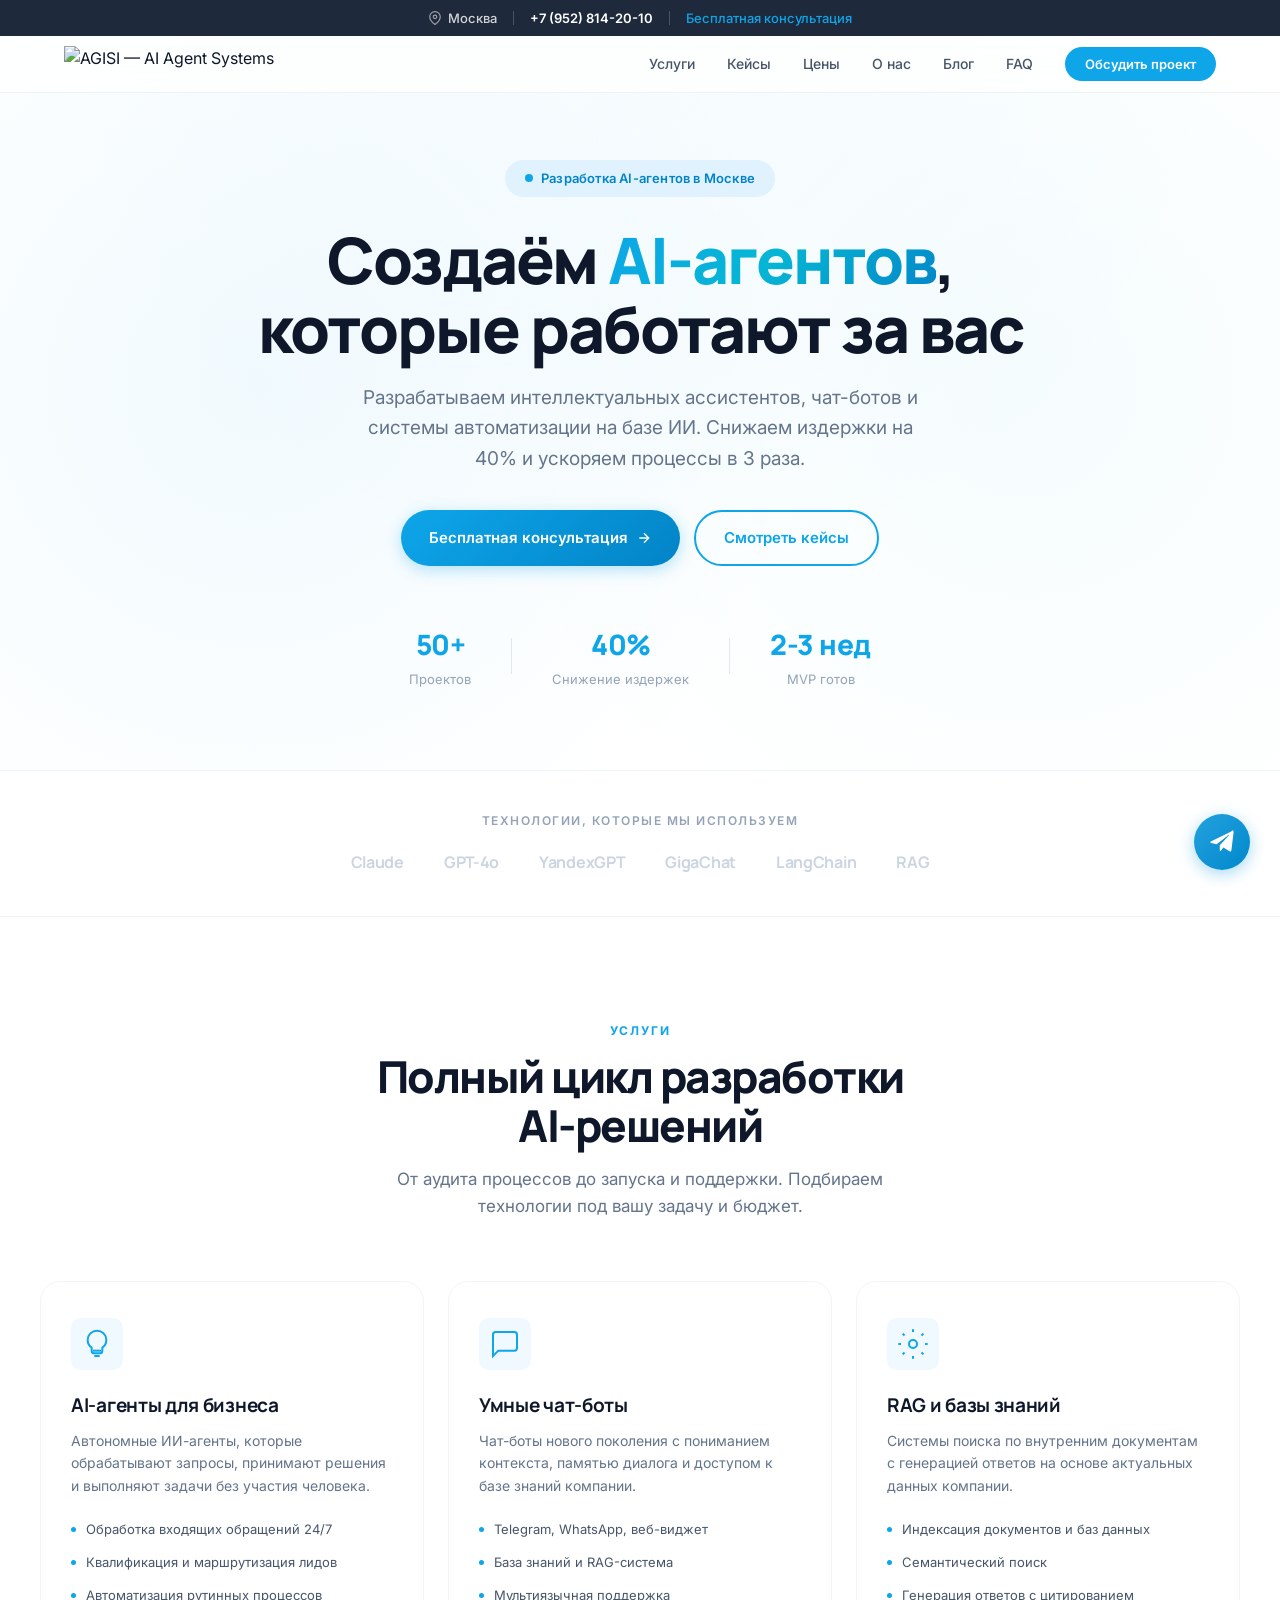
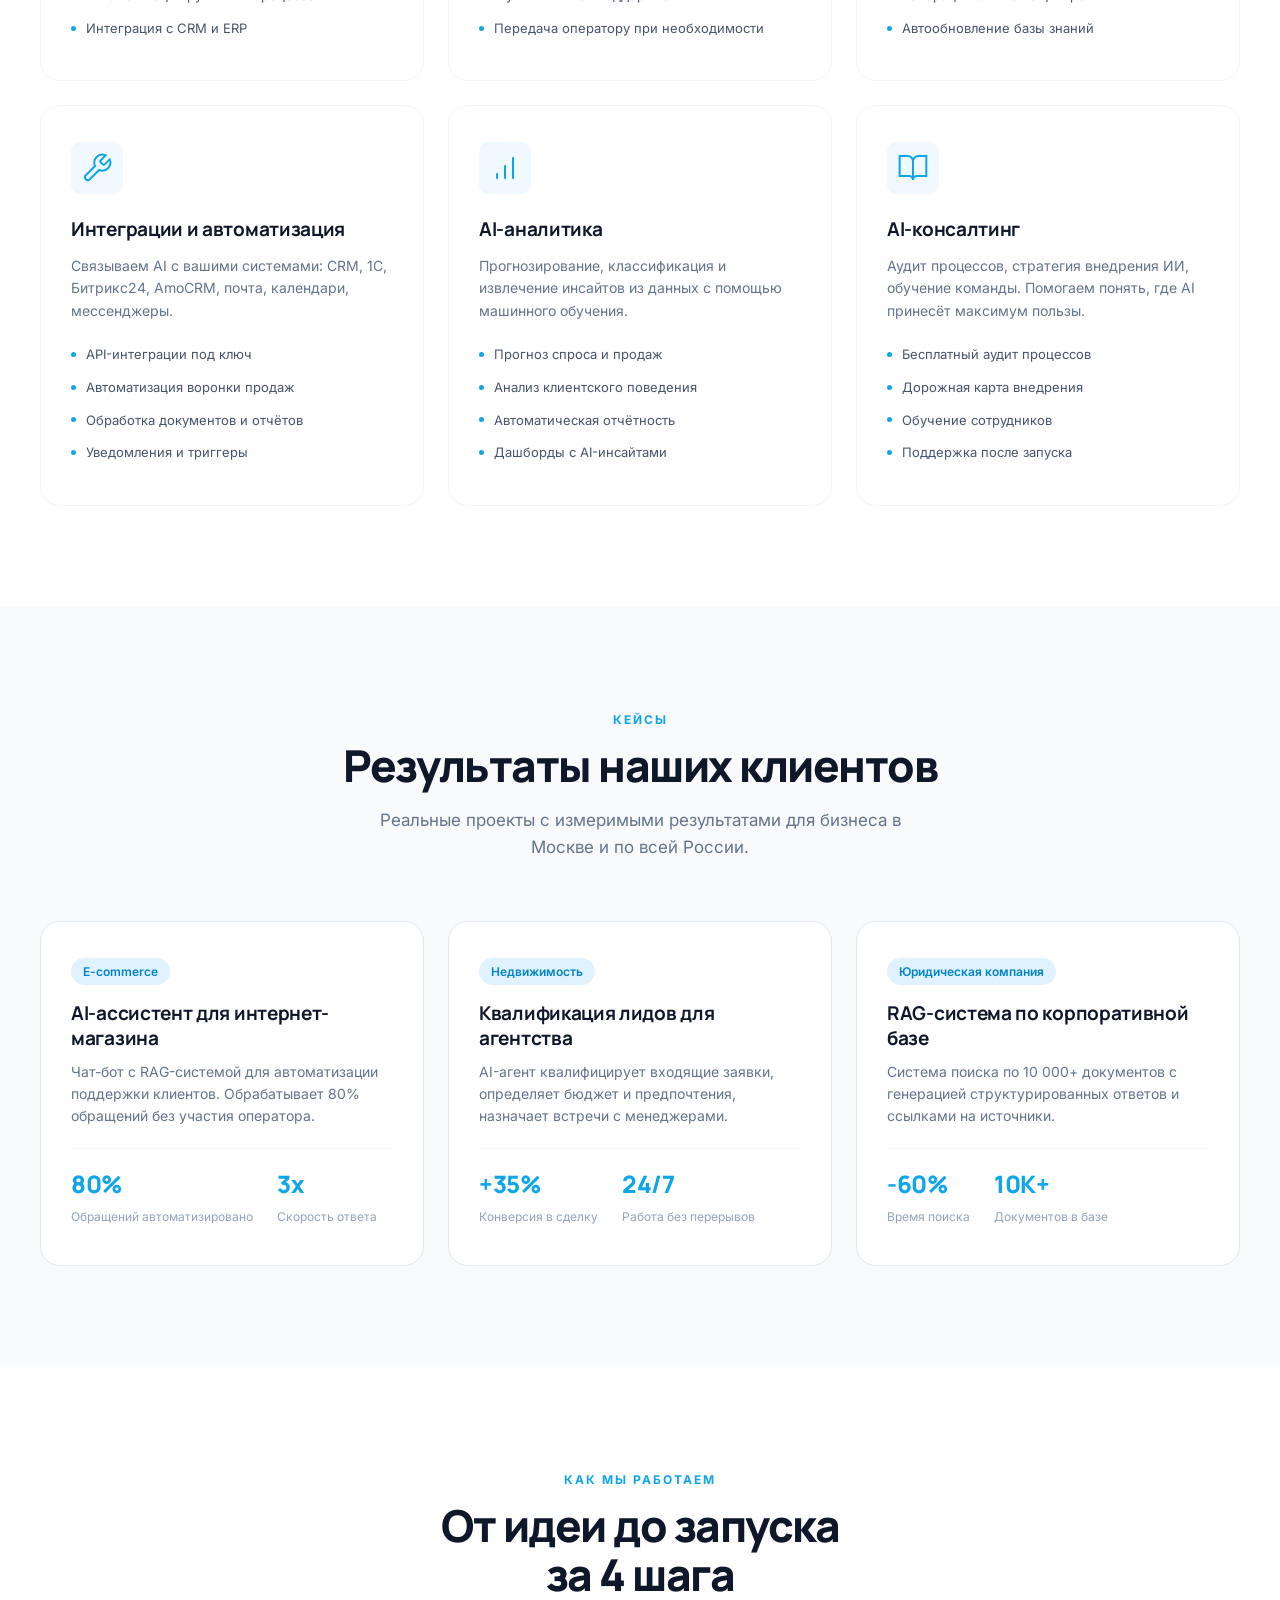
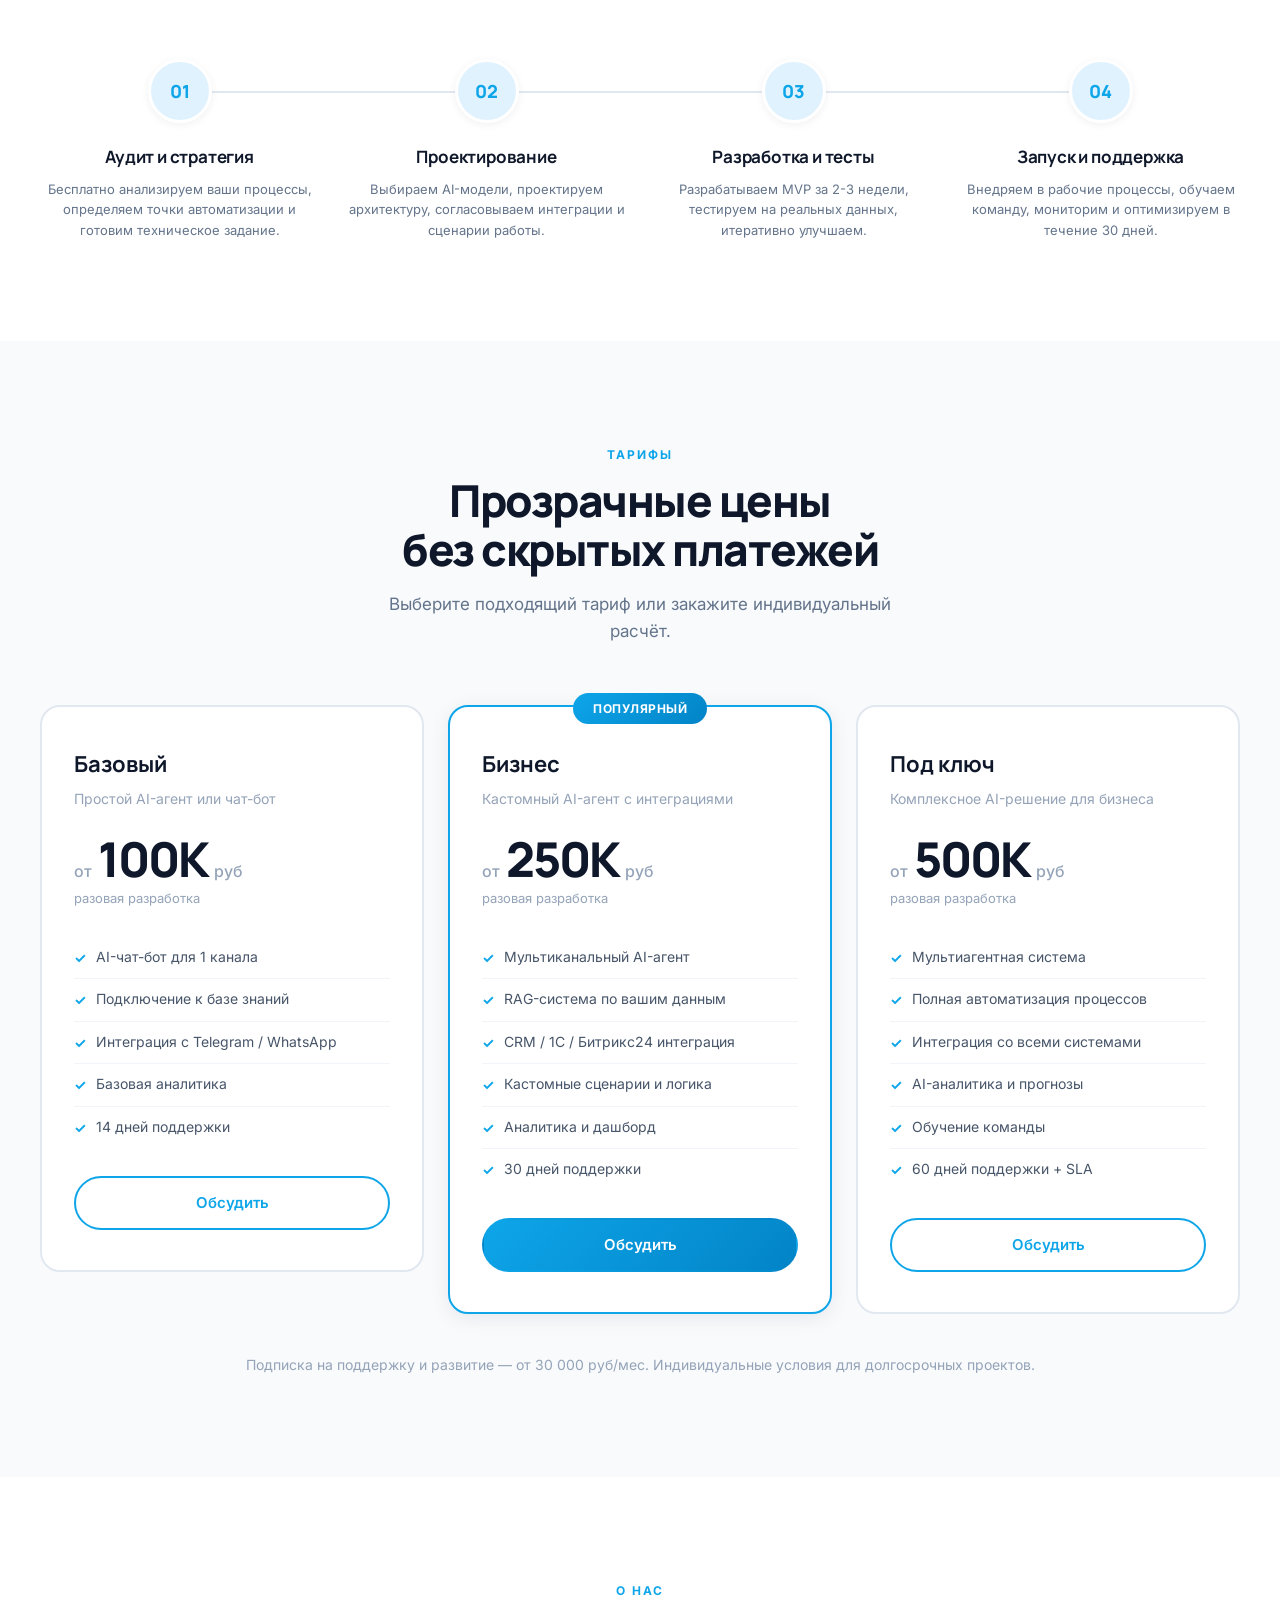
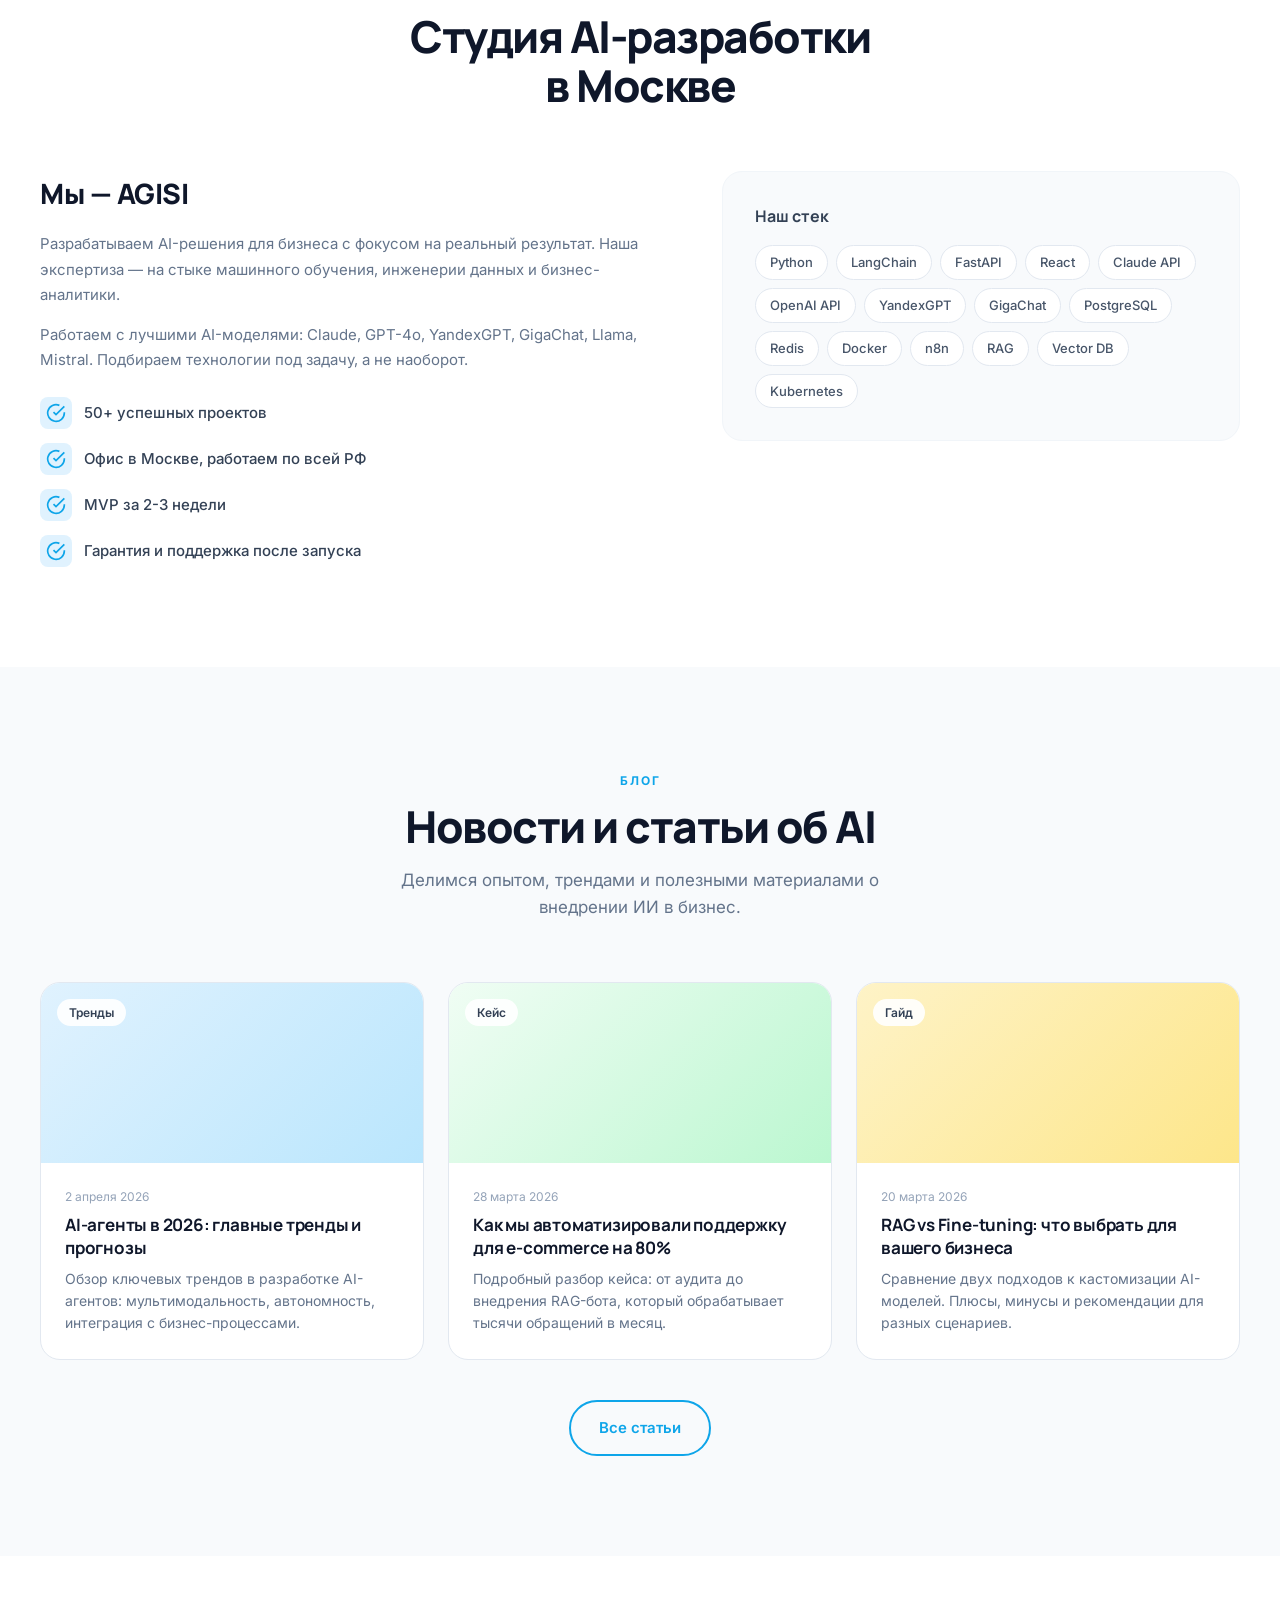
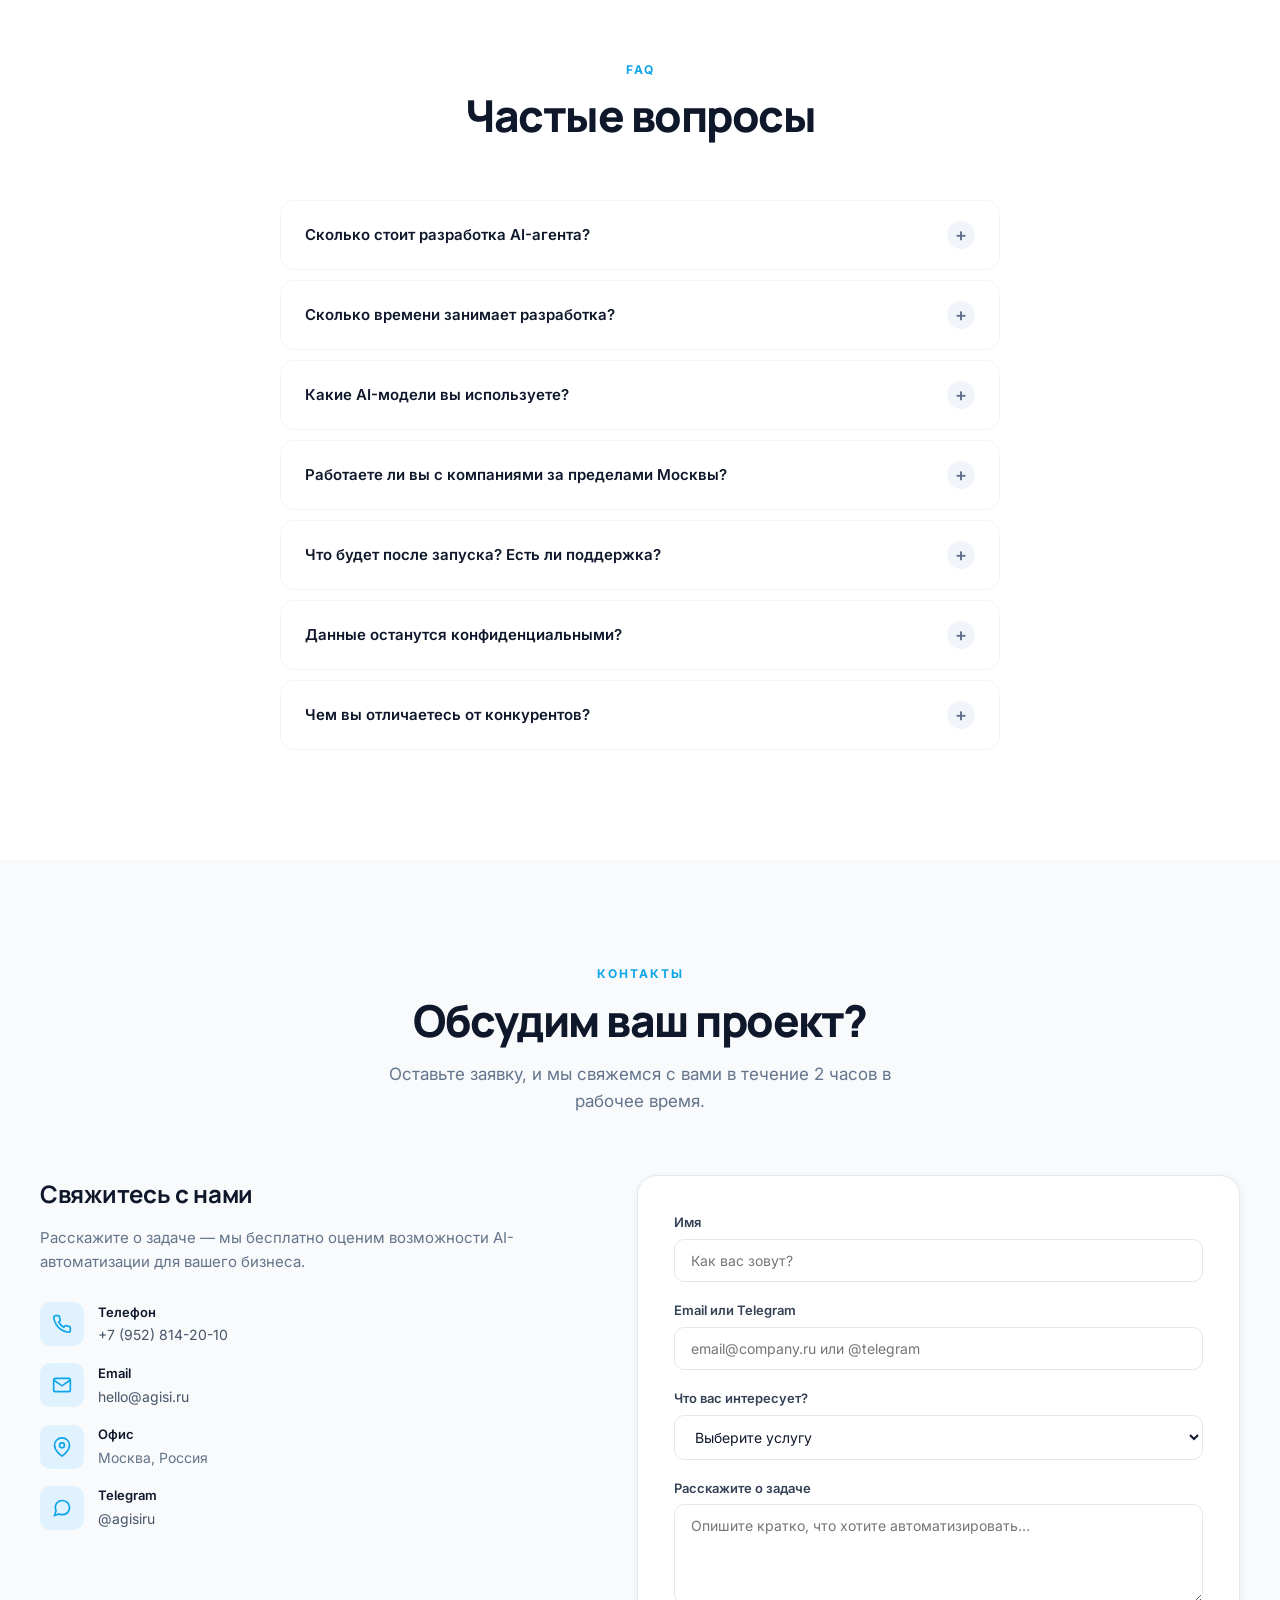
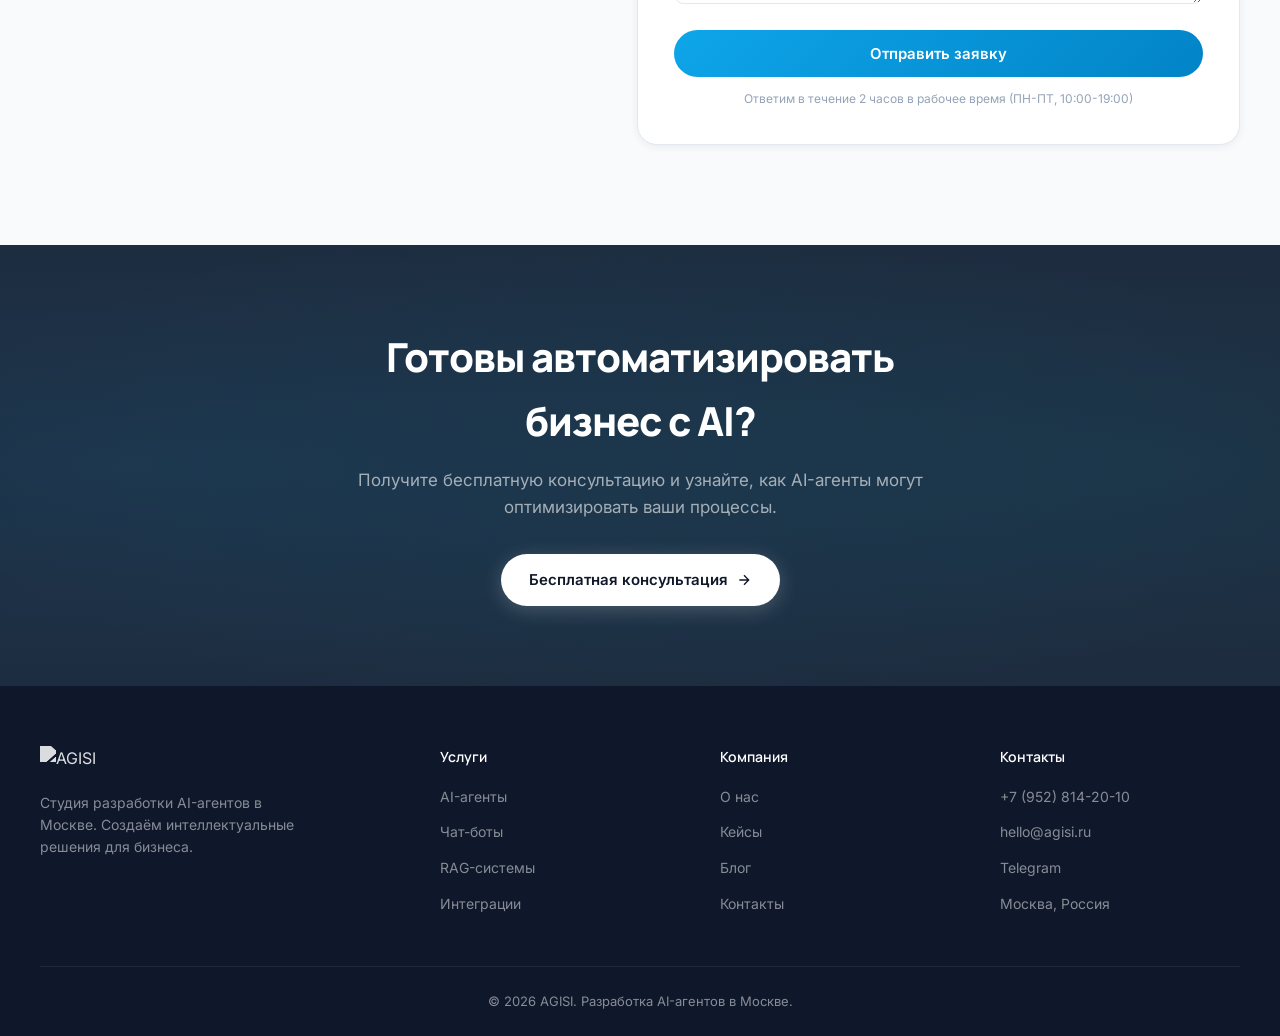
==== public_html/index.html @ f6fb3710 "feat: update telegram username to @agisiru and add floating telegram button" ====
<!DOCTYPE html>
<html lang="ru">
<head>
    <meta charset="UTF-8">
    <meta name="viewport" content="width=device-width, initial-scale=1.0">
    <title>AGISI — Разработка AI-агентов в Москве | Внедрение ИИ для бизнеса</title>
    <meta name="description" content="AGISI — студия разработки AI-агентов в Москве. Создаём интеллектуальных ассистентов, чат-ботов, RAG-системы и автоматизируем бизнес-процессы с помощью ИИ. Бесплатная консультация.">
    <meta name="keywords" content="разработка AI агентов Москва, создание AI ассистентов, ИИ автоматизация бизнеса, чат-бот с искусственным интеллектом, разработка чат-ботов Москва, внедрение ИИ, AI агент под ключ, RAG система, мультиагентные системы, нейросети для бизнеса, Claude, GPT, искусственный интеллект разработка, AI интеграция CRM, голосовой ИИ ассистент, автоматизация с нейросетями Москва">
    <meta name="author" content="AGISI">
    <link rel="canonical" href="https://agisi.ru/">
    <meta name="geo.region" content="RU-MOW">
    <meta name="geo.placename" content="Москва">
    <meta name="geo.position" content="55.7558;37.6173">
    <meta name="ICBM" content="55.7558, 37.6173">

    <!-- Open Graph -->
    <meta property="og:title" content="AGISI — Разработка AI-агентов в Москве">
    <meta property="og:description" content="Создаём AI-агентов, чат-ботов и RAG-системы для бизнеса. Внедрение ИИ под ключ в Москве.">
    <meta property="og:type" content="website">
    <meta property="og:url" content="https://agisi.ru/">
    <meta property="og:image" content="https://agisi.ru/site-preview.png">
    <meta property="og:locale" content="ru_RU">
    <meta property="og:site_name" content="AGISI">

    <!-- Twitter -->
    <meta name="twitter:card" content="summary_large_image">
    <meta name="twitter:title" content="AGISI — Разработка AI-агентов в Москве">
    <meta name="twitter:description" content="Создаём AI-агентов и автоматизируем бизнес с помощью ИИ.">
    <meta name="twitter:image" content="https://agisi.ru/site-preview.png">

    <!-- Favicon -->
    <link rel="icon" type="image/png" sizes="32x32" href="/favicon-32x32.png">
    <link rel="icon" type="image/png" sizes="16x16" href="/favicon-16x16.png">
    <link rel="apple-touch-icon" sizes="180x180" href="/apple-touch-icon.png">
    <link rel="manifest" href="/site.webmanifest">
    <meta name="theme-color" content="#0EA5E9">

    <!-- Fonts -->
    <link rel="preconnect" href="https://fonts.googleapis.com">
    <link rel="preconnect" href="https://fonts.gstatic.com" crossorigin>
    <link href="https://fonts.googleapis.com/css2?family=Manrope:wght@400;500;600;700;800&family=Inter:wght@400;500;600;700&display=swap" rel="stylesheet">

    <!-- Styles -->
    <link rel="stylesheet" href="styles.css">

    <!-- Structured Data: Organization -->
    <script type="application/ld+json">
    {
        "@context": "https://schema.org",
        "@type": "ProfessionalService",
        "name": "AGISI",
        "alternateName": "AGISI",
        "description": "Студия разработки AI-агентов в Москве. Создаём интеллектуальных ассистентов, чат-ботов, RAG-системы для бизнеса.",
        "url": "https://agisi.ru",
        "telephone": "+79528142010",
        "email": "hello@agisi.ru",
        "address": {
            "@type": "PostalAddress",
            "addressLocality": "Москва",
            "addressRegion": "Москва",
            "addressCountry": "RU"
        },
        "geo": {
            "@type": "GeoCoordinates",
            "latitude": 55.7558,
            "longitude": 37.6173
        },
        "areaServed": {
            "@type": "City",
            "name": "Москва"
        },
        "serviceType": [
            "Разработка AI-агентов",
            "Создание чат-ботов с ИИ",
            "Внедрение RAG-систем",
            "ИИ-автоматизация бизнес-процессов",
            "Интеграция искусственного интеллекта",
            "AI-консалтинг"
        ],
        "priceRange": "от 100 000 руб.",
        "openingHoursSpecification": {
            "@type": "OpeningHoursSpecification",
            "dayOfWeek": ["Monday","Tuesday","Wednesday","Thursday","Friday"],
            "opens": "10:00",
            "closes": "19:00"
        },
        "sameAs": ["https://t.me/agisiru"]
    }
    </script>

    <!-- Structured Data: FAQ -->
    <script type="application/ld+json">
    {
        "@context": "https://schema.org",
        "@type": "FAQPage",
        "mainEntity": [
            {
                "@type": "Question",
                "name": "Сколько стоит разработка AI-агента?",
                "acceptedAnswer": {
                    "@type": "Answer",
                    "text": "Стоимость зависит от сложности. Базовый AI-агент — от 100 000 руб., кастомная разработка с интеграциями — от 250 000 руб., комплексное решение под ключ — от 500 000 руб."
                }
            },
            {
                "@type": "Question",
                "name": "Сколько времени занимает разработка?",
                "acceptedAnswer": {
                    "@type": "Answer",
                    "text": "MVP AI-агента — 2-3 недели. Полноценное решение с интеграциями — 1-2 месяца. Сроки зависят от количества интеграций и сложности бизнес-логики."
                }
            },
            {
                "@type": "Question",
                "name": "Какие AI-модели вы используете?",
                "acceptedAnswer": {
                    "@type": "Answer",
                    "text": "Работаем с Claude (Anthropic), GPT-4o (OpenAI), GigaChat (Сбер), YandexGPT, Llama, Mistral и другими. Подбираем модель под задачу и бюджет."
                }
            },
            {
                "@type": "Question",
                "name": "Работаете ли вы с компаниями за пределами Москвы?",
                "acceptedAnswer": {
                    "@type": "Answer",
                    "text": "Да, работаем удалённо по всей России и СНГ. Основной офис в Москве, но большинство проектов ведём дистанционно."
                }
            }
        ]
    }
    </script>

    <!-- Structured Data: BreadcrumbList -->
    <script type="application/ld+json">
    {
        "@context": "https://schema.org",
        "@type": "BreadcrumbList",
        "itemListElement": [
            {
                "@type": "ListItem",
                "position": 1,
                "name": "Главная",
                "item": "https://agisi.ru/"
            }
        ]
    }
    </script>

    <!-- Yandex.Metrika counter -->
    <script type="text/javascript">
        (function(m,e,t,r,i,k,a){
            m[i]=m[i]||function(){(m[i].a=m[i].a||[]).push(arguments)};
            m[i].l=1*new Date();
            for (var j = 0; j < document.scripts.length; j++) {if (document.scripts[j].src === r) { return; }}
            k=e.createElement(t),a=e.getElementsByTagName(t)[0],k.async=1,k.src=r,a.parentNode.insertBefore(k,a)
        })(window, document,'script','https://mc.yandex.ru/metrika/tag.js?id=108400471', 'ym');

        ym(108400471, 'init', {ssr:true, webvisor:true, clickmap:true, ecommerce:"dataLayer", referrer: document.referrer, url: location.href, accurateTrackBounce:true, trackLinks:true});
    </script>
</head>
<body>
    <noscript><div><img src="https://mc.yandex.ru/watch/108400471" style="position:absolute; left:-9999px;" alt="" /></div></noscript>

    <!-- TOP BAR -->
    <div class="top-bar">
        <div class="top-bar-inner">
            <span class="top-bar-location">
                <svg width="14" height="14" viewBox="0 0 24 24" fill="none" stroke="currentColor" stroke-width="2"><path d="M21 10c0 7-9 13-9 13s-9-6-9-13a9 9 0 0118 0z"/><circle cx="12" cy="10" r="3"/></svg>
                Москва
            </span>
            <span class="top-bar-divider"></span>
            <a href="tel:+79528142010" class="top-bar-phone">+7 (952) 814-20-10</a>
            <span class="top-bar-divider"></span>
            <span class="top-bar-free">Бесплатная консультация</span>
        </div>
    </div>

    <!-- NAVIGATION -->
    <nav class="nav" id="nav">
        <div class="nav-inner">
            <a href="/" class="nav-logo">
                <img src="/images/logo-full.png" alt="AGISI — AI Agent Systems" class="nav-logo-full">
            </a>
            <ul class="nav-links">
                <li><a href="#services">Услуги</a></li>
                <li><a href="#cases">Кейсы</a></li>
                <li><a href="#pricing">Цены</a></li>
                <li><a href="#about">О нас</a></li>
                <li><a href="/blog.html">Блог</a></li>
                <li><a href="#faq">FAQ</a></li>
                <li><a href="#contact" class="nav-cta">Обсудить проект</a></li>
            </ul>
            <div class="nav-right-mobile">
                <a href="tel:+79528142010" class="nav-cta-mobile">Позвонить</a>
                <button class="nav-burger" id="navBurger" aria-label="Меню">
                    <span></span><span></span><span></span>
                </button>
            </div>
        </div>
    </nav>

    <!-- MOBILE MENU -->
    <div class="mobile-menu" id="mobileMenu">
        <a href="#services" onclick="closeMobile()">Услуги</a>
        <a href="#cases" onclick="closeMobile()">Кейсы</a>
        <a href="#pricing" onclick="closeMobile()">Цены</a>
        <a href="#about" onclick="closeMobile()">О нас</a>
        <a href="/blog.html" onclick="closeMobile()">Блог</a>
        <a href="#faq" onclick="closeMobile()">FAQ</a>
        <a href="#contact" onclick="closeMobile()">Обсудить проект</a>
    </div>

    <!-- HERO -->
    <section class="hero" id="hero">
        <div class="hero-bg-pattern"></div>
        <div class="hero-content">
            <div class="hero-badge fade-in">
                <span class="hero-badge-dot"></span>
                Разработка AI-агентов в Москве
            </div>
            <h1 class="fade-in">Создаём <span class="gradient-text">AI-агентов</span>, которые работают за вас</h1>
            <p class="hero-sub fade-in">Разрабатываем интеллектуальных ассистентов, чат-ботов и системы автоматизации на базе ИИ. Снижаем издержки на 40% и ускоряем процессы в 3 раза.</p>
            <div class="hero-buttons fade-in">
                <a href="#contact" class="btn btn-primary">
                    Бесплатная консультация
                    <svg width="16" height="16" viewBox="0 0 24 24" fill="none" stroke="currentColor" stroke-width="2"><path d="M5 12h14M12 5l7 7-7 7"/></svg>
                </a>
                <a href="#cases" class="btn btn-secondary">Смотреть кейсы</a>
            </div>
            <div class="hero-stats fade-in">
                <div class="hero-stat">
                    <div class="hero-stat-num">50+</div>
                    <div class="hero-stat-label">Проектов</div>
                </div>
                <div class="hero-stat-divider"></div>
                <div class="hero-stat">
                    <div class="hero-stat-num">40%</div>
                    <div class="hero-stat-label">Снижение издержек</div>
                </div>
                <div class="hero-stat-divider"></div>
                <div class="hero-stat">
                    <div class="hero-stat-num">2-3 нед</div>
                    <div class="hero-stat-label">MVP готов</div>
                </div>
            </div>
        </div>
    </section>

    <!-- TRUSTED BY -->
    <section class="trusted">
        <div class="section-container">
            <p class="trusted-label">Технологии, которые мы используем</p>
            <div class="trusted-logos">
                <span class="trusted-logo">Claude</span>
                <span class="trusted-logo">GPT-4o</span>
                <span class="trusted-logo">YandexGPT</span>
                <span class="trusted-logo">GigaChat</span>
                <span class="trusted-logo">LangChain</span>
                <span class="trusted-logo">RAG</span>
            </div>
        </div>
    </section>

    <!-- SERVICES -->
    <section id="services">
        <div class="section-container">
            <div class="section-header fade-in">
                <span class="section-label">Услуги</span>
                <h2 class="section-title">Полный цикл разработки<br>AI-решений</h2>
                <p class="section-desc">От аудита процессов до запуска и поддержки. Подбираем технологии под вашу задачу и бюджет.</p>
            </div>
            <div class="services-grid">
                <div class="service-card fade-in">
                    <div class="service-icon">
                        <svg width="32" height="32" viewBox="0 0 24 24" fill="none" stroke="#0EA5E9" stroke-width="1.5"><path d="M12 2a7 7 0 017 7c0 2.38-1.19 4.47-3 5.74V17a2 2 0 01-2 2h-4a2 2 0 01-2-2v-2.26C6.19 13.47 5 11.38 5 9a7 7 0 017-7z"/><path d="M10 21h4"/><path d="M9 17h6"/></svg>
                    </div>
                    <h3>AI-агенты для бизнеса</h3>
                    <p>Автономные ИИ-агенты, которые обрабатывают запросы, принимают решения и выполняют задачи без участия человека.</p>
                    <ul class="service-list">
                        <li>Обработка входящих обращений 24/7</li>
                        <li>Квалификация и маршрутизация лидов</li>
                        <li>Автоматизация рутинных процессов</li>
                        <li>Интеграция с CRM и ERP</li>
                    </ul>
                </div>
                <div class="service-card fade-in">
                    <div class="service-icon">
                        <svg width="32" height="32" viewBox="0 0 24 24" fill="none" stroke="#0EA5E9" stroke-width="1.5"><path d="M21 15a2 2 0 01-2 2H7l-4 4V5a2 2 0 012-2h14a2 2 0 012 2z"/></svg>
                    </div>
                    <h3>Умные чат-боты</h3>
                    <p>Чат-боты нового поколения с пониманием контекста, памятью диалога и доступом к базе знаний компании.</p>
                    <ul class="service-list">
                        <li>Telegram, WhatsApp, веб-виджет</li>
                        <li>База знаний и RAG-система</li>
                        <li>Мультиязычная поддержка</li>
                        <li>Передача оператору при необходимости</li>
                    </ul>
                </div>
                <div class="service-card fade-in">
                    <div class="service-icon">
                        <svg width="32" height="32" viewBox="0 0 24 24" fill="none" stroke="#0EA5E9" stroke-width="1.5"><circle cx="12" cy="12" r="3"/><path d="M12 1v2M12 21v2M4.22 4.22l1.42 1.42M18.36 18.36l1.42 1.42M1 12h2M21 12h2M4.22 19.78l1.42-1.42M18.36 5.64l1.42-1.42"/></svg>
                    </div>
                    <h3>RAG и базы знаний</h3>
                    <p>Системы поиска по внутренним документам с генерацией ответов на основе актуальных данных компании.</p>
                    <ul class="service-list">
                        <li>Индексация документов и баз данных</li>
                        <li>Семантический поиск</li>
                        <li>Генерация ответов с цитированием</li>
                        <li>Автообновление базы знаний</li>
                    </ul>
                </div>
                <div class="service-card fade-in">
                    <div class="service-icon">
                        <svg width="32" height="32" viewBox="0 0 24 24" fill="none" stroke="#0EA5E9" stroke-width="1.5"><path d="M14.7 6.3a1 1 0 000 1.4l1.6 1.6a1 1 0 001.4 0l3.77-3.77a6 6 0 01-7.94 7.94l-6.91 6.91a2.12 2.12 0 01-3-3l6.91-6.91a6 6 0 017.94-7.94l-3.76 3.76z"/></svg>
                    </div>
                    <h3>Интеграции и автоматизация</h3>
                    <p>Связываем AI с вашими системами: CRM, 1C, Битрикс24, AmoCRM, почта, календари, мессенджеры.</p>
                    <ul class="service-list">
                        <li>API-интеграции под ключ</li>
                        <li>Автоматизация воронки продаж</li>
                        <li>Обработка документов и отчётов</li>
                        <li>Уведомления и триггеры</li>
                    </ul>
                </div>
                <div class="service-card fade-in">
                    <div class="service-icon">
                        <svg width="32" height="32" viewBox="0 0 24 24" fill="none" stroke="#0EA5E9" stroke-width="1.5"><path d="M12 20V10M18 20V4M6 20v-4"/></svg>
                    </div>
                    <h3>AI-аналитика</h3>
                    <p>Прогнозирование, классификация и извлечение инсайтов из данных с помощью машинного обучения.</p>
                    <ul class="service-list">
                        <li>Прогноз спроса и продаж</li>
                        <li>Анализ клиентского поведения</li>
                        <li>Автоматическая отчётность</li>
                        <li>Дашборды с AI-инсайтами</li>
                    </ul>
                </div>
                <div class="service-card fade-in">
                    <div class="service-icon">
                        <svg width="32" height="32" viewBox="0 0 24 24" fill="none" stroke="#0EA5E9" stroke-width="1.5"><path d="M2 3h6a4 4 0 014 4v14a3 3 0 00-3-3H2z"/><path d="M22 3h-6a4 4 0 00-4 4v14a3 3 0 013-3h7z"/></svg>
                    </div>
                    <h3>AI-консалтинг</h3>
                    <p>Аудит процессов, стратегия внедрения ИИ, обучение команды. Помогаем понять, где AI принесёт максимум пользы.</p>
                    <ul class="service-list">
                        <li>Бесплатный аудит процессов</li>
                        <li>Дорожная карта внедрения</li>
                        <li>Обучение сотрудников</li>
                        <li>Поддержка после запуска</li>
                    </ul>
                </div>
            </div>
        </div>
    </section>

    <!-- CASES -->
    <section id="cases" class="section-alt">
        <div class="section-container">
            <div class="section-header fade-in">
                <span class="section-label">Кейсы</span>
                <h2 class="section-title">Результаты наших клиентов</h2>
                <p class="section-desc">Реальные проекты с измеримыми результатами для бизнеса в Москве и по всей России.</p>
            </div>
            <div class="cases-grid">
                <div class="case-card fade-in">
                    <div class="case-tag">E-commerce</div>
                    <h3>AI-ассистент для интернет-магазина</h3>
                    <p>Чат-бот с RAG-системой для автоматизации поддержки клиентов. Обрабатывает 80% обращений без участия оператора.</p>
                    <div class="case-metrics">
                        <div class="case-metric">
                            <span class="case-metric-num">80%</span>
                            <span class="case-metric-label">Обращений автоматизировано</span>
                        </div>
                        <div class="case-metric">
                            <span class="case-metric-num">3x</span>
                            <span class="case-metric-label">Скорость ответа</span>
                        </div>
                    </div>
                </div>
                <div class="case-card fade-in">
                    <div class="case-tag">Недвижимость</div>
                    <h3>Квалификация лидов для агентства</h3>
                    <p>AI-агент квалифицирует входящие заявки, определяет бюджет и предпочтения, назначает встречи с менеджерами.</p>
                    <div class="case-metrics">
                        <div class="case-metric">
                            <span class="case-metric-num">+35%</span>
                            <span class="case-metric-label">Конверсия в сделку</span>
                        </div>
                        <div class="case-metric">
                            <span class="case-metric-num">24/7</span>
                            <span class="case-metric-label">Работа без перерывов</span>
                        </div>
                    </div>
                </div>
                <div class="case-card fade-in">
                    <div class="case-tag">Юридическая компания</div>
                    <h3>RAG-система по корпоративной базе</h3>
                    <p>Система поиска по 10 000+ документов с генерацией структурированных ответов и ссылками на источники.</p>
                    <div class="case-metrics">
                        <div class="case-metric">
                            <span class="case-metric-num">-60%</span>
                            <span class="case-metric-label">Время поиска</span>
                        </div>
                        <div class="case-metric">
                            <span class="case-metric-num">10K+</span>
                            <span class="case-metric-label">Документов в базе</span>
                        </div>
                    </div>
                </div>
            </div>
        </div>
    </section>

    <!-- PROCESS -->
    <section id="process">
        <div class="section-container">
            <div class="section-header fade-in">
                <span class="section-label">Как мы работаем</span>
                <h2 class="section-title">От идеи до запуска<br>за 4 шага</h2>
            </div>
            <div class="process-steps">
                <div class="process-step fade-in">
                    <div class="process-step-num">01</div>
                    <h3>Аудит и стратегия</h3>
                    <p>Бесплатно анализируем ваши процессы, определяем точки автоматизации и готовим техническое задание.</p>
                </div>
                <div class="process-step fade-in">
                    <div class="process-step-num">02</div>
                    <h3>Проектирование</h3>
                    <p>Выбираем AI-модели, проектируем архитектуру, согласовываем интеграции и сценарии работы.</p>
                </div>
                <div class="process-step fade-in">
                    <div class="process-step-num">03</div>
                    <h3>Разработка и тесты</h3>
                    <p>Разрабатываем MVP за 2-3 недели, тестируем на реальных данных, итеративно улучшаем.</p>
                </div>
                <div class="process-step fade-in">
                    <div class="process-step-num">04</div>
                    <h3>Запуск и поддержка</h3>
                    <p>Внедряем в рабочие процессы, обучаем команду, мониторим и оптимизируем в течение 30 дней.</p>
                </div>
            </div>
        </div>
    </section>

    <!-- PRICING -->
    <section id="pricing" class="section-alt">
        <div class="section-container">
            <div class="section-header fade-in">
                <span class="section-label">Тарифы</span>
                <h2 class="section-title">Прозрачные цены<br>без скрытых платежей</h2>
                <p class="section-desc">Выберите подходящий тариф или закажите индивидуальный расчёт.</p>
            </div>
            <div class="pricing-grid">
                <div class="pricing-card fade-in">
                    <div class="pricing-name">Базовый</div>
                    <div class="pricing-desc">Простой AI-агент или чат-бот</div>
                    <div class="pricing-price">
                        <span class="pricing-currency">от</span>
                        <span class="pricing-amount">100K</span>
                        <span class="pricing-currency">руб</span>
                    </div>
                    <div class="pricing-period">разовая разработка</div>
                    <ul class="pricing-features">
                        <li>AI-чат-бот для 1 канала</li>
                        <li>Подключение к базе знаний</li>
                        <li>Интеграция с Telegram / WhatsApp</li>
                        <li>Базовая аналитика</li>
                        <li>14 дней поддержки</li>
                    </ul>
                    <a href="#contact" class="pricing-btn pricing-btn-outline">Обсудить</a>
                </div>
                <div class="pricing-card featured fade-in">
                    <div class="pricing-badge">Популярный</div>
                    <div class="pricing-name">Бизнес</div>
                    <div class="pricing-desc">Кастомный AI-агент с интеграциями</div>
                    <div class="pricing-price">
                        <span class="pricing-currency">от</span>
                        <span class="pricing-amount">250K</span>
                        <span class="pricing-currency">руб</span>
                    </div>
                    <div class="pricing-period">разовая разработка</div>
                    <ul class="pricing-features">
                        <li>Мультиканальный AI-агент</li>
                        <li>RAG-система по вашим данным</li>
                        <li>CRM / 1C / Битрикс24 интеграция</li>
                        <li>Кастомные сценарии и логика</li>
                        <li>Аналитика и дашборд</li>
                        <li>30 дней поддержки</li>
                    </ul>
                    <a href="#contact" class="pricing-btn pricing-btn-fill">Обсудить</a>
                </div>
                <div class="pricing-card fade-in">
                    <div class="pricing-name">Под ключ</div>
                    <div class="pricing-desc">Комплексное AI-решение для бизнеса</div>
                    <div class="pricing-price">
                        <span class="pricing-currency">от</span>
                        <span class="pricing-amount">500K</span>
                        <span class="pricing-currency">руб</span>
                    </div>
                    <div class="pricing-period">разовая разработка</div>
                    <ul class="pricing-features">
                        <li>Мультиагентная система</li>
                        <li>Полная автоматизация процессов</li>
                        <li>Интеграция со всеми системами</li>
                        <li>AI-аналитика и прогнозы</li>
                        <li>Обучение команды</li>
                        <li>60 дней поддержки + SLA</li>
                    </ul>
                    <a href="#contact" class="pricing-btn pricing-btn-outline">Обсудить</a>
                </div>
            </div>
            <p class="pricing-note">Подписка на поддержку и развитие — от 30 000 руб/мес. Индивидуальные условия для долгосрочных проектов.</p>
        </div>
    </section>

    <!-- ABOUT -->
    <section id="about">
        <div class="section-container">
            <div class="section-header fade-in">
                <span class="section-label">О нас</span>
                <h2 class="section-title">Студия AI-разработки<br>в Москве</h2>
            </div>
            <div class="about-grid fade-in">
                <div class="about-text">
                    <h3>Мы — AGISI</h3>
                    <p>Разрабатываем AI-решения для бизнеса с фокусом на реальный результат. Наша экспертиза — на стыке машинного обучения, инженерии данных и бизнес-аналитики.</p>
                    <p>Работаем с лучшими AI-моделями: Claude, GPT-4o, YandexGPT, GigaChat, Llama, Mistral. Подбираем технологии под задачу, а не наоборот.</p>
                    <div class="about-features">
                        <div class="about-feature">
                            <div class="about-feature-icon">
                                <svg width="20" height="20" viewBox="0 0 24 24" fill="none" stroke="#0EA5E9" stroke-width="2"><path d="M22 11.08V12a10 10 0 11-5.93-9.14"/><path d="M22 4L12 14.01l-3-3"/></svg>
                            </div>
                            <span>50+ успешных проектов</span>
                        </div>
                        <div class="about-feature">
                            <div class="about-feature-icon">
                                <svg width="20" height="20" viewBox="0 0 24 24" fill="none" stroke="#0EA5E9" stroke-width="2"><path d="M22 11.08V12a10 10 0 11-5.93-9.14"/><path d="M22 4L12 14.01l-3-3"/></svg>
                            </div>
                            <span>Офис в Москве, работаем по всей РФ</span>
                        </div>
                        <div class="about-feature">
                            <div class="about-feature-icon">
                                <svg width="20" height="20" viewBox="0 0 24 24" fill="none" stroke="#0EA5E9" stroke-width="2"><path d="M22 11.08V12a10 10 0 11-5.93-9.14"/><path d="M22 4L12 14.01l-3-3"/></svg>
                            </div>
                            <span>MVP за 2-3 недели</span>
                        </div>
                        <div class="about-feature">
                            <div class="about-feature-icon">
                                <svg width="20" height="20" viewBox="0 0 24 24" fill="none" stroke="#0EA5E9" stroke-width="2"><path d="M22 11.08V12a10 10 0 11-5.93-9.14"/><path d="M22 4L12 14.01l-3-3"/></svg>
                            </div>
                            <span>Гарантия и поддержка после запуска</span>
                        </div>
                    </div>
                </div>
                <div class="about-tech">
                    <h4>Наш стек</h4>
                    <div class="tech-tags">
                        <span class="tech-tag">Python</span>
                        <span class="tech-tag">LangChain</span>
                        <span class="tech-tag">FastAPI</span>
                        <span class="tech-tag">React</span>
                        <span class="tech-tag">Claude API</span>
                        <span class="tech-tag">OpenAI API</span>
                        <span class="tech-tag">YandexGPT</span>
                        <span class="tech-tag">GigaChat</span>
                        <span class="tech-tag">PostgreSQL</span>
                        <span class="tech-tag">Redis</span>
                        <span class="tech-tag">Docker</span>
                        <span class="tech-tag">n8n</span>
                        <span class="tech-tag">RAG</span>
                        <span class="tech-tag">Vector DB</span>
                        <span class="tech-tag">Kubernetes</span>
                    </div>
                </div>
            </div>
        </div>
    </section>

    <!-- BLOG PREVIEW -->
    <section id="blog" class="section-alt">
        <div class="section-container">
            <div class="section-header fade-in">
                <span class="section-label">Блог</span>
                <h2 class="section-title">Новости и статьи об AI</h2>
                <p class="section-desc">Делимся опытом, трендами и полезными материалами о внедрении ИИ в бизнес.</p>
            </div>
            <div class="blog-grid">
                <article class="blog-card fade-in">
                    <div class="blog-card-img" style="background: linear-gradient(135deg, #E0F2FE, #BAE6FD);">
                        <span class="blog-card-category">Тренды</span>
                    </div>
                    <div class="blog-card-body">
                        <time class="blog-card-date">2 апреля 2026</time>
                        <h3><a href="/blog.html">AI-агенты в 2026: главные тренды и прогнозы</a></h3>
                        <p>Обзор ключевых трендов в разработке AI-агентов: мультимодальность, автономность, интеграция с бизнес-процессами.</p>
                    </div>
                </article>
                <article class="blog-card fade-in">
                    <div class="blog-card-img" style="background: linear-gradient(135deg, #F0FDF4, #BBF7D0);">
                        <span class="blog-card-category">Кейс</span>
                    </div>
                    <div class="blog-card-body">
                        <time class="blog-card-date">28 марта 2026</time>
                        <h3><a href="/blog.html">Как мы автоматизировали поддержку для e-commerce на 80%</a></h3>
                        <p>Подробный разбор кейса: от аудита до внедрения RAG-бота, который обрабатывает тысячи обращений в месяц.</p>
                    </div>
                </article>
                <article class="blog-card fade-in">
                    <div class="blog-card-img" style="background: linear-gradient(135deg, #FEF3C7, #FDE68A);">
                        <span class="blog-card-category">Гайд</span>
                    </div>
                    <div class="blog-card-body">
                        <time class="blog-card-date">20 марта 2026</time>
                        <h3><a href="/blog.html">RAG vs Fine-tuning: что выбрать для вашего бизнеса</a></h3>
                        <p>Сравнение двух подходов к кастомизации AI-моделей. Плюсы, минусы и рекомендации для разных сценариев.</p>
                    </div>
                </article>
            </div>
            <div class="blog-more fade-in">
                <a href="/blog.html" class="btn btn-secondary">Все статьи</a>
            </div>
        </div>
    </section>

    <!-- FAQ -->
    <section id="faq">
        <div class="section-container">
            <div class="section-header fade-in">
                <span class="section-label">FAQ</span>
                <h2 class="section-title">Частые вопросы</h2>
            </div>
            <div class="faq-list">
                <div class="faq-item fade-in">
                    <div class="faq-question" onclick="toggleFaq(this)">
                        <span>Сколько стоит разработка AI-агента?</span>
                        <div class="faq-toggle">+</div>
                    </div>
                    <div class="faq-answer">
                        <div class="faq-answer-inner">Стоимость зависит от сложности задачи. Базовый чат-бот с подключением к базе знаний — от 100 000 руб. Кастомный AI-агент с интеграциями — от 250 000 руб. Комплексная мультиагентная система — от 500 000 руб. Первая консультация бесплатна.</div>
                    </div>
                </div>
                <div class="faq-item fade-in">
                    <div class="faq-question" onclick="toggleFaq(this)">
                        <span>Сколько времени занимает разработка?</span>
                        <div class="faq-toggle">+</div>
                    </div>
                    <div class="faq-answer">
                        <div class="faq-answer-inner">MVP AI-агента готов за 2-3 недели. Полноценное решение с глубокими интеграциями — 1-2 месяца. Мы работаем итеративно: запускаем базовую версию быстро и дорабатываем на основе обратной связи.</div>
                    </div>
                </div>
                <div class="faq-item fade-in">
                    <div class="faq-question" onclick="toggleFaq(this)">
                        <span>Какие AI-модели вы используете?</span>
                        <div class="faq-toggle">+</div>
                    </div>
                    <div class="faq-answer">
                        <div class="faq-answer-inner">Работаем со всеми ведущими моделями: Claude (Anthropic), GPT-4o (OpenAI), YandexGPT, GigaChat (Сбер), Llama, Mistral, DeepSeek. Подбираем оптимальную модель под задачу с учётом качества, стоимости и требований к локализации данных.</div>
                    </div>
                </div>
                <div class="faq-item fade-in">
                    <div class="faq-question" onclick="toggleFaq(this)">
                        <span>Работаете ли вы с компаниями за пределами Москвы?</span>
                        <div class="faq-toggle">+</div>
                    </div>
                    <div class="faq-answer">
                        <div class="faq-answer-inner">Да, работаем удалённо по всей России и СНГ. Наш офис в Москве, но 90% коммуникации ведём онлайн. Для ключевых встреч используем видеозвонки или приезжаем лично.</div>
                    </div>
                </div>
                <div class="faq-item fade-in">
                    <div class="faq-question" onclick="toggleFaq(this)">
                        <span>Что будет после запуска? Есть ли поддержка?</span>
                        <div class="faq-toggle">+</div>
                    </div>
                    <div class="faq-answer">
                        <div class="faq-answer-inner">Все тарифы включают период бесплатной поддержки (14-60 дней). После этого предлагаем подписку на поддержку и развитие от 30 000 руб/мес. В неё входят: мониторинг, обновления, доработки и приоритетная связь.</div>
                    </div>
                </div>
                <div class="faq-item fade-in">
                    <div class="faq-question" onclick="toggleFaq(this)">
                        <span>Данные останутся конфиденциальными?</span>
                        <div class="faq-toggle">+</div>
                    </div>
                    <div class="faq-answer">
                        <div class="faq-answer-inner">Абсолютно. Подписываем NDA перед началом работы. Можем развернуть решение полностью на вашей инфраструктуре. Используем российские модели (YandexGPT, GigaChat) если требуется хранение данных в РФ.</div>
                    </div>
                </div>
                <div class="faq-item fade-in">
                    <div class="faq-question" onclick="toggleFaq(this)">
                        <span>Чем вы отличаетесь от конкурентов?</span>
                        <div class="faq-toggle">+</div>
                    </div>
                    <div class="faq-answer">
                        <div class="faq-answer-inner">Мы не внедряем AI ради AI. Сначала анализируем, где автоматизация реально окупится. Используем лучшие модели под каждую задачу (не привязаны к одному вендору). Быстрый MVP за 2-3 недели. Прозрачные цены и честные сроки.</div>
                    </div>
                </div>
            </div>
        </div>
    </section>

    <!-- CONTACT -->
    <section id="contact" class="section-alt">
        <div class="section-container">
            <div class="section-header fade-in">
                <span class="section-label">Контакты</span>
                <h2 class="section-title">Обсудим ваш проект?</h2>
                <p class="section-desc">Оставьте заявку, и мы свяжемся с вами в течение 2 часов в рабочее время.</p>
            </div>
            <div class="contact-grid fade-in">
                <div class="contact-info">
                    <h3>Свяжитесь с нами</h3>
                    <p>Расскажите о задаче — мы бесплатно оценим возможности AI-автоматизации для вашего бизнеса.</p>
                    <div class="contact-details">
                        <div class="contact-detail">
                            <div class="contact-detail-icon">
                                <svg width="20" height="20" viewBox="0 0 24 24" fill="none" stroke="#0EA5E9" stroke-width="2"><path d="M22 16.92v3a2 2 0 01-2.18 2 19.79 19.79 0 01-8.63-3.07 19.5 19.5 0 01-6-6 19.79 19.79 0 01-3.07-8.67A2 2 0 014.11 2h3a2 2 0 012 1.72c.127.96.361 1.903.7 2.81a2 2 0 01-.45 2.11L8.09 9.91a16 16 0 006 6l1.27-1.27a2 2 0 012.11-.45c.907.339 1.85.573 2.81.7A2 2 0 0122 16.92z"/></svg>
                            </div>
                            <div class="contact-detail-text">
                                <strong>Телефон</strong>
                                <a href="tel:+79528142010">+7 (952) 814-20-10</a>
                            </div>
                        </div>
                        <div class="contact-detail">
                            <div class="contact-detail-icon">
                                <svg width="20" height="20" viewBox="0 0 24 24" fill="none" stroke="#0EA5E9" stroke-width="2"><path d="M4 4h16c1.1 0 2 .9 2 2v12c0 1.1-.9 2-2 2H4c-1.1 0-2-.9-2-2V6c0-1.1.9-2 2-2z"/><path d="M22 6l-10 7L2 6"/></svg>
                            </div>
                            <div class="contact-detail-text">
                                <strong>Email</strong>
                                <a href="mailto:hello@agisi.ru">hello@agisi.ru</a>
                            </div>
                        </div>
                        <div class="contact-detail">
                            <div class="contact-detail-icon">
                                <svg width="20" height="20" viewBox="0 0 24 24" fill="none" stroke="#0EA5E9" stroke-width="2"><path d="M21 10c0 7-9 13-9 13s-9-6-9-13a9 9 0 0118 0z"/><circle cx="12" cy="10" r="3"/></svg>
                            </div>
                            <div class="contact-detail-text">
                                <strong>Офис</strong>
                                <span>Москва, Россия</span>
                            </div>
                        </div>
                        <div class="contact-detail">
                            <div class="contact-detail-icon">
                                <svg width="20" height="20" viewBox="0 0 24 24" fill="none" stroke="#0EA5E9" stroke-width="2"><path d="M21 11.5a8.38 8.38 0 01-.9 3.8 8.5 8.5 0 01-7.6 4.7 8.38 8.38 0 01-3.8-.9L3 21l1.9-5.7a8.38 8.38 0 01-.9-3.8 8.5 8.5 0 014.7-7.6 8.38 8.38 0 013.8-.9h.5a8.48 8.48 0 018 8v.5z"/></svg>
                            </div>
                            <div class="contact-detail-text">
                                <strong>Telegram</strong>
                                <a href="https://t.me/agisiru" target="_blank" rel="noopener">@agisiru</a>
                            </div>
                        </div>
                    </div>
                </div>
                <form class="contact-form" action="https://formsubmit.co/hello@agisi.ru" method="POST">
                    <input type="hidden" name="_subject" value="Новая заявка с сайта AGISI">
                    <input type="hidden" name="_captcha" value="false">
                    <input type="hidden" name="_next" value="https://agisi.ru/?sent=1">
                    <div class="form-group">
                        <label for="name">Имя</label>
                        <input type="text" id="name" name="name" placeholder="Как вас зовут?" required>
                    </div>
                    <div class="form-group">
                        <label for="contact-field">Email или Telegram</label>
                        <input type="text" id="contact-field" name="contact" placeholder="email@company.ru или @telegram" required>
                    </div>
                    <div class="form-group">
                        <label for="service">Что вас интересует?</label>
                        <select id="service" name="service">
                            <option value="">Выберите услугу</option>
                            <option value="ai-agent">AI-агент для бизнеса</option>
                            <option value="chatbot">Умный чат-бот</option>
                            <option value="rag">RAG / база знаний</option>
                            <option value="integration">Интеграция и автоматизация</option>
                            <option value="analytics">AI-аналитика</option>
                            <option value="consulting">Консалтинг</option>
                            <option value="other">Другое</option>
                        </select>
                    </div>
                    <div class="form-group">
                        <label for="message">Расскажите о задаче</label>
                        <textarea id="message" name="message" placeholder="Опишите кратко, что хотите автоматизировать..." rows="4"></textarea>
                    </div>
                    <button type="submit" class="form-submit">Отправить заявку</button>
                    <p class="form-note">Ответим в течение 2 часов в рабочее время (ПН-ПТ, 10:00-19:00)</p>
                </form>
            </div>
        </div>
    </section>

    <!-- CTA -->
    <section class="cta">
        <div class="cta-content fade-in">
            <h2>Готовы автоматизировать бизнес с AI?</h2>
            <p>Получите бесплатную консультацию и узнайте, как AI-агенты могут оптимизировать ваши процессы.</p>
            <a href="#contact" class="btn btn-primary btn-white">
                Бесплатная консультация
                <svg width="16" height="16" viewBox="0 0 24 24" fill="none" stroke="currentColor" stroke-width="2"><path d="M5 12h14M12 5l7 7-7 7"/></svg>
            </a>
        </div>
    </section>

    <!-- FOOTER -->
    <footer class="footer">
        <div class="footer-inner">
            <div class="footer-col">
                <a href="/" class="footer-logo">
                    <img src="/images/logo-full.png" alt="AGISI" class="footer-logo-img">
                </a>
                <p class="footer-desc">Студия разработки AI-агентов в Москве. Создаём интеллектуальные решения для бизнеса.</p>
            </div>
            <div class="footer-col">
                <h4>Услуги</h4>
                <ul>
                    <li><a href="#services">AI-агенты</a></li>
                    <li><a href="#services">Чат-боты</a></li>
                    <li><a href="#services">RAG-системы</a></li>
                    <li><a href="#services">Интеграции</a></li>
                </ul>
            </div>
            <div class="footer-col">
                <h4>Компания</h4>
                <ul>
                    <li><a href="#about">О нас</a></li>
                    <li><a href="#cases">Кейсы</a></li>
                    <li><a href="/blog.html">Блог</a></li>
                    <li><a href="#contact">Контакты</a></li>
                </ul>
            </div>
            <div class="footer-col">
                <h4>Контакты</h4>
                <ul>
                    <li><a href="tel:+79528142010">+7 (952) 814-20-10</a></li>
                    <li><a href="mailto:hello@agisi.ru">hello@agisi.ru</a></li>
                    <li><a href="https://t.me/agisiru" target="_blank" rel="noopener">Telegram</a></li>
                    <li><span>Москва, Россия</span></li>
                </ul>
            </div>
        </div>
        <div class="footer-bottom">
            <p>&copy; 2026 AGISI. Разработка AI-агентов в Москве.</p>
        </div>
    </footer>

    <!-- Floating Telegram Button -->
    <a href="https://t.me/agisiru" target="_blank" rel="noopener" class="telegram-float-btn" aria-label="Написать нам в Telegram">
        <svg viewBox="0 0 24 24" width="28" height="28" fill="currentColor">
            <path d="M20.665 3.717l-17.73 6.837c-1.21.486-1.203 1.161-.222 1.462l4.552 1.42 10.532-6.645c.498-.303.953-.14.578.192l-8.533 7.701-.33 4.955c.485 0 .699-.223.97-.483l2.33-2.267 4.848 3.58c.893.493 1.536.24 1.76-.826l3.18-14.992c.325-1.302-.5-1.892-1.355-1.503z"/>
        </svg>
    </a>

    <script src="script.js"></script>
</body>
</html>
---- public_html/styles.css ----
/* ===== RESET & BASE ===== */
*, *::before, *::after {
    margin: 0;
    padding: 0;
    box-sizing: border-box;
}

:root {
    --white: #ffffff;
    --bg: #FAFBFC;
    --bg-alt: #F1F5F9;
    --black: #0F172A;
    --gray-50: #F8FAFC;
    --gray-100: #F1F5F9;
    --gray-200: #E2E8F0;
    --gray-300: #CBD5E1;
    --gray-400: #94A3B8;
    --gray-500: #64748B;
    --gray-600: #475569;
    --gray-700: #334155;
    --gray-800: #1E293B;
    --primary: #0EA5E9;
    --primary-dark: #0284C7;
    --primary-light: #E0F2FE;
    --primary-50: #F0F9FF;
    --gradient: linear-gradient(135deg, #0EA5E9 0%, #0284C7 100%);
    --gradient-text: linear-gradient(135deg, #0EA5E9 0%, #06B6D4 50%, #0284C7 100%);
    --shadow-xs: 0 1px 2px rgba(15, 23, 42, 0.04);
    --shadow-sm: 0 2px 8px rgba(15, 23, 42, 0.06);
    --shadow-md: 0 4px 20px rgba(15, 23, 42, 0.08);
    --shadow-lg: 0 8px 40px rgba(15, 23, 42, 0.1);
    --shadow-xl: 0 20px 60px rgba(15, 23, 42, 0.12);
    --radius-sm: 10px;
    --radius-md: 14px;
    --radius-lg: 20px;
    --radius-xl: 28px;
    --radius-full: 50px;
}

html {
    scroll-behavior: smooth;
    -webkit-font-smoothing: antialiased;
    -moz-osx-font-smoothing: grayscale;
}

body {
    font-family: 'Inter', -apple-system, BlinkMacSystemFont, 'Segoe UI', Roboto, sans-serif;
    color: var(--black);
    background: var(--white);
    line-height: 1.6;
    overflow-x: hidden;
}

h1, h2, h3, h4, h5, h6 {
    font-family: 'Manrope', 'Inter', sans-serif;
}

a {
    color: inherit;
    text-decoration: none;
}

img {
    max-width: 100%;
    height: auto;
}

/* ===== TOP BAR ===== */
.top-bar {
    position: fixed;
    top: 0;
    left: 0;
    right: 0;
    z-index: 1001;
    background: var(--gray-800);
    color: rgba(255, 255, 255, 0.8);
    height: 36px;
    display: flex;
    align-items: center;
    justify-content: center;
    font-size: 13px;
}

.top-bar-inner {
    display: flex;
    align-items: center;
    gap: 16px;
}

.top-bar-location {
    display: flex;
    align-items: center;
    gap: 6px;
    font-weight: 500;
}

.top-bar-location svg {
    opacity: 0.7;
}

.top-bar-divider {
    width: 1px;
    height: 14px;
    background: rgba(255, 255, 255, 0.2);
}

.top-bar-phone {
    color: var(--white);
    font-weight: 600;
    transition: opacity 0.2s;
}

.top-bar-phone:hover {
    opacity: 0.8;
}

.top-bar-free {
    color: var(--primary);
    font-weight: 500;
}

/* ===== NAVIGATION ===== */
.nav {
    position: fixed;
    top: 36px;
    left: 0;
    right: 0;
    z-index: 1000;
    background: rgba(255, 255, 255, 0.8);
    backdrop-filter: saturate(180%) blur(20px);
    -webkit-backdrop-filter: saturate(180%) blur(20px);
    border-bottom: 1px solid rgba(15, 23, 42, 0.06);
    transition: all 0.3s ease;
}

.nav.scrolled {
    background: rgba(255, 255, 255, 0.95);
    box-shadow: 0 1px 12px rgba(15, 23, 42, 0.06);
}

.nav-inner {
    max-width: 1200px;
    margin: 0 auto;
    padding: 0 24px;
    height: 56px;
    display: flex;
    align-items: center;
    justify-content: space-between;
}

.nav-logo {
    display: flex;
    align-items: center;
    gap: 10px;
    text-decoration: none;
    color: var(--black);
}

.nav-logo-full {
    height: 36px;
    width: auto;
    object-fit: contain;
}

.nav-logo-text {
    font-family: 'Manrope', sans-serif;
    font-size: 22px;
    font-weight: 800;
    letter-spacing: -0.5px;
}

.nav-links {
    display: flex;
    align-items: center;
    gap: 32px;
    list-style: none;
}

.nav-links a {
    font-size: 14px;
    font-weight: 500;
    color: var(--gray-600);
    text-decoration: none;
    transition: color 0.2s;
}

.nav-links a:hover {
    color: var(--black);
}

.nav-cta {
    background: var(--primary) !important;
    color: var(--white) !important;
    padding: 9px 20px !important;
    border-radius: var(--radius-full) !important;
    font-size: 13px !important;
    font-weight: 600 !important;
    transition: all 0.2s !important;
}

.nav-cta:hover {
    background: var(--primary-dark) !important;
    transform: translateY(-1px);
}

.nav-right-mobile {
    display: none;
    align-items: center;
    gap: 12px;
}

.nav-cta-mobile {
    display: none;
    padding: 8px 16px;
    border-radius: var(--radius-full);
    background: var(--primary);
    color: var(--white);
    font-size: 13px;
    font-weight: 600;
    white-space: nowrap;
    transition: background 0.2s;
}

.nav-cta-mobile:hover {
    background: var(--primary-dark);
}

.nav-burger {
    display: none;
    flex-direction: column;
    gap: 5px;
    cursor: pointer;
    background: none;
    border: none;
    padding: 4px;
}

.nav-burger span {
    width: 22px;
    height: 2px;
    background: var(--black);
    border-radius: 2px;
    transition: all 0.3s;
}

/* ===== HERO ===== */
.hero {
    padding: 160px 24px 80px;
    text-align: center;
    background: var(--white);
    position: relative;
    overflow: hidden;
}

.hero-bg-pattern {
    position: absolute;
    top: 0;
    left: 0;
    right: 0;
    bottom: 0;
    background:
        radial-gradient(circle at 20% 50%, rgba(14, 165, 233, 0.06) 0%, transparent 50%),
        radial-gradient(circle at 80% 50%, rgba(6, 182, 212, 0.04) 0%, transparent 50%),
        radial-gradient(circle at 50% 0%, rgba(14, 165, 233, 0.03) 0%, transparent 60%);
    pointer-events: none;
}

.hero-content {
    position: relative;
    max-width: 800px;
    margin: 0 auto;
}

.hero-badge {
    display: inline-flex;
    align-items: center;
    gap: 8px;
    background: var(--primary-light);
    color: var(--primary-dark);
    padding: 8px 20px;
    border-radius: var(--radius-full);
    font-size: 13px;
    font-weight: 600;
    margin-bottom: 28px;
    letter-spacing: 0.2px;
}

.hero-badge-dot {
    width: 8px;
    height: 8px;
    background: var(--primary);
    border-radius: 50%;
    animation: pulse 2s ease-in-out infinite;
}

@keyframes pulse {
    0%, 100% { opacity: 1; transform: scale(1); }
    50% { opacity: 0.5; transform: scale(0.7); }
}

.hero h1 {
    font-size: clamp(36px, 6vw, 64px);
    font-weight: 800;
    letter-spacing: -2px;
    line-height: 1.08;
    margin-bottom: 20px;
    color: var(--black);
}

.gradient-text {
    background: var(--gradient-text);
    -webkit-background-clip: text;
    -webkit-text-fill-color: transparent;
    background-clip: text;
}

.hero-sub {
    font-size: clamp(16px, 2vw, 19px);
    color: var(--gray-500);
    max-width: 580px;
    margin: 0 auto 36px;
    line-height: 1.6;
}

.hero-buttons {
    display: flex;
    gap: 14px;
    justify-content: center;
    flex-wrap: wrap;
    margin-bottom: 56px;
}

.btn {
    display: inline-flex;
    align-items: center;
    gap: 8px;
    padding: 14px 28px;
    border-radius: var(--radius-full);
    font-size: 15px;
    font-weight: 600;
    text-decoration: none;
    transition: all 0.25s ease;
    cursor: pointer;
    border: none;
    font-family: inherit;
}

.btn-primary {
    background: var(--gradient);
    color: var(--white);
    box-shadow: 0 4px 16px rgba(14, 165, 233, 0.3);
}

.btn-primary:hover {
    transform: translateY(-2px);
    box-shadow: 0 6px 24px rgba(14, 165, 233, 0.4);
}

.btn-secondary {
    background: transparent;
    color: var(--primary);
    border: 2px solid var(--primary);
}

.btn-secondary:hover {
    background: var(--primary);
    color: var(--white);
    transform: translateY(-2px);
}

.btn-white {
    background: var(--white) !important;
    color: var(--black) !important;
    box-shadow: 0 4px 20px rgba(255, 255, 255, 0.2) !important;
}

.btn-white:hover {
    background: var(--gray-100) !important;
    box-shadow: 0 6px 30px rgba(255, 255, 255, 0.3) !important;
}

.hero-stats {
    display: flex;
    align-items: center;
    justify-content: center;
    gap: 40px;
}

.hero-stat {
    text-align: center;
}

.hero-stat-num {
    font-family: 'Manrope', sans-serif;
    font-size: 28px;
    font-weight: 800;
    color: var(--primary);
    letter-spacing: -0.5px;
}

.hero-stat-label {
    font-size: 13px;
    color: var(--gray-400);
    margin-top: 2px;
}

.hero-stat-divider {
    width: 1px;
    height: 36px;
    background: var(--gray-200);
}

/* ===== TRUSTED ===== */
.trusted {
    padding: 40px 24px;
    border-top: 1px solid var(--gray-100);
    border-bottom: 1px solid var(--gray-100);
}

.trusted-label {
    text-align: center;
    font-size: 12px;
    font-weight: 600;
    text-transform: uppercase;
    letter-spacing: 1.5px;
    color: var(--gray-400);
    margin-bottom: 20px;
}

.trusted-logos {
    display: flex;
    align-items: center;
    justify-content: center;
    gap: 40px;
    flex-wrap: wrap;
}

.trusted-logo {
    font-family: 'Manrope', sans-serif;
    font-size: 16px;
    font-weight: 700;
    color: var(--gray-300);
    letter-spacing: -0.3px;
    transition: color 0.3s;
}

.trusted-logo:hover {
    color: var(--gray-500);
}

/* ===== SECTIONS COMMON ===== */
section {
    padding: 100px 24px;
}

.section-alt {
    background: var(--gray-50);
}

.section-container {
    max-width: 1200px;
    margin: 0 auto;
}

.section-header {
    text-align: center;
    margin-bottom: 60px;
}

.section-label {
    display: inline-block;
    font-size: 12px;
    font-weight: 700;
    text-transform: uppercase;
    letter-spacing: 2px;
    color: var(--primary);
    margin-bottom: 12px;
}

.section-title {
    font-size: clamp(28px, 4.5vw, 44px);
    font-weight: 800;
    letter-spacing: -1.5px;
    line-height: 1.12;
    margin-bottom: 16px;
    color: var(--black);
}

.section-desc {
    font-size: 17px;
    color: var(--gray-500);
    max-width: 560px;
    margin: 0 auto;
    line-height: 1.6;
}

/* ===== SERVICES ===== */
.services-grid {
    display: grid;
    grid-template-columns: repeat(3, 1fr);
    gap: 24px;
}

.service-card {
    background: var(--white);
    border-radius: var(--radius-lg);
    padding: 36px 30px;
    transition: all 0.35s ease;
    border: 1px solid var(--gray-100);
    position: relative;
}

.service-card:hover {
    transform: translateY(-4px);
    box-shadow: var(--shadow-lg);
    border-color: transparent;
}

.service-icon {
    width: 52px;
    height: 52px;
    border-radius: var(--radius-sm);
    background: var(--primary-50);
    display: flex;
    align-items: center;
    justify-content: center;
    margin-bottom: 20px;
}

.service-card h3 {
    font-size: 19px;
    font-weight: 700;
    margin-bottom: 10px;
    letter-spacing: -0.3px;
    color: var(--black);
}

.service-card > p {
    font-size: 14px;
    color: var(--gray-500);
    line-height: 1.6;
    margin-bottom: 16px;
}

.service-list {
    list-style: none;
}

.service-list li {
    padding: 6px 0;
    font-size: 13px;
    color: var(--gray-600);
    display: flex;
    align-items: center;
    gap: 10px;
}

.service-list li::before {
    content: '';
    width: 5px;
    height: 5px;
    background: var(--primary);
    border-radius: 50%;
    flex-shrink: 0;
}

/* ===== CASES ===== */
.cases-grid {
    display: grid;
    grid-template-columns: repeat(3, 1fr);
    gap: 24px;
}

.case-card {
    background: var(--white);
    border-radius: var(--radius-lg);
    padding: 36px 30px;
    border: 1px solid var(--gray-200);
    transition: all 0.35s ease;
}

.case-card:hover {
    transform: translateY(-4px);
    box-shadow: var(--shadow-lg);
    border-color: transparent;
}

.case-tag {
    display: inline-block;
    padding: 4px 12px;
    border-radius: var(--radius-full);
    background: var(--primary-light);
    color: var(--primary-dark);
    font-size: 12px;
    font-weight: 600;
    margin-bottom: 16px;
}

.case-card h3 {
    font-size: 19px;
    font-weight: 700;
    margin-bottom: 10px;
    letter-spacing: -0.3px;
    line-height: 1.3;
}

.case-card > p {
    font-size: 14px;
    color: var(--gray-500);
    line-height: 1.6;
    margin-bottom: 20px;
}

.case-metrics {
    display: flex;
    gap: 24px;
    padding-top: 16px;
    border-top: 1px solid var(--gray-100);
}

.case-metric-num {
    display: block;
    font-family: 'Manrope', sans-serif;
    font-size: 24px;
    font-weight: 800;
    color: var(--primary);
    letter-spacing: -0.5px;
}

.case-metric-label {
    font-size: 12px;
    color: var(--gray-400);
    margin-top: 2px;
}

/* ===== PROCESS ===== */
.process-steps {
    display: grid;
    grid-template-columns: repeat(4, 1fr);
    gap: 28px;
    position: relative;
}

.process-steps::before {
    content: '';
    position: absolute;
    top: 32px;
    left: 12.5%;
    right: 12.5%;
    height: 2px;
    background: var(--gray-200);
}

.process-step {
    text-align: center;
    position: relative;
}

.process-step-num {
    width: 64px;
    height: 64px;
    border-radius: 50%;
    background: var(--primary-light);
    display: flex;
    align-items: center;
    justify-content: center;
    font-family: 'Manrope', sans-serif;
    font-size: 18px;
    font-weight: 800;
    color: var(--primary);
    margin: 0 auto 20px;
    position: relative;
    border: 3px solid var(--white);
    box-shadow: var(--shadow-sm);
    transition: all 0.3s;
}

.process-step:hover .process-step-num {
    background: var(--primary);
    color: var(--white);
    transform: scale(1.1);
}

.process-step h3 {
    font-size: 17px;
    font-weight: 700;
    margin-bottom: 8px;
    letter-spacing: -0.2px;
}

.process-step p {
    font-size: 13px;
    color: var(--gray-500);
    line-height: 1.6;
}

/* ===== PRICING ===== */
.pricing-grid {
    display: grid;
    grid-template-columns: repeat(3, 1fr);
    gap: 24px;
    align-items: start;
}

.pricing-card {
    background: var(--white);
    border-radius: var(--radius-lg);
    padding: 40px 32px;
    transition: all 0.35s ease;
    border: 2px solid var(--gray-200);
    position: relative;
}

.pricing-card.featured {
    border-color: var(--primary);
    transform: scale(1.03);
    box-shadow: var(--shadow-md);
}

.pricing-card.featured .pricing-badge {
    display: block;
}

.pricing-badge {
    display: none;
    position: absolute;
    top: -14px;
    left: 50%;
    transform: translateX(-50%);
    background: var(--gradient);
    color: var(--white);
    padding: 6px 20px;
    border-radius: var(--radius-full);
    font-size: 12px;
    font-weight: 700;
    text-transform: uppercase;
    letter-spacing: 0.5px;
    white-space: nowrap;
}

.pricing-card:hover {
    box-shadow: var(--shadow-lg);
}

.pricing-name {
    font-family: 'Manrope', sans-serif;
    font-size: 22px;
    font-weight: 700;
    margin-bottom: 6px;
}

.pricing-desc {
    font-size: 14px;
    color: var(--gray-400);
    margin-bottom: 24px;
}

.pricing-price {
    display: flex;
    align-items: baseline;
    gap: 6px;
    margin-bottom: 4px;
}

.pricing-amount {
    font-family: 'Manrope', sans-serif;
    font-size: 48px;
    font-weight: 800;
    letter-spacing: -2px;
    line-height: 1;
    color: var(--black);
}

.pricing-currency {
    font-size: 16px;
    color: var(--gray-400);
    font-weight: 500;
}

.pricing-period {
    font-size: 13px;
    color: var(--gray-400);
    margin-bottom: 28px;
}

.pricing-features {
    list-style: none;
    margin-bottom: 28px;
}

.pricing-features li {
    padding: 9px 0;
    font-size: 14px;
    color: var(--gray-600);
    display: flex;
    align-items: flex-start;
    gap: 10px;
    border-bottom: 1px solid var(--gray-100);
}

.pricing-features li:last-child {
    border-bottom: none;
}

.pricing-features li::before {
    content: '\2713';
    color: var(--primary);
    font-weight: 700;
    flex-shrink: 0;
    margin-top: 1px;
}

.pricing-btn {
    display: block;
    width: 100%;
    text-align: center;
    padding: 13px;
    border-radius: var(--radius-full);
    font-size: 15px;
    font-weight: 600;
    text-decoration: none;
    transition: all 0.3s;
    font-family: inherit;
}

.pricing-btn-outline {
    border: 2px solid var(--primary);
    color: var(--primary);
    background: transparent;
}

.pricing-btn-outline:hover {
    background: var(--primary);
    color: var(--white);
}

.pricing-btn-fill {
    background: var(--gradient);
    color: var(--white);
    border: 2px solid transparent;
}

.pricing-btn-fill:hover {
    box-shadow: 0 4px 16px rgba(14, 165, 233, 0.3);
    transform: translateY(-1px);
}

.pricing-note {
    text-align: center;
    margin-top: 40px;
    color: var(--gray-400);
    font-size: 14px;
}

/* ===== ABOUT ===== */
.about-grid {
    display: grid;
    grid-template-columns: 1.2fr 1fr;
    gap: 60px;
    align-items: start;
}

.about-text h3 {
    font-size: 28px;
    font-weight: 800;
    margin-bottom: 16px;
    letter-spacing: -0.5px;
}

.about-text p {
    font-size: 15px;
    color: var(--gray-500);
    line-height: 1.7;
    margin-bottom: 14px;
}

.about-features {
    margin-top: 24px;
    display: flex;
    flex-direction: column;
    gap: 14px;
}

.about-feature {
    display: flex;
    align-items: center;
    gap: 12px;
    font-size: 15px;
    font-weight: 500;
    color: var(--gray-700);
}

.about-feature-icon {
    width: 32px;
    height: 32px;
    border-radius: 8px;
    background: var(--primary-light);
    display: flex;
    align-items: center;
    justify-content: center;
    flex-shrink: 0;
}

.about-tech {
    background: var(--gray-50);
    border-radius: var(--radius-lg);
    padding: 32px;
    border: 1px solid var(--gray-100);
}

.about-tech h4 {
    font-size: 16px;
    font-weight: 700;
    margin-bottom: 16px;
    color: var(--gray-700);
}

.tech-tags {
    display: flex;
    flex-wrap: wrap;
    gap: 8px;
}

.tech-tag {
    background: var(--white);
    color: var(--gray-600);
    padding: 6px 14px;
    border-radius: var(--radius-full);
    font-size: 13px;
    font-weight: 500;
    border: 1px solid var(--gray-200);
    transition: all 0.2s;
}

.tech-tag:hover {
    border-color: var(--primary);
    color: var(--primary);
}

/* ===== BLOG ===== */
.blog-grid {
    display: grid;
    grid-template-columns: repeat(3, 1fr);
    gap: 24px;
}

.blog-card {
    background: var(--white);
    border-radius: var(--radius-lg);
    overflow: hidden;
    border: 1px solid var(--gray-200);
    transition: all 0.35s ease;
}

.blog-card:hover {
    transform: translateY(-4px);
    box-shadow: var(--shadow-lg);
    border-color: transparent;
}

.blog-card-img {
    height: 180px;
    display: flex;
    align-items: flex-start;
    padding: 16px;
}

.blog-card-category {
    display: inline-block;
    padding: 4px 12px;
    border-radius: var(--radius-full);
    background: rgba(255, 255, 255, 0.9);
    font-size: 12px;
    font-weight: 600;
    color: var(--gray-700);
    backdrop-filter: blur(8px);
}

.blog-card-body {
    padding: 24px;
}

.blog-card-date {
    font-size: 12px;
    color: var(--gray-400);
    display: block;
    margin-bottom: 8px;
}

.blog-card-body h3 {
    font-size: 17px;
    font-weight: 700;
    line-height: 1.35;
    margin-bottom: 8px;
    letter-spacing: -0.2px;
}

.blog-card-body h3 a {
    color: var(--black);
    transition: color 0.2s;
}

.blog-card-body h3 a:hover {
    color: var(--primary);
}

.blog-card-body > p {
    font-size: 14px;
    color: var(--gray-500);
    line-height: 1.6;
}

.blog-more {
    text-align: center;
    margin-top: 40px;
}

/* ===== FAQ ===== */
.faq-list {
    max-width: 720px;
    margin: 0 auto;
}

.faq-item {
    background: var(--white);
    border-radius: var(--radius-md);
    margin-bottom: 10px;
    overflow: hidden;
    border: 1px solid var(--gray-100);
    transition: all 0.3s;
}

.faq-item:hover {
    border-color: var(--gray-200);
}

.faq-item.active {
    border-color: var(--primary);
    box-shadow: 0 2px 12px rgba(14, 165, 233, 0.08);
}

.faq-question {
    padding: 20px 24px;
    display: flex;
    align-items: center;
    justify-content: space-between;
    cursor: pointer;
    font-size: 15px;
    font-weight: 600;
    gap: 16px;
    user-select: none;
    color: var(--black);
}

.faq-toggle {
    width: 28px;
    height: 28px;
    border-radius: 50%;
    background: var(--gray-100);
    display: flex;
    align-items: center;
    justify-content: center;
    font-size: 18px;
    color: var(--gray-500);
    flex-shrink: 0;
    transition: all 0.3s;
}

.faq-item.active .faq-toggle {
    background: var(--primary);
    color: var(--white);
    transform: rotate(45deg);
}

.faq-answer {
    max-height: 0;
    overflow: hidden;
    transition: max-height 0.4s ease;
}

.faq-item.active .faq-answer {
    max-height: 300px;
}

.faq-answer-inner {
    padding: 0 24px 20px;
    font-size: 14px;
    color: var(--gray-500);
    line-height: 1.7;
}

/* ===== CONTACT ===== */
.contact-grid {
    display: grid;
    grid-template-columns: 1fr 1.1fr;
    gap: 48px;
    align-items: start;
}

.contact-info h3 {
    font-size: 24px;
    font-weight: 700;
    margin-bottom: 12px;
    letter-spacing: -0.3px;
}

.contact-info > p {
    color: var(--gray-500);
    font-size: 15px;
    line-height: 1.6;
    margin-bottom: 28px;
}

.contact-details {
    display: flex;
    flex-direction: column;
    gap: 16px;
}

.contact-detail {
    display: flex;
    align-items: center;
    gap: 14px;
}

.contact-detail-icon {
    width: 44px;
    height: 44px;
    border-radius: var(--radius-sm);
    background: var(--primary-light);
    display: flex;
    align-items: center;
    justify-content: center;
    flex-shrink: 0;
}

.contact-detail-text {
    font-size: 14px;
    color: var(--gray-500);
}

.contact-detail-text strong {
    display: block;
    color: var(--black);
    font-size: 13px;
    font-weight: 600;
    margin-bottom: 2px;
}

.contact-detail-text a {
    color: var(--gray-600);
    transition: color 0.2s;
}

.contact-detail-text a:hover {
    color: var(--primary);
}

.contact-form {
    background: var(--white);
    padding: 36px;
    border-radius: var(--radius-lg);
    border: 1px solid var(--gray-200);
    box-shadow: var(--shadow-sm);
}

.form-group {
    margin-bottom: 18px;
}

.form-group label {
    display: block;
    font-size: 13px;
    font-weight: 600;
    margin-bottom: 6px;
    color: var(--gray-700);
}

.form-group input,
.form-group textarea,
.form-group select {
    width: 100%;
    padding: 12px 16px;
    border: 1.5px solid var(--gray-200);
    border-radius: var(--radius-sm);
    font-size: 14px;
    font-family: inherit;
    transition: border-color 0.2s, box-shadow 0.2s;
    background: var(--white);
    color: var(--black);
}

.form-group input:focus,
.form-group textarea:focus,
.form-group select:focus {
    outline: none;
    border-color: var(--primary);
    box-shadow: 0 0 0 3px rgba(14, 165, 233, 0.1);
}

.form-group textarea {
    resize: vertical;
    min-height: 100px;
}

.form-submit {
    width: 100%;
    padding: 14px;
    border: none;
    border-radius: var(--radius-full);
    background: var(--gradient);
    color: var(--white);
    font-size: 15px;
    font-weight: 600;
    cursor: pointer;
    transition: all 0.3s;
    font-family: inherit;
}

.form-submit:hover {
    transform: translateY(-2px);
    box-shadow: 0 4px 16px rgba(14, 165, 233, 0.3);
}

.form-note {
    text-align: center;
    font-size: 12px;
    color: var(--gray-400);
    margin-top: 12px;
}

/* ===== CTA ===== */
.cta {
    background: var(--gray-800);
    color: var(--white);
    text-align: center;
    padding: 80px 24px;
    position: relative;
    overflow: hidden;
}

.cta::before {
    content: '';
    position: absolute;
    top: -50%;
    left: -50%;
    width: 200%;
    height: 200%;
    background:
        radial-gradient(ellipse at 30% 50%, rgba(14, 165, 233, 0.1) 0%, transparent 50%),
        radial-gradient(ellipse at 70% 50%, rgba(6, 182, 212, 0.08) 0%, transparent 50%);
    pointer-events: none;
}

.cta-content {
    position: relative;
    max-width: 600px;
    margin: 0 auto;
}

.cta h2 {
    font-size: clamp(28px, 4vw, 40px);
    font-weight: 800;
    letter-spacing: -1px;
    margin-bottom: 14px;
}

.cta p {
    font-size: 17px;
    color: rgba(255, 255, 255, 0.6);
    margin-bottom: 32px;
    line-height: 1.6;
}

/* ===== FOOTER ===== */
.footer {
    background: var(--black);
    color: rgba(255, 255, 255, 0.5);
    padding: 60px 24px 0;
}

.footer-inner {
    max-width: 1200px;
    margin: 0 auto;
    display: grid;
    grid-template-columns: 1.5fr 1fr 1fr 1fr;
    gap: 40px;
    padding-bottom: 40px;
}

.footer-logo {
    display: flex;
    align-items: center;
    gap: 10px;
    color: var(--white);
    margin-bottom: 14px;
}

.footer-logo span {
    font-family: 'Manrope', sans-serif;
    font-size: 20px;
    font-weight: 800;
}

.footer-logo-img {
    height: 32px;
    width: auto;
    object-fit: contain;
    filter: brightness(0) invert(1);
    opacity: 0.85;
}

.footer-desc {
    font-size: 14px;
    line-height: 1.6;
    max-width: 260px;
}

.footer-col h4 {
    color: var(--white);
    font-size: 14px;
    font-weight: 600;
    margin-bottom: 16px;
}

.footer-col ul {
    list-style: none;
}

.footer-col ul li {
    margin-bottom: 10px;
}

.footer-col ul a,
.footer-col ul span {
    font-size: 14px;
    color: rgba(255, 255, 255, 0.5);
    transition: color 0.2s;
}

.footer-col ul a:hover {
    color: rgba(255, 255, 255, 0.9);
}

.footer-bottom {
    max-width: 1200px;
    margin: 0 auto;
    padding: 24px 0;
    border-top: 1px solid rgba(255, 255, 255, 0.08);
    font-size: 13px;
    text-align: center;
}

/* ===== SCROLL ANIMATIONS ===== */
.fade-in {
    opacity: 0;
    transform: translateY(24px);
    transition: opacity 0.7s ease, transform 0.7s ease;
}

.fade-in.visible {
    opacity: 1;
    transform: translateY(0);
}

/* ===== MOBILE MENU ===== */
.mobile-menu {
    display: none;
    position: fixed;
    top: 92px;
    left: 0;
    right: 0;
    bottom: 0;
    background: rgba(255, 255, 255, 0.98);
    backdrop-filter: blur(20px);
    -webkit-backdrop-filter: blur(20px);
    z-index: 999;
    padding: 32px 24px;
}

.mobile-menu.active {
    display: block;
}

.mobile-menu a {
    display: block;
    padding: 14px 0;
    font-size: 18px;
    font-weight: 600;
    color: var(--black);
    border-bottom: 1px solid var(--gray-100);
}

/* ===== BLOG PAGE ===== */
.blog-page-header {
    padding: 140px 24px 60px;
    text-align: center;
    background: var(--white);
}

.blog-page-grid {
    display: grid;
    grid-template-columns: repeat(3, 1fr);
    gap: 24px;
    max-width: 1200px;
    margin: 0 auto;
    padding: 0 24px 80px;
}

.blog-page-categories {
    display: flex;
    justify-content: center;
    gap: 8px;
    flex-wrap: wrap;
    margin-bottom: 40px;
}

.blog-category-btn {
    padding: 8px 18px;
    border-radius: var(--radius-full);
    border: 1.5px solid var(--gray-200);
    background: var(--white);
    color: var(--gray-600);
    font-size: 13px;
    font-weight: 500;
    cursor: pointer;
    transition: all 0.2s;
    font-family: inherit;
}

.blog-category-btn:hover,
.blog-category-btn.active {
    border-color: var(--primary);
    color: var(--primary);
    background: var(--primary-light);
}

/* ===== RESPONSIVE ===== */
@media (max-width: 1024px) {
    .services-grid,
    .cases-grid,
    .pricing-grid,
    .blog-grid,
    .blog-page-grid {
        grid-template-columns: repeat(2, 1fr);
    }

    .pricing-card.featured {
        transform: none;
    }

    .process-steps {
        grid-template-columns: repeat(2, 1fr);
    }

    .process-steps::before {
        display: none;
    }

    .about-grid,
    .contact-grid {
        grid-template-columns: 1fr;
    }

    .footer-inner {
        grid-template-columns: 1fr 1fr;
    }
}

@media (max-width: 768px) {
    .nav-links {
        display: none;
    }

    .nav-right-mobile {
        display: flex;
    }

    .nav-cta-mobile {
        display: inline-flex;
    }

    .nav-burger {
        display: flex;
    }

    .hero {
        padding: 140px 24px 60px;
    }

    section {
        padding: 64px 24px;
    }

    .services-grid,
    .cases-grid,
    .pricing-grid,
    .process-steps,
    .blog-grid,
    .blog-page-grid {
        grid-template-columns: 1fr;
    }

    .hero h1 {
        font-size: 32px;
        letter-spacing: -1px;
    }

    .hero-stats {
        gap: 24px;
    }

    .hero-stat-num {
        font-size: 22px;
    }

    .section-title {
        font-size: 28px;
    }

    .contact-form {
        padding: 24px;
    }

    .footer-inner {
        grid-template-columns: 1fr;
        gap: 28px;
    }

    .top-bar-free {
        display: none;
    }
}

@media (max-width: 480px) {
    .hero-buttons {
        flex-direction: column;
        align-items: center;
    }

    .btn {
        width: 100%;
        justify-content: center;
    }

    .hero-stats {
        flex-direction: column;
        gap: 16px;
    }

    .hero-stat-divider {
        width: 40px;
        height: 1px;
    }

    .pricing-amount {
        font-size: 36px;
    }

    .trusted-logos {
        gap: 24px;
    }
}

/* ===== FLOATING TELEGRAM BUTTON ===== */
.telegram-float-btn {
    position: fixed;
    bottom: 30px;
    right: 30px;
    width: 56px;
    height: 56px;
    background: linear-gradient(135deg, #24A1DE 0%, #0088CC 100%);
    color: #ffffff;
    border-radius: 50%;
    display: flex;
    align-items: center;
    justify-content: center;
    box-shadow: 0 4px 16px rgba(36, 161, 222, 0.4);
    z-index: 998;
    transition: all 0.3s cubic-bezier(0.175, 0.885, 0.32, 1.275);
    cursor: pointer;
    text-decoration: none;
}

.telegram-float-btn:hover {
    transform: translateY(-4px) scale(1.08);
    box-shadow: 0 8px 24px rgba(36, 161, 222, 0.5), 0 0 0 4px rgba(36, 161, 222, 0.15);
    color: #ffffff;
}

.telegram-float-btn:active {
    transform: translateY(-1px) scale(0.96);
    box-shadow: 0 2px 8px rgba(36, 161, 222, 0.4);
}

.telegram-float-btn svg {
    transition: transform 0.3s ease;
    transform: rotate(-5deg);
}

.telegram-float-btn:hover svg {
    transform: translate(2px, -2px) rotate(5deg) scale(1.05);
}

/* Подсказка (Tooltip) */
.telegram-float-btn::before {
    content: "Связаться в Telegram";
    position: absolute;
    right: 70px;
    top: 50%;
    transform: translateY(-50%) translateX(10px);
    background: var(--gray-800);
    color: var(--white);
    padding: 8px 16px;
    border-radius: 8px;
    font-size: 14px;
    font-weight: 500;
    white-space: nowrap;
    opacity: 0;
    pointer-events: none;
    transition: all 0.3s ease;
    box-shadow: var(--shadow-md);
}

.telegram-float-btn:hover::before {
    opacity: 1;
    transform: translateY(-50%) translateX(0);
}

/* Адаптивность для мобильных экранов */
@media (max-width: 768px) {
    .telegram-float-btn {
        bottom: 20px;
        right: 20px;
        width: 50px;
        height: 50px;
    }
    
    .telegram-float-btn::before {
        display: none;
    }
}
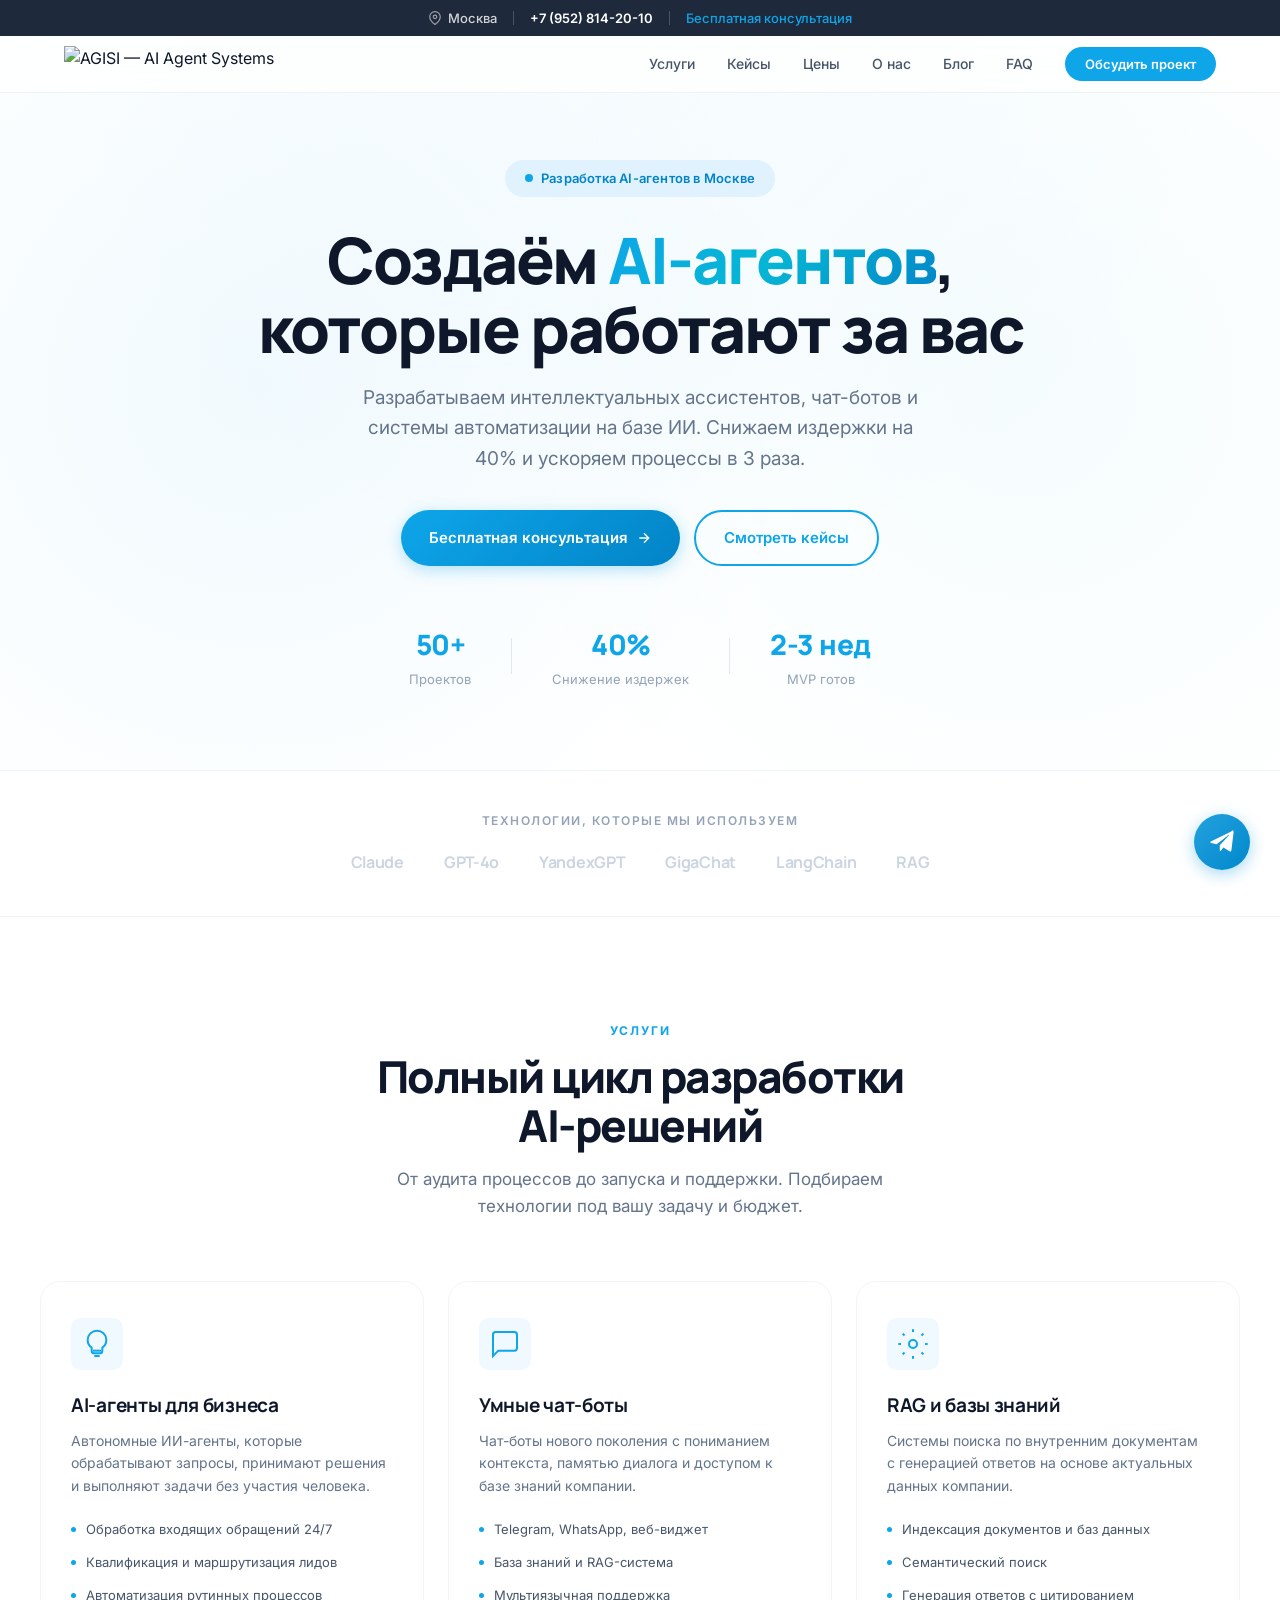
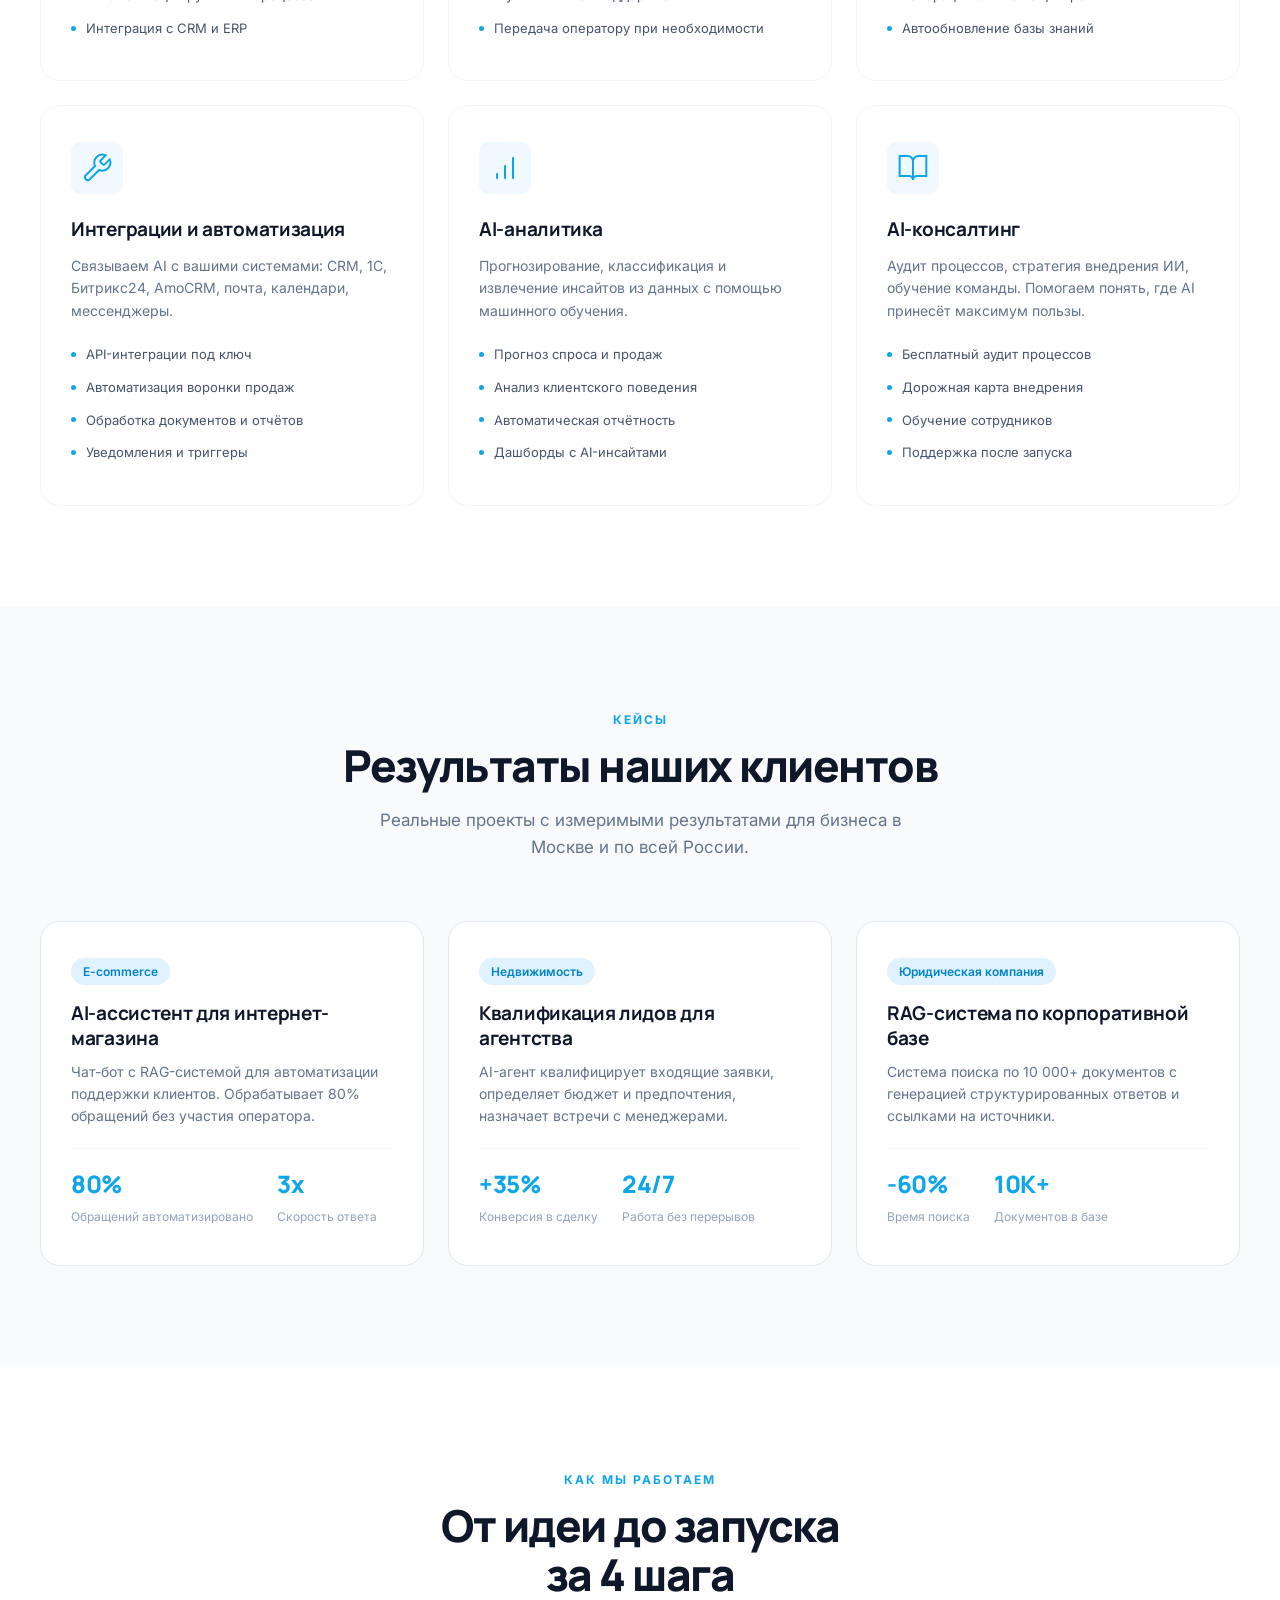
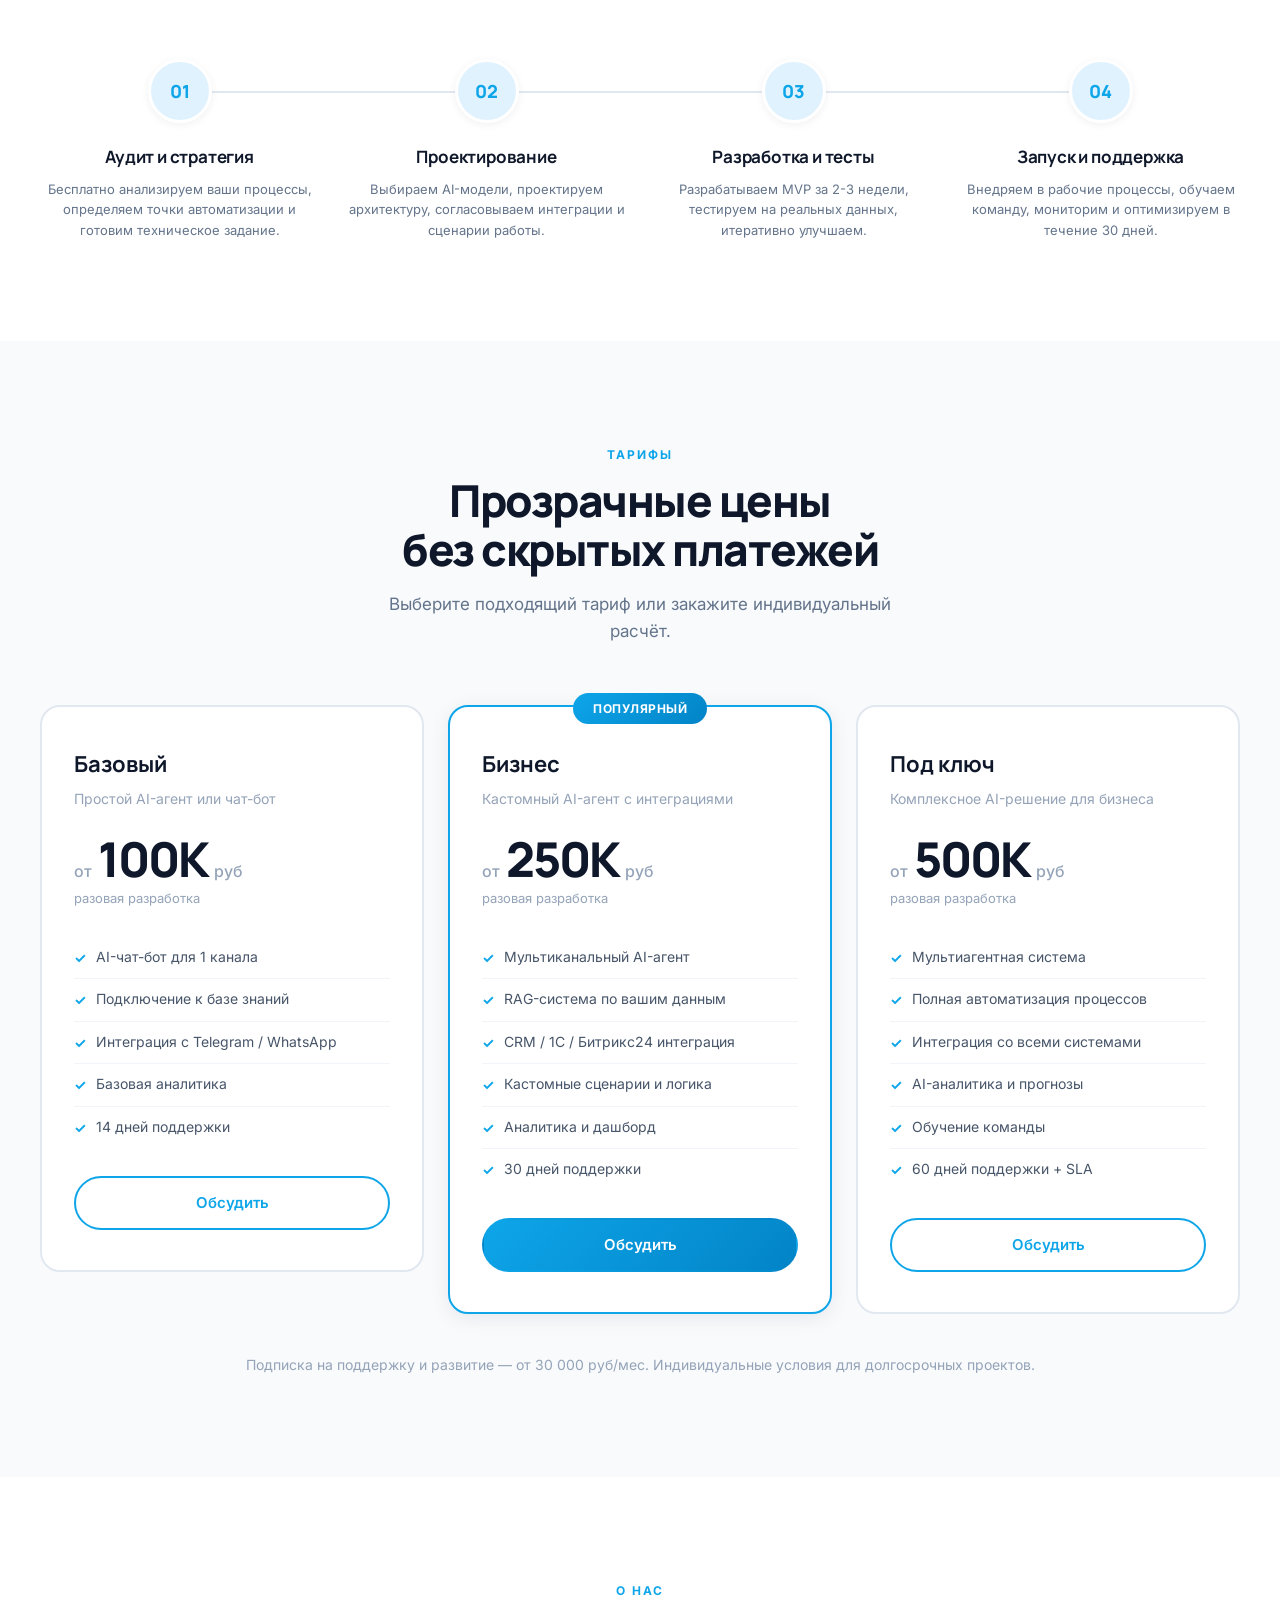
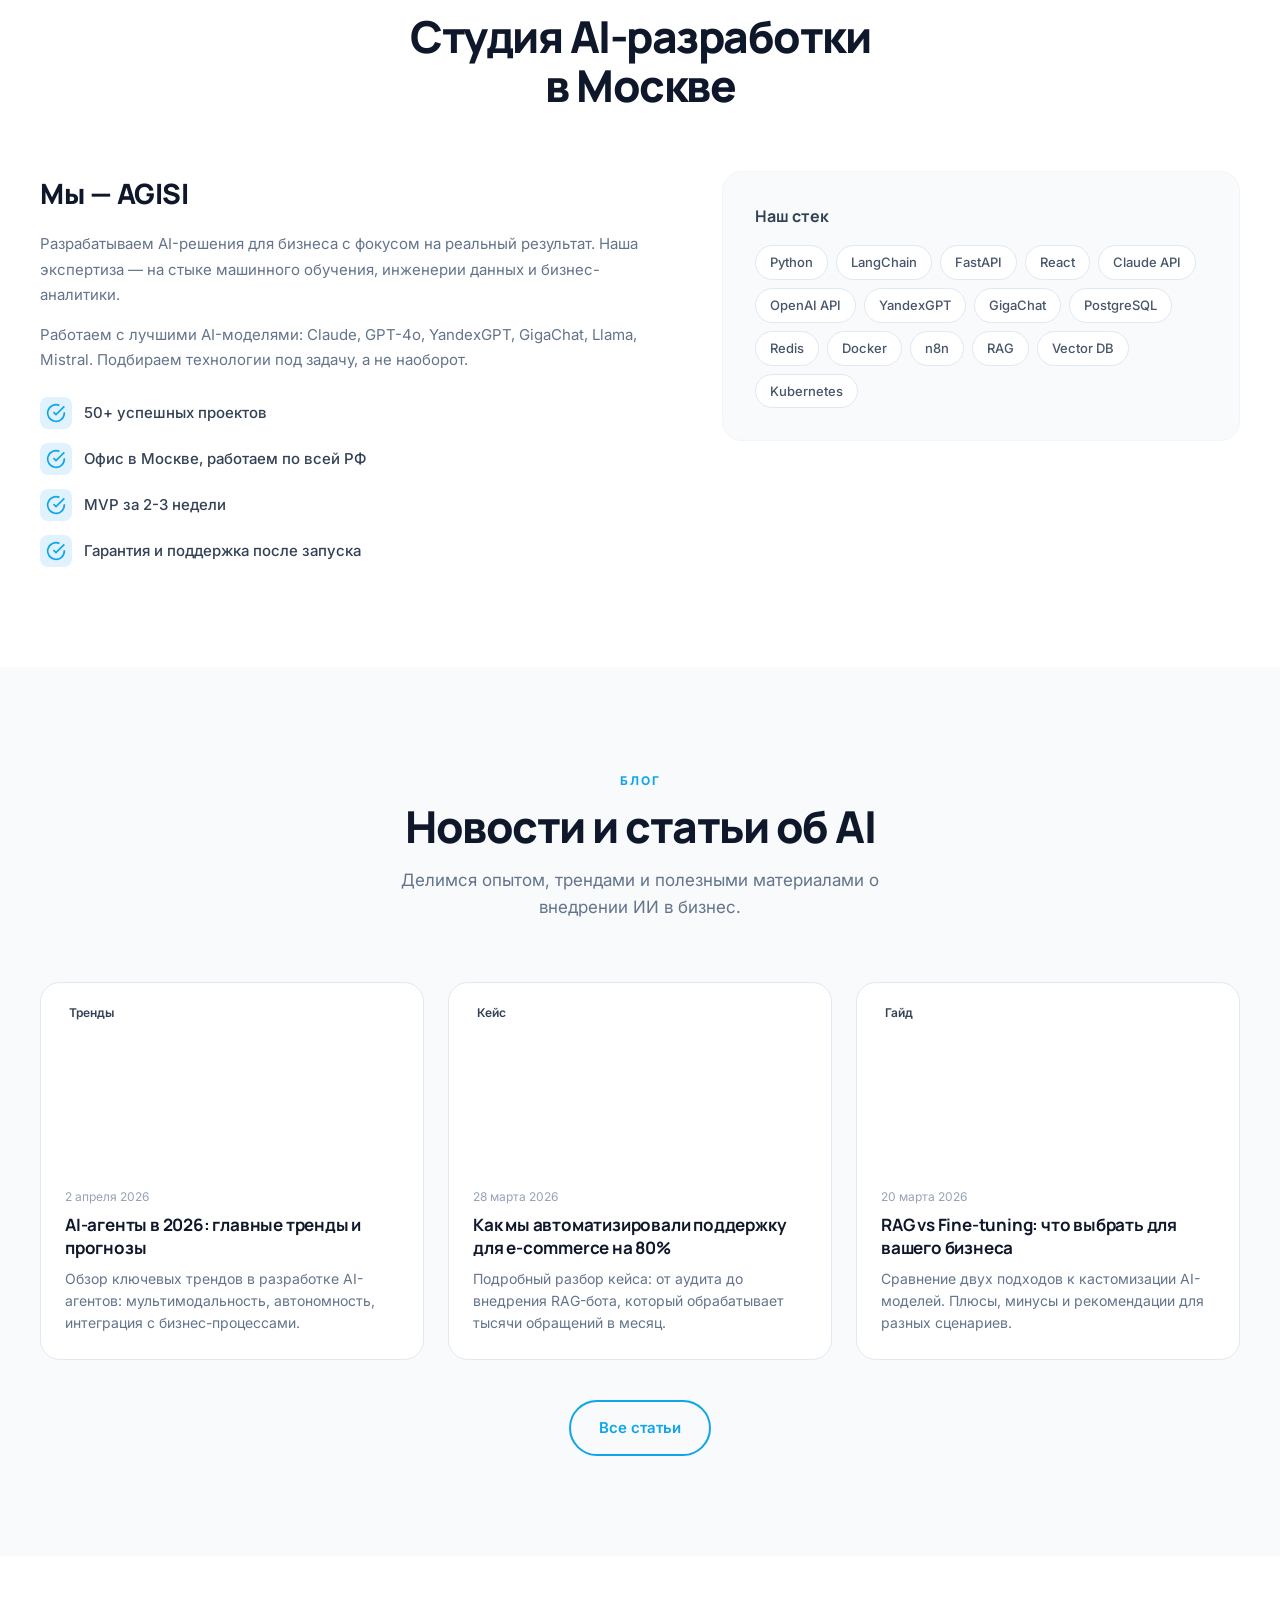
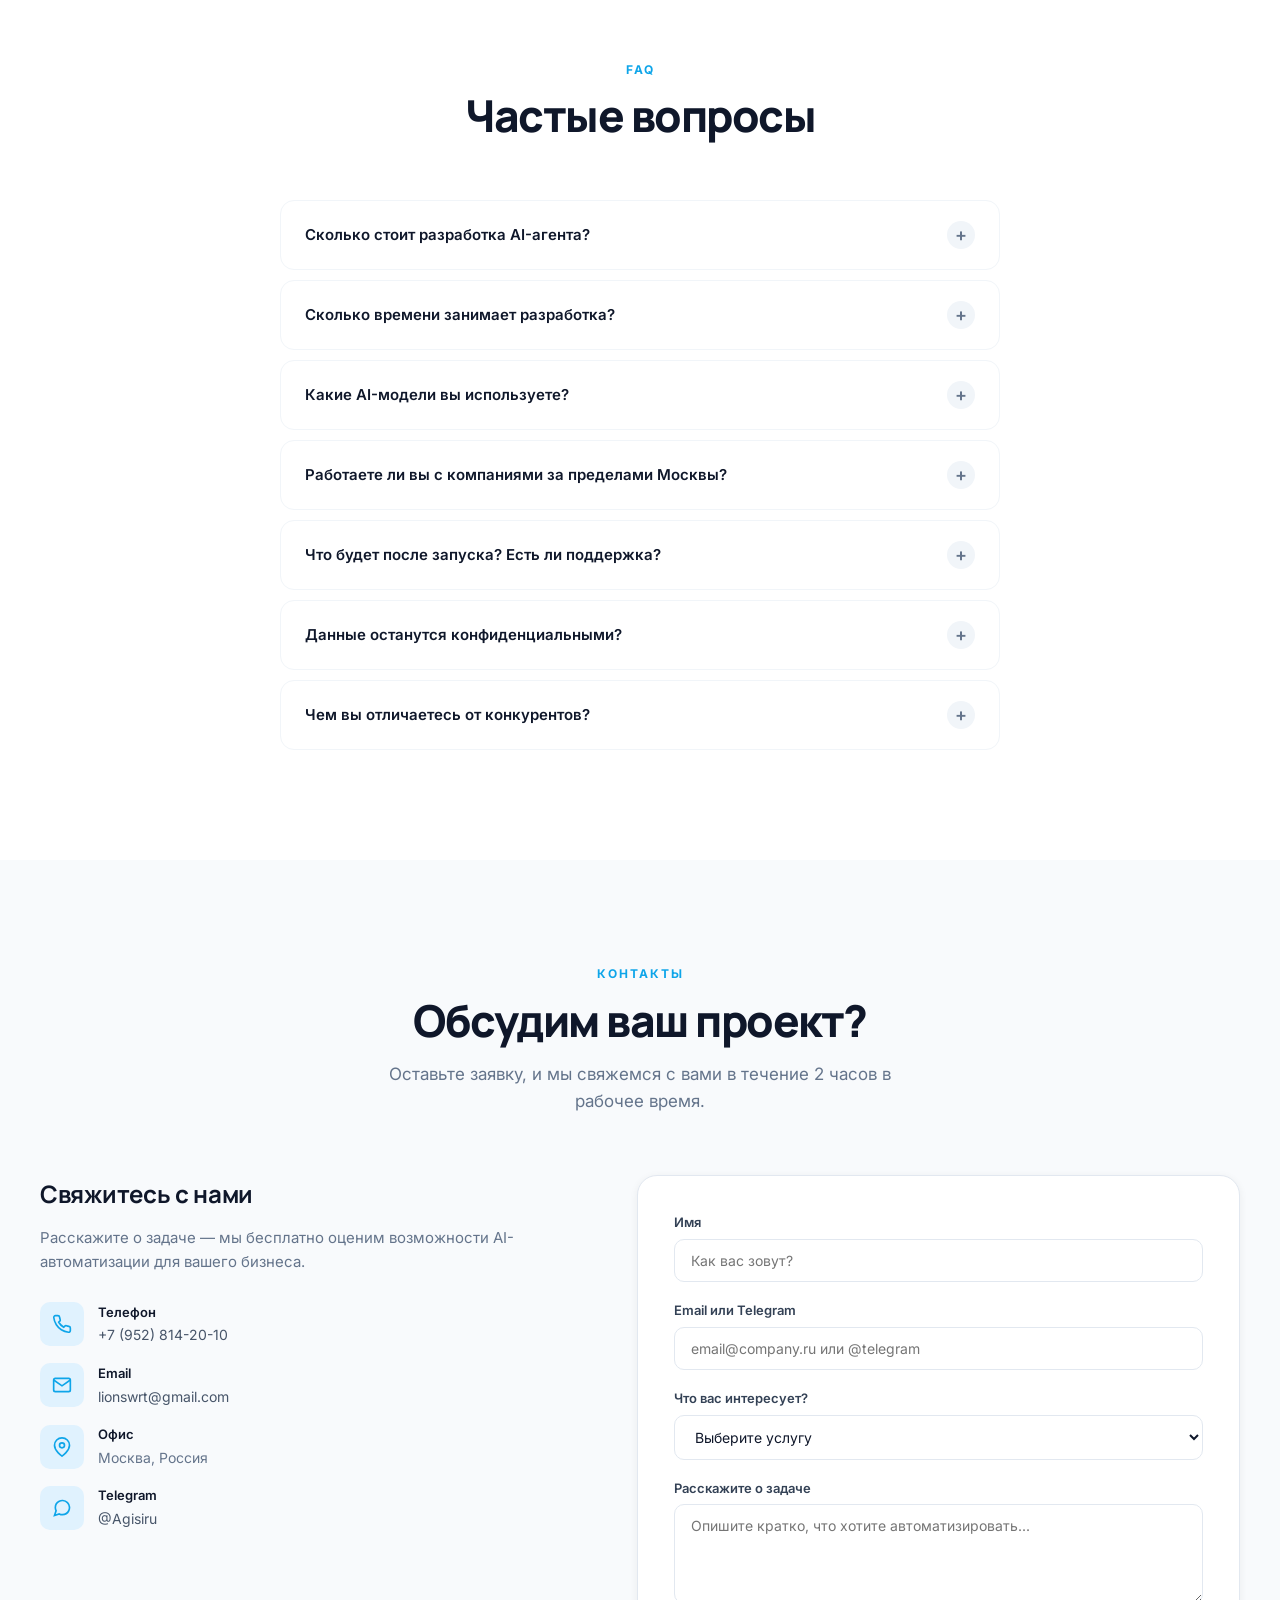
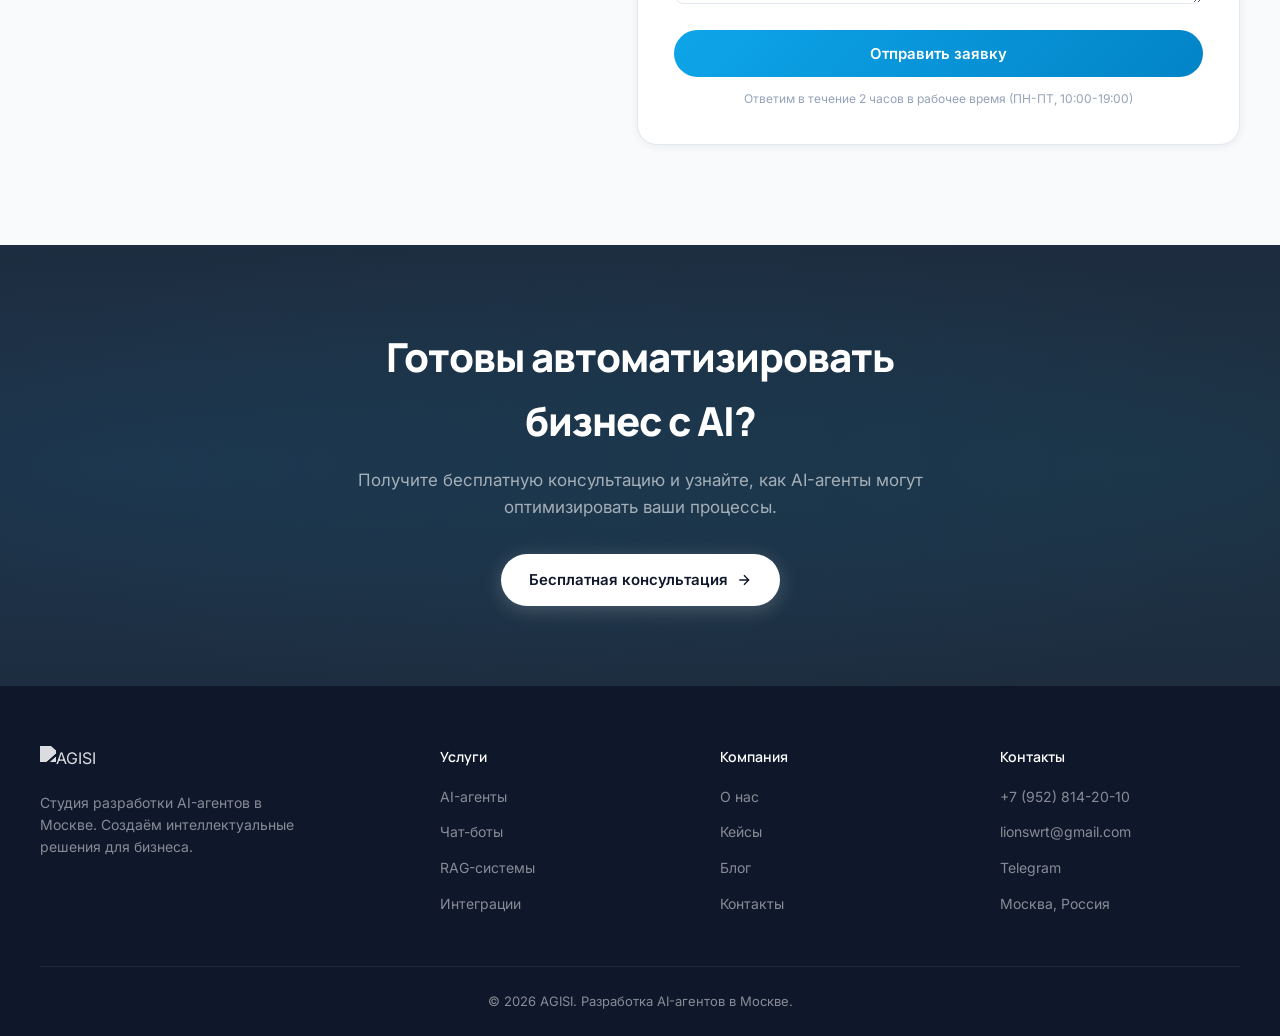
==== commit ba8d148f: "Обновление контактных данных (почты, телеграма) и генерация картинок для статей блога" ====
--- a/public_html/index.html
+++ b/public_html/index.html
@@ -53,7 +53,7 @@
         "description": "Студия разработки AI-агентов в Москве. Создаём интеллектуальных ассистентов, чат-ботов, RAG-системы для бизнеса.",
         "url": "https://agisi.ru",
         "telephone": "+79528142010",
-        "email": "hello@agisi.ru",
+        "email": "lionswrt@gmail.com",
         "address": {
             "@type": "PostalAddress",
             "addressLocality": "Москва",
@@ -84,7 +84,7 @@
             "opens": "10:00",
             "closes": "19:00"
         },
-        "sameAs": ["https://t.me/agisiru"]
+        "sameAs": ["https://t.me/Agisiru"]
     }
     </script>
 
@@ -586,7 +586,7 @@
             </div>
             <div class="blog-grid">
                 <article class="blog-card fade-in">
-                    <div class="blog-card-img" style="background: linear-gradient(135deg, #E0F2FE, #BAE6FD);">
+                    <div class="blog-card-img" style="background: url('/images/blog_trends.png') no-repeat center; background-size: cover;">
                         <span class="blog-card-category">Тренды</span>
                     </div>
                     <div class="blog-card-body">
@@ -596,7 +596,7 @@
                     </div>
                 </article>
                 <article class="blog-card fade-in">
-                    <div class="blog-card-img" style="background: linear-gradient(135deg, #F0FDF4, #BBF7D0);">
+                    <div class="blog-card-img" style="background: url('/images/blog_ecommerce.png') no-repeat center; background-size: cover;">
                         <span class="blog-card-category">Кейс</span>
                     </div>
                     <div class="blog-card-body">
@@ -606,7 +606,7 @@
                     </div>
                 </article>
                 <article class="blog-card fade-in">
-                    <div class="blog-card-img" style="background: linear-gradient(135deg, #FEF3C7, #FDE68A);">
+                    <div class="blog-card-img" style="background: url('/images/blog_rag.png') no-repeat center; background-size: cover;">
                         <span class="blog-card-category">Гайд</span>
                     </div>
                     <div class="blog-card-body">
@@ -725,7 +725,7 @@
                             </div>
                             <div class="contact-detail-text">
                                 <strong>Email</strong>
-                                <a href="mailto:hello@agisi.ru">hello@agisi.ru</a>
+                                <a href="mailto:lionswrt@gmail.com">lionswrt@gmail.com</a>
                             </div>
                         </div>
                         <div class="contact-detail">
@@ -743,12 +743,12 @@
                             </div>
                             <div class="contact-detail-text">
                                 <strong>Telegram</strong>
-                                <a href="https://t.me/agisiru" target="_blank" rel="noopener">@agisiru</a>
-                            </div>
-                        </div>
-                    </div>
-                </div>
-                <form class="contact-form" action="https://formsubmit.co/hello@agisi.ru" method="POST">
+                                <a href="https://t.me/Agisiru" target="_blank" rel="noopener">@Agisiru</a>
+                            </div>
+                        </div>
+                    </div>
+                </div>
+                <form class="contact-form" action="https://formsubmit.co/lionswrt@gmail.com" method="POST">
                     <input type="hidden" name="_subject" value="Новая заявка с сайта AGISI">
                     <input type="hidden" name="_captcha" value="false">
                     <input type="hidden" name="_next" value="https://agisi.ru/?sent=1">
@@ -827,8 +827,8 @@
                 <h4>Контакты</h4>
                 <ul>
                     <li><a href="tel:+79528142010">+7 (952) 814-20-10</a></li>
-                    <li><a href="mailto:hello@agisi.ru">hello@agisi.ru</a></li>
-                    <li><a href="https://t.me/agisiru" target="_blank" rel="noopener">Telegram</a></li>
+                    <li><a href="mailto:lionswrt@gmail.com">lionswrt@gmail.com</a></li>
+                    <li><a href="https://t.me/Agisiru" target="_blank" rel="noopener">Telegram</a></li>
                     <li><span>Москва, Россия</span></li>
                 </ul>
             </div>
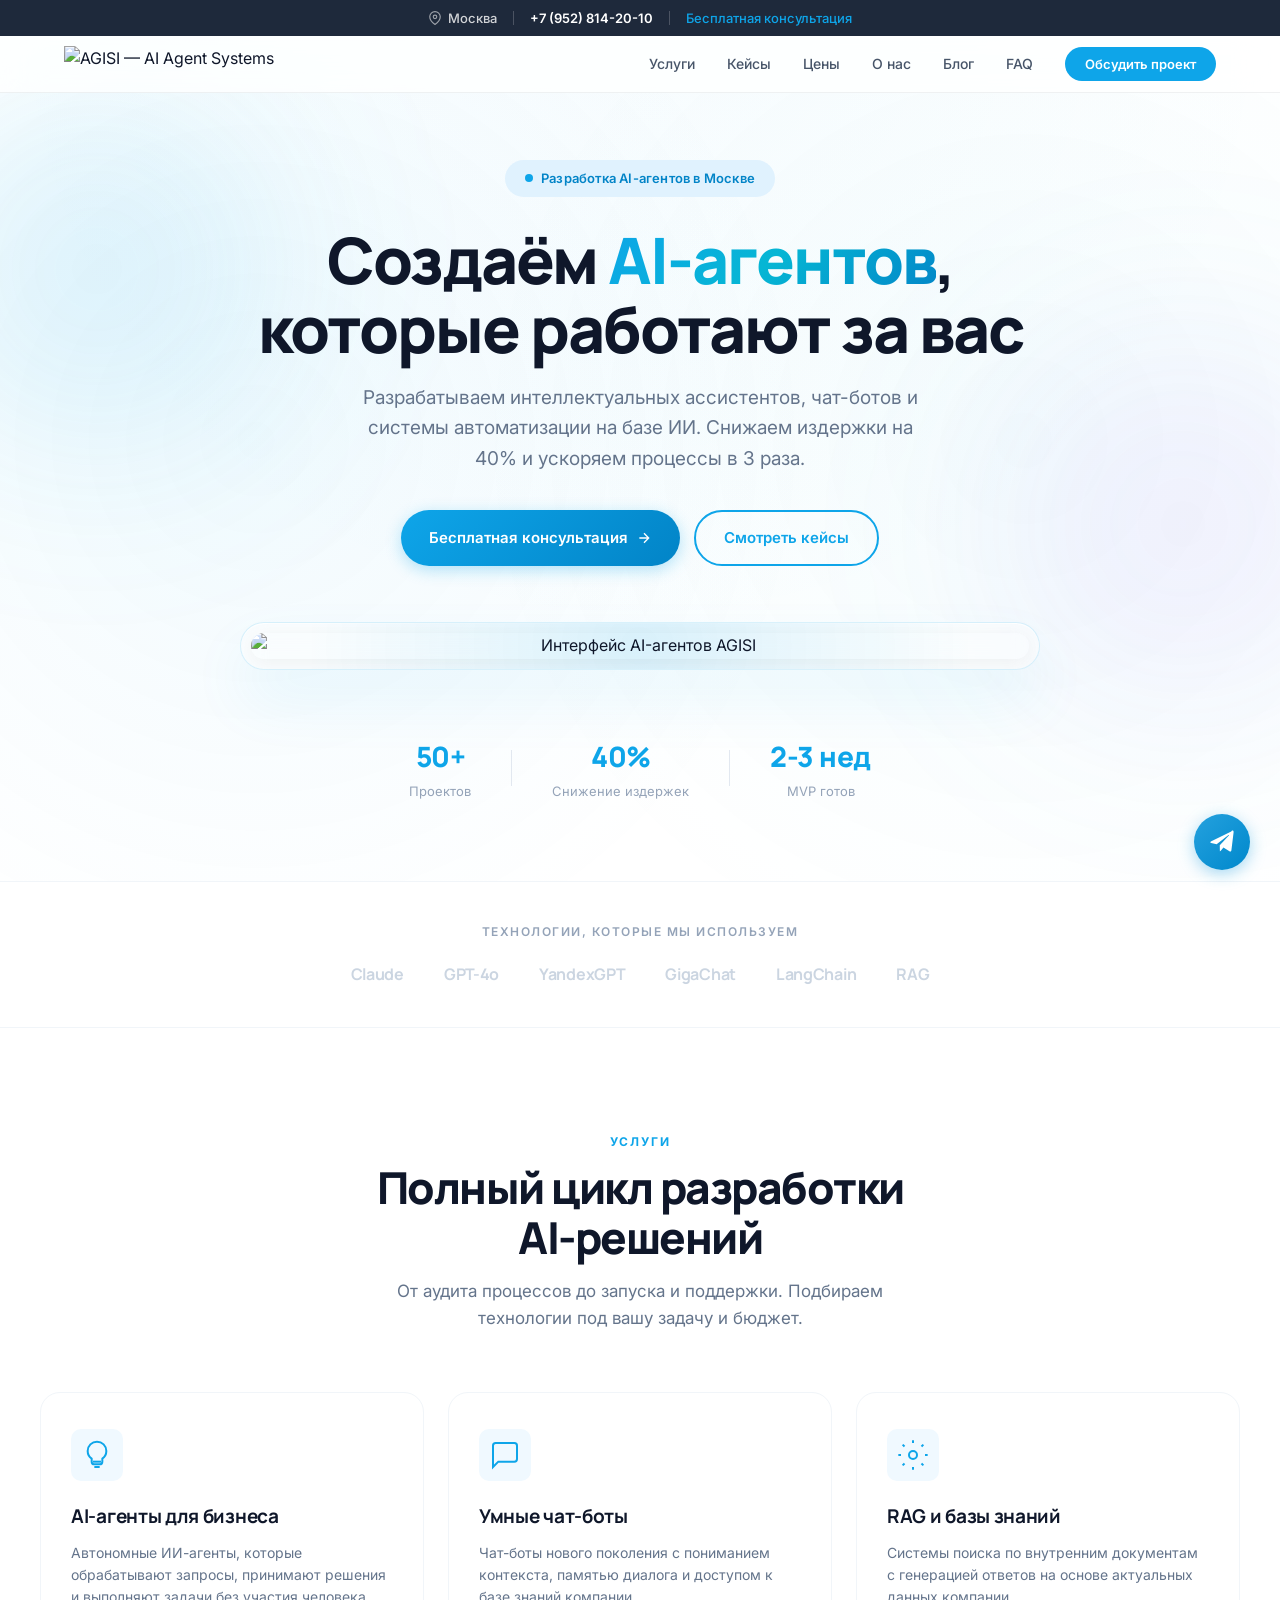
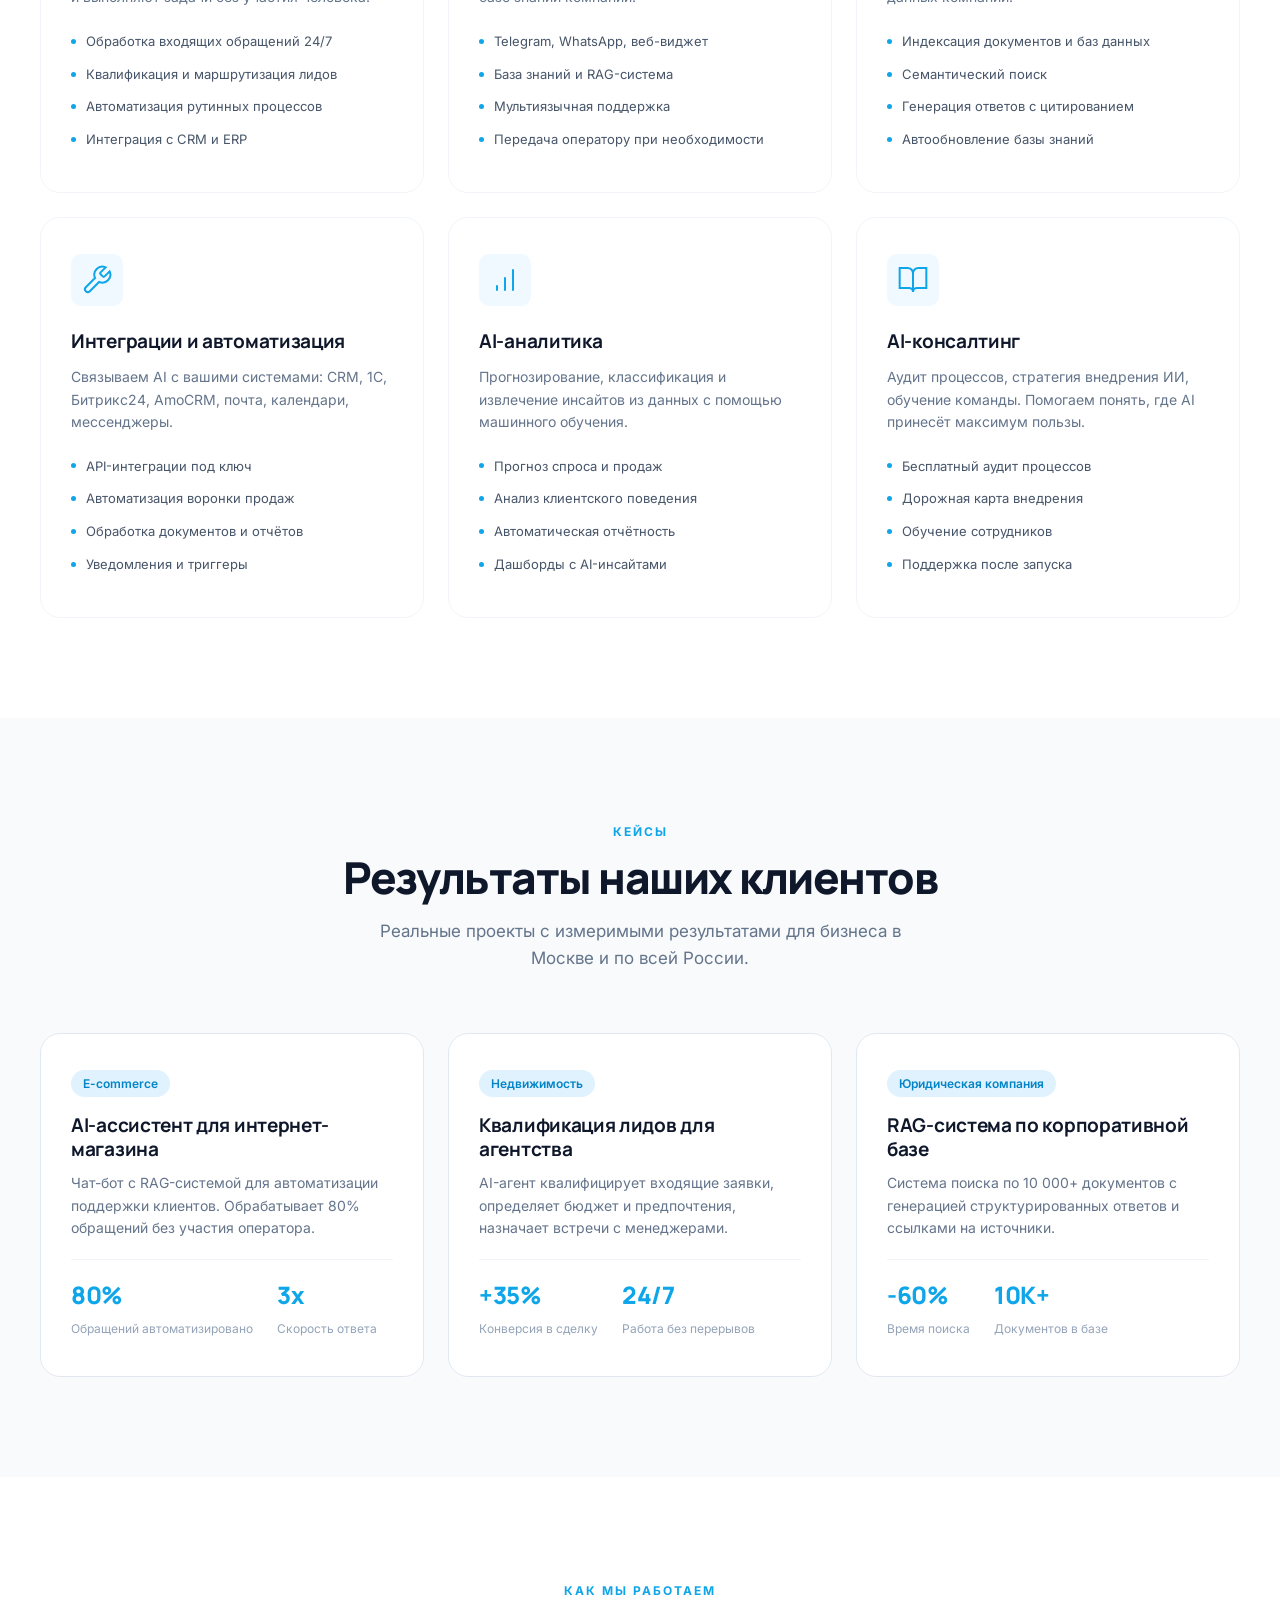
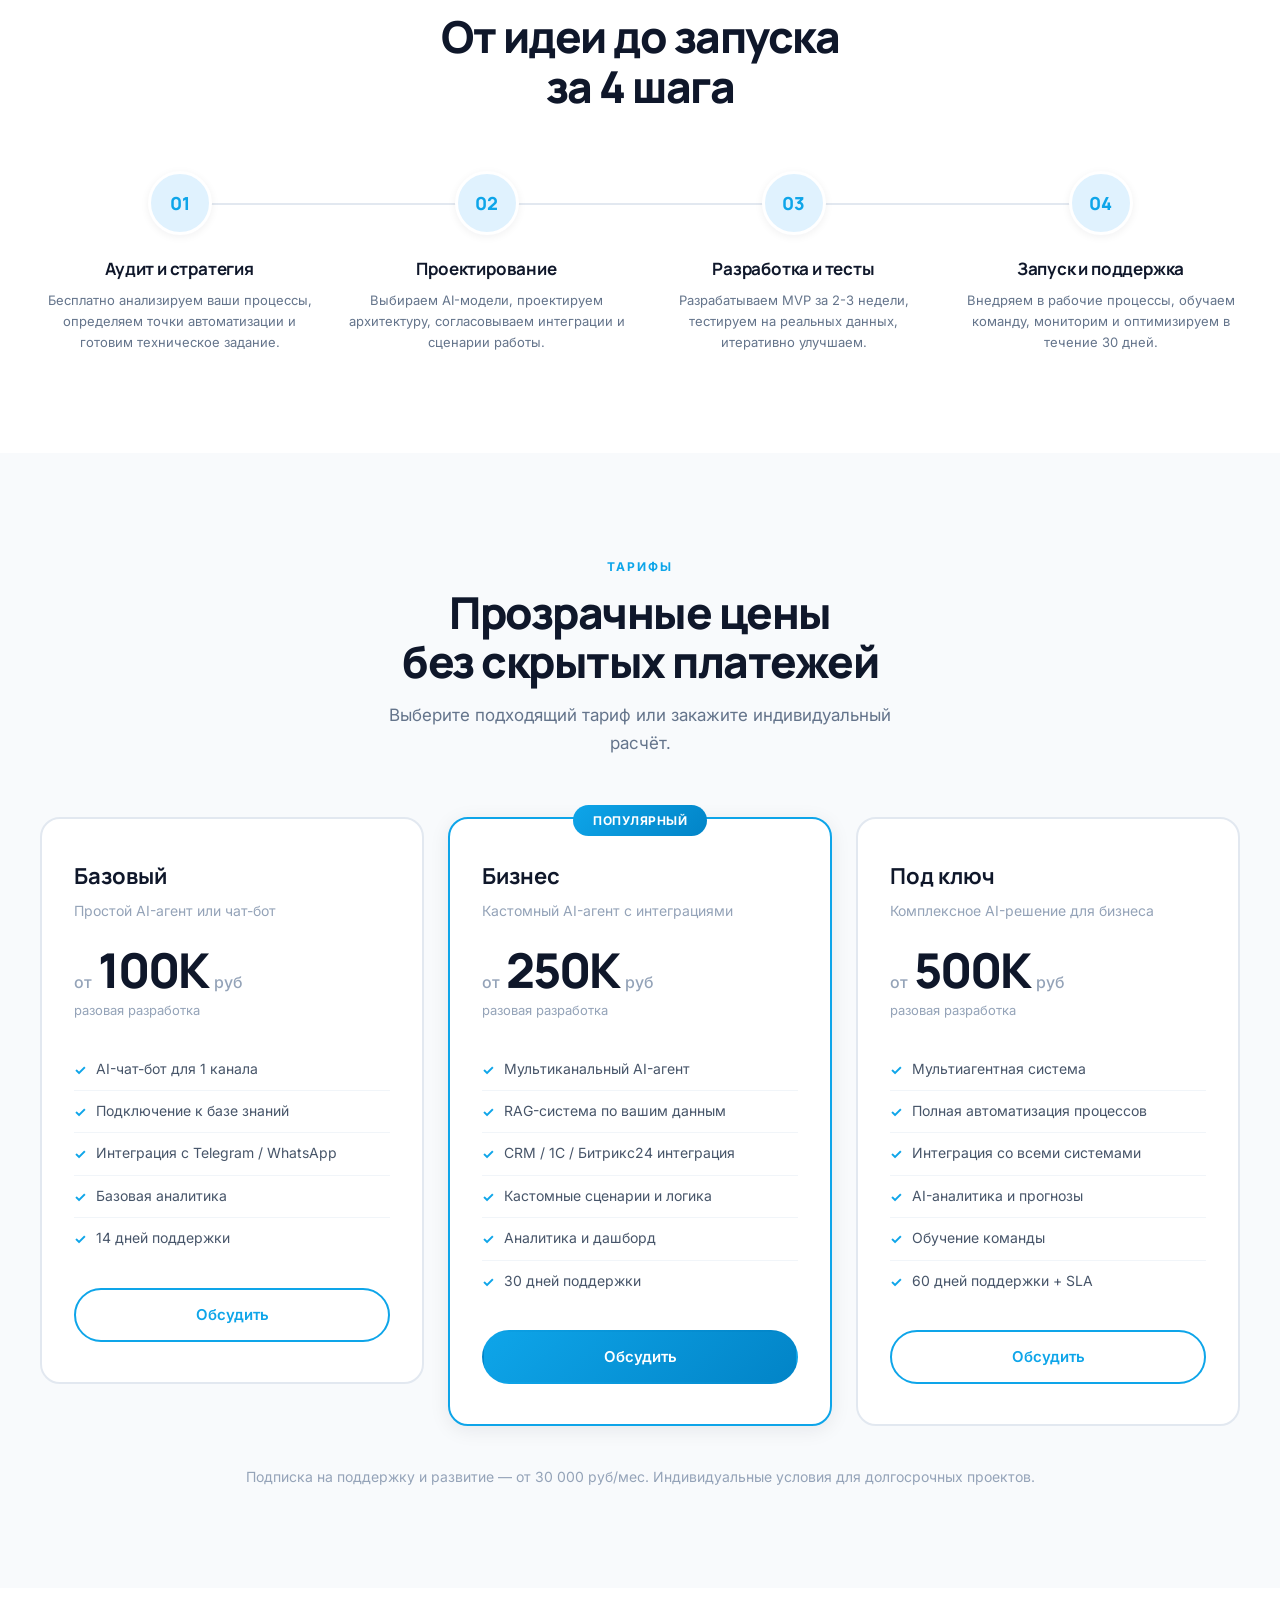
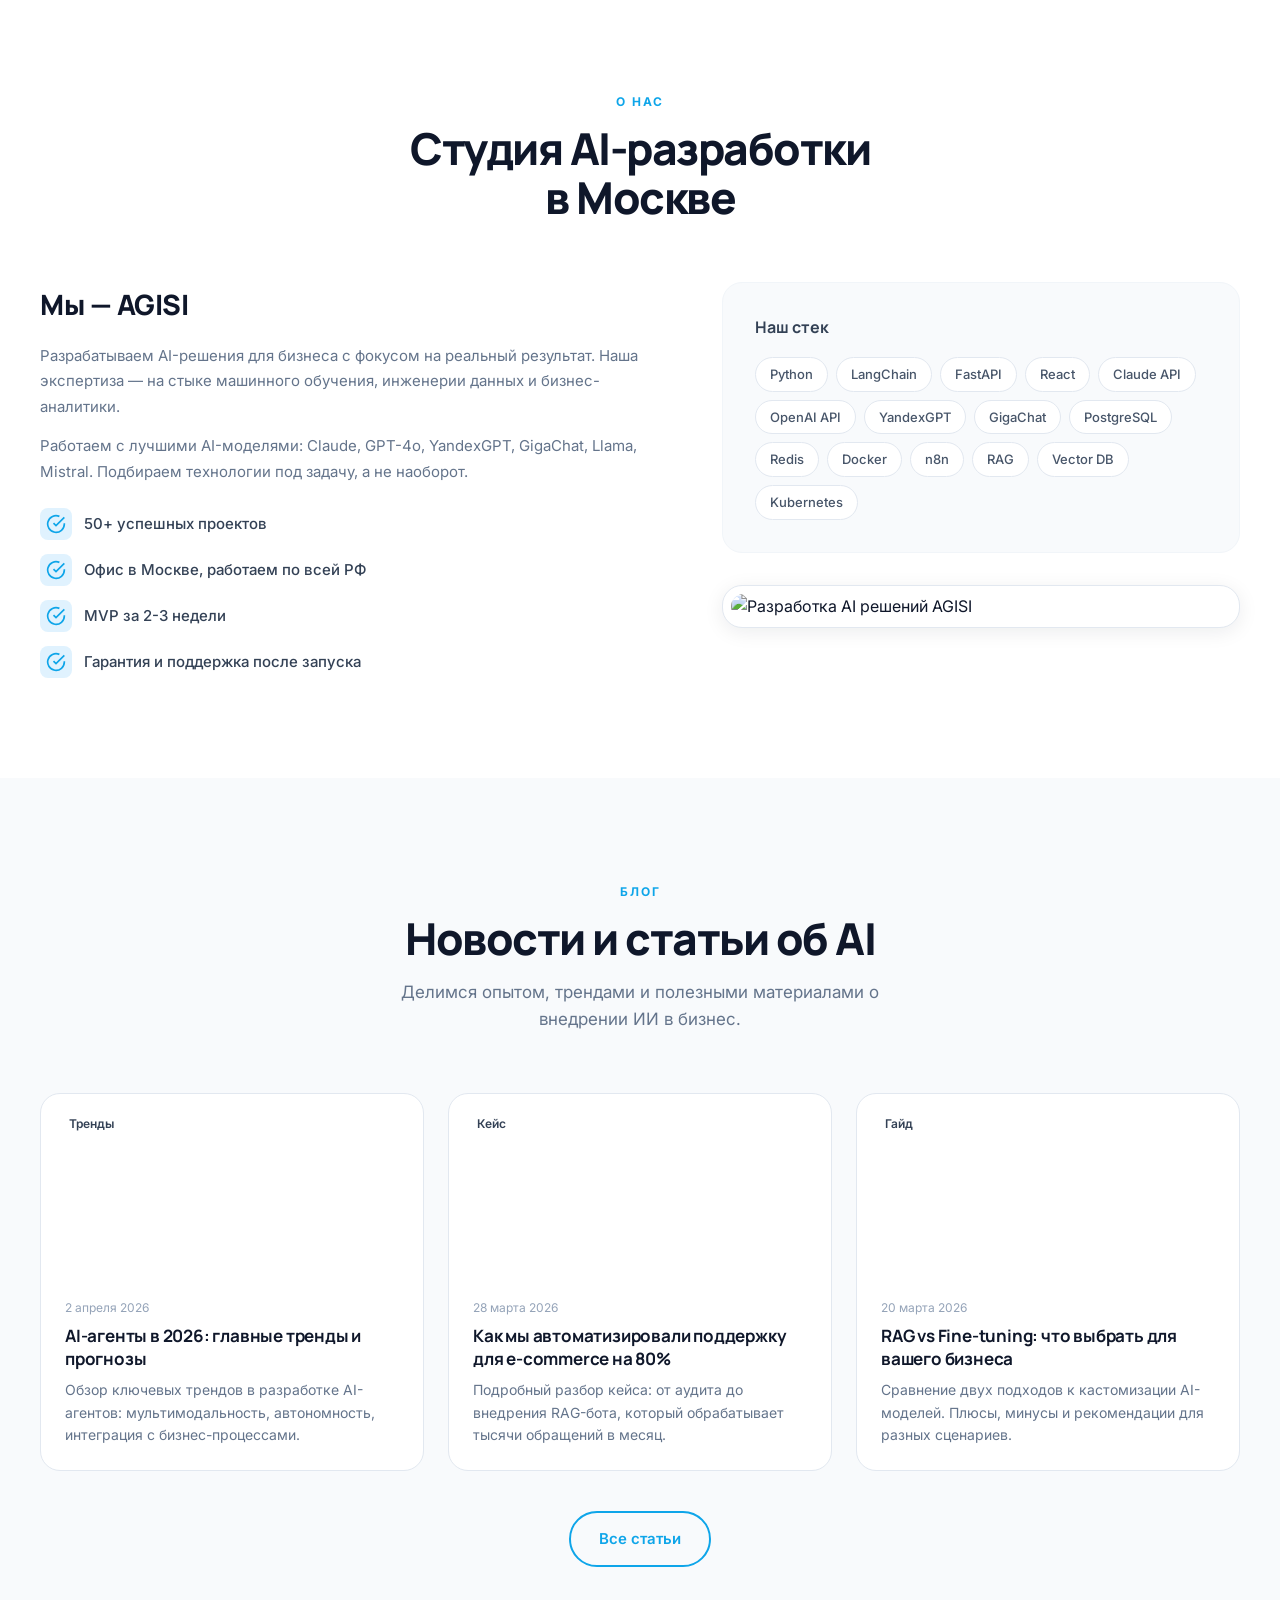
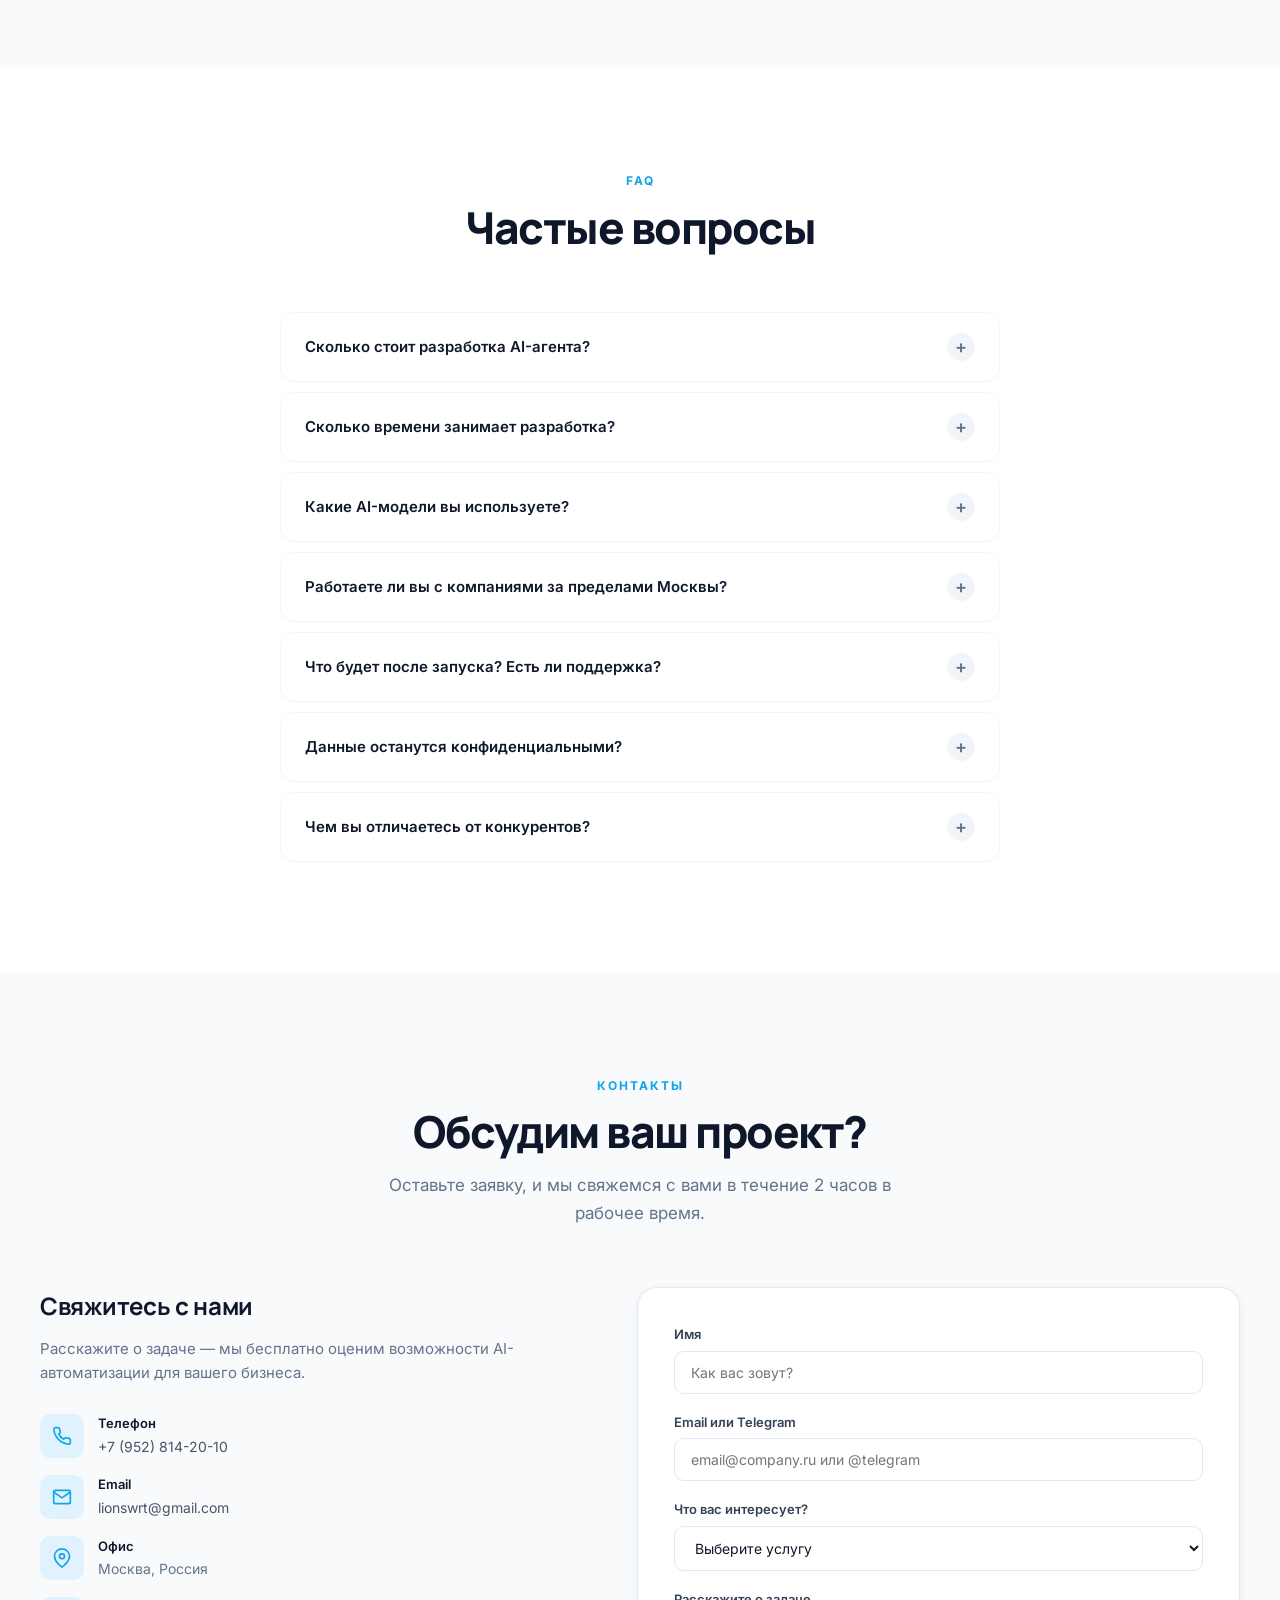
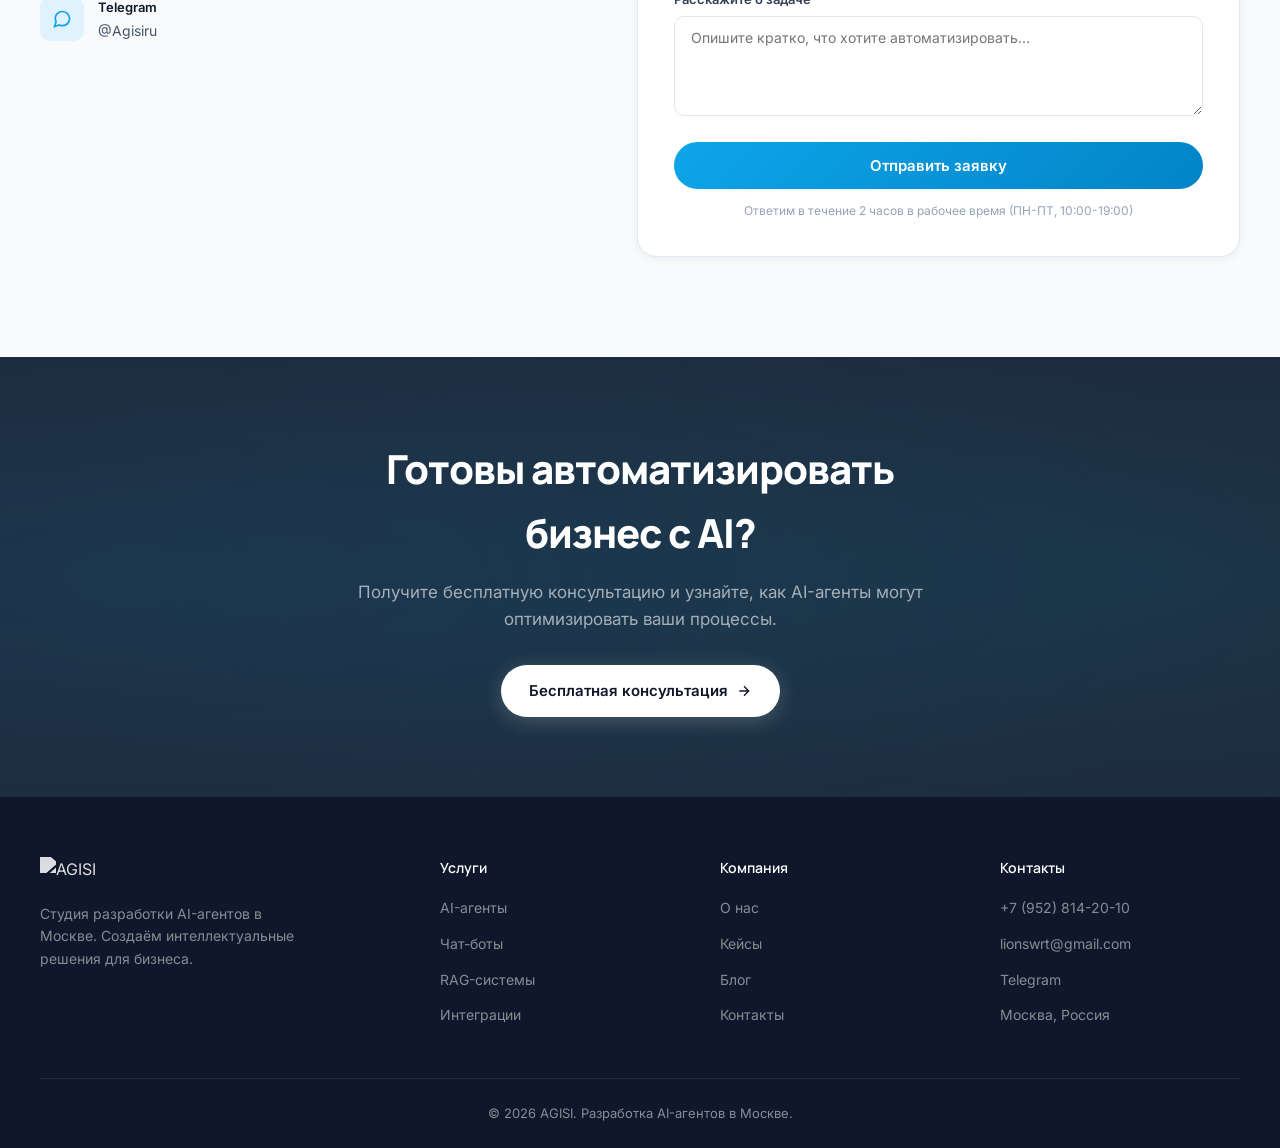
==== commit 8307699a: "Добавление графических элементов (hero, о нас) и современных анимаций" ====
--- a/public_html/index.html
+++ b/public_html/index.html
@@ -153,13 +153,13 @@
             m[i].l=1*new Date();
             for (var j = 0; j < document.scripts.length; j++) {if (document.scripts[j].src === r) { return; }}
             k=e.createElement(t),a=e.getElementsByTagName(t)[0],k.async=1,k.src=r,a.parentNode.insertBefore(k,a)
-        })(window, document,'script','https://mc.yandex.ru/metrika/tag.js?id=108400471', 'ym');
-
-        ym(108400471, 'init', {ssr:true, webvisor:true, clickmap:true, ecommerce:"dataLayer", referrer: document.referrer, url: location.href, accurateTrackBounce:true, trackLinks:true});
+        })(window, document,'script','https://mc.yandex.ru/metrika/tag.js?id=110553087', 'ym');
+
+        ym(110553087, 'init', {ssr:true, webvisor:true, clickmap:true, ecommerce:"dataLayer", referrer: document.referrer, url: location.href, accurateTrackBounce:true, trackLinks:true});
     </script>
 </head>
 <body>
-    <noscript><div><img src="https://mc.yandex.ru/watch/108400471" style="position:absolute; left:-9999px;" alt="" /></div></noscript>
+    <noscript><div><img src="https://mc.yandex.ru/watch/110553087" style="position:absolute; left:-9999px;" alt="" /></div></noscript>
 
     <!-- TOP BAR -->
     <div class="top-bar">
@@ -213,6 +213,8 @@
     <!-- HERO -->
     <section class="hero" id="hero">
         <div class="hero-bg-pattern"></div>
+        <div class="glow-blob glow-blob-1"></div>
+        <div class="glow-blob glow-blob-2"></div>
         <div class="hero-content">
             <div class="hero-badge fade-in">
                 <span class="hero-badge-dot"></span>
@@ -227,6 +229,13 @@
                 </a>
                 <a href="#cases" class="btn btn-secondary">Смотреть кейсы</a>
             </div>
+
+            <!-- HERO IMAGE VISUAL -->
+            <div class="hero-image-wrapper fade-in">
+                <div class="hero-image-glow"></div>
+                <img src="/images/hero_visual.png" alt="Интерфейс AI-агентов AGISI" class="hero-image-img">
+            </div>
+
             <div class="hero-stats fade-in">
                 <div class="hero-stat">
                     <div class="hero-stat-num">50+</div>
@@ -552,24 +561,29 @@
                         </div>
                     </div>
                 </div>
-                <div class="about-tech">
-                    <h4>Наш стек</h4>
-                    <div class="tech-tags">
-                        <span class="tech-tag">Python</span>
-                        <span class="tech-tag">LangChain</span>
-                        <span class="tech-tag">FastAPI</span>
-                        <span class="tech-tag">React</span>
-                        <span class="tech-tag">Claude API</span>
-                        <span class="tech-tag">OpenAI API</span>
-                        <span class="tech-tag">YandexGPT</span>
-                        <span class="tech-tag">GigaChat</span>
-                        <span class="tech-tag">PostgreSQL</span>
-                        <span class="tech-tag">Redis</span>
-                        <span class="tech-tag">Docker</span>
-                        <span class="tech-tag">n8n</span>
-                        <span class="tech-tag">RAG</span>
-                        <span class="tech-tag">Vector DB</span>
-                        <span class="tech-tag">Kubernetes</span>
+                <div class="about-right">
+                    <div class="about-tech">
+                        <h4>Наш стек</h4>
+                        <div class="tech-tags">
+                            <span class="tech-tag">Python</span>
+                            <span class="tech-tag">LangChain</span>
+                            <span class="tech-tag">FastAPI</span>
+                            <span class="tech-tag">React</span>
+                            <span class="tech-tag">Claude API</span>
+                            <span class="tech-tag">OpenAI API</span>
+                            <span class="tech-tag">YandexGPT</span>
+                            <span class="tech-tag">GigaChat</span>
+                            <span class="tech-tag">PostgreSQL</span>
+                            <span class="tech-tag">Redis</span>
+                            <span class="tech-tag">Docker</span>
+                            <span class="tech-tag">n8n</span>
+                            <span class="tech-tag">RAG</span>
+                            <span class="tech-tag">Vector DB</span>
+                            <span class="tech-tag">Kubernetes</span>
+                        </div>
+                    </div>
+                    <div class="about-visual">
+                        <img src="/images/about_visual.png" alt="Разработка AI решений AGISI" class="about-visual-img">
                     </div>
                 </div>
             </div>
--- a/public_html/styles.css
+++ b/public_html/styles.css
@@ -1641,3 +1641,161 @@
     }
 }
 
+/* ===== NEW ANIMATIONS AND IMAGES ===== */
+
+/* Светящиеся фоновые сферы */
+.glow-blob {
+    position: absolute;
+    width: 450px;
+    height: 450px;
+    border-radius: 50%;
+    filter: blur(80px);
+    pointer-events: none;
+    z-index: 0;
+    opacity: 0.6;
+    mix-blend-mode: multiply;
+}
+
+.glow-blob-1 {
+    top: 5%;
+    left: -10%;
+    background: radial-gradient(circle, rgba(14, 165, 233, 0.25) 0%, rgba(6, 182, 212, 0.05) 70%, transparent 100%);
+    animation: pulse-glow-1 12s infinite alternate ease-in-out;
+}
+
+.glow-blob-2 {
+    bottom: 15%;
+    right: -10%;
+    background: radial-gradient(circle, rgba(168, 85, 247, 0.18) 0%, rgba(14, 165, 233, 0.05) 70%, transparent 100%);
+    animation: pulse-glow-2 12s infinite alternate ease-in-out;
+    animation-delay: -4s;
+}
+
+@keyframes pulse-glow-1 {
+    0% { transform: scale(1) translate(0, 0); }
+    50% { transform: scale(1.15) translate(40px, 30px); }
+    100% { transform: scale(0.9) translate(-20px, -10px); }
+}
+
+@keyframes pulse-glow-2 {
+    0% { transform: scale(1) translate(0, 0); }
+    50% { transform: scale(1.1) translate(-30px, -40px); }
+    100% { transform: scale(0.95) translate(10px, 20px); }
+}
+
+/* Главное изображение Hero */
+.hero-image-wrapper {
+    position: relative;
+    max-width: 900px;
+    margin: 48px auto 64px;
+    border-radius: var(--radius-xl);
+    padding: 10px;
+    background: rgba(255, 255, 255, 0.4);
+    border: 1px solid rgba(14, 165, 233, 0.15);
+    box-shadow: 0 30px 60px rgba(14, 165, 233, 0.08), inset 0 1px 0 rgba(255, 255, 255, 0.8);
+    backdrop-filter: blur(12px);
+    -webkit-backdrop-filter: blur(12px);
+    overflow: hidden;
+    animation: float 6s ease-in-out infinite;
+}
+
+.hero-image-glow {
+    position: absolute;
+    top: 50%;
+    left: 50%;
+    width: 140%;
+    height: 140%;
+    transform: translate(-50%, -50%);
+    background: radial-gradient(circle, rgba(14, 165, 233, 0.15) 0%, transparent 60%);
+    pointer-events: none;
+    z-index: 1;
+}
+
+.hero-image-img {
+    width: 100%;
+    height: auto;
+    display: block;
+    border-radius: calc(var(--radius-xl) - 8px);
+    position: relative;
+    z-index: 2;
+    box-shadow: 0 4px 20px rgba(0, 0, 0, 0.05);
+}
+
+@keyframes float {
+    0%, 100% { transform: translateY(0); }
+    50% { transform: translateY(-15px); }
+}
+
+/* Раздел О Нас - правая колонка */
+.about-right {
+    display: flex;
+    flex-direction: column;
+    gap: 32px;
+}
+
+.about-visual {
+    border-radius: var(--radius-lg);
+    overflow: hidden;
+    border: 1px solid var(--gray-200);
+    box-shadow: var(--shadow-md);
+    background: var(--white);
+    padding: 8px;
+}
+
+.about-visual-img {
+    width: 100%;
+    height: auto;
+    display: block;
+    border-radius: calc(var(--radius-lg) - 4px);
+    transition: transform 0.6s cubic-bezier(0.16, 1, 0.3, 1);
+}
+
+.about-visual:hover .about-visual-img {
+    transform: scale(1.03);
+}
+
+/* ===== УЛУЧШЕННЫЕ АНИМАЦИИ КАРТОЧЕК ===== */
+.service-card, .case-card, .pricing-card, .blog-card {
+    transition: transform 0.4s cubic-bezier(0.16, 1, 0.3, 1), box-shadow 0.4s cubic-bezier(0.16, 1, 0.3, 1), border-color 0.4s ease !important;
+}
+
+.service-card:hover, .case-card:hover, .pricing-card:hover {
+    transform: translateY(-8px) !important;
+    box-shadow: 0 20px 40px rgba(14, 165, 233, 0.08), 0 1px 3px rgba(14, 165, 233, 0.05) !important;
+    border-color: rgba(14, 165, 233, 0.3) !important;
+}
+
+.service-icon svg {
+    transition: transform 0.4s cubic-bezier(0.16, 1, 0.3, 1), stroke 0.3s ease;
+}
+
+.service-card:hover .service-icon svg {
+    transform: scale(1.12) rotate(3deg);
+    stroke: #0284c7;
+}
+
+/* Поочередное staggered появление элементов */
+.services-grid > *:nth-child(1) { transition-delay: 0s; }
+.services-grid > *:nth-child(2) { transition-delay: 0.1s; }
+.services-grid > *:nth-child(3) { transition-delay: 0.2s; }
+.services-grid > *:nth-child(4) { transition-delay: 0.3s; }
+.services-grid > *:nth-child(5) { transition-delay: 0.4s; }
+.services-grid > *:nth-child(6) { transition-delay: 0.5s; }
+
+.cases-grid > *:nth-child(1) { transition-delay: 0s; }
+.cases-grid > *:nth-child(2) { transition-delay: 0.15s; }
+.cases-grid > *:nth-child(3) { transition-delay: 0.3s; }
+
+.pricing-grid > *:nth-child(1) { transition-delay: 0s; }
+.pricing-grid > *:nth-child(2) { transition-delay: 0.15s; }
+.pricing-grid > *:nth-child(3) { transition-delay: 0.3s; }
+
+.blog-grid > *:nth-child(1) { transition-delay: 0s; }
+.blog-grid > *:nth-child(2) { transition-delay: 0.15s; }
+.blog-grid > *:nth-child(3) { transition-delay: 0.3s; }
+
+.process-step:nth-child(1) { transition-delay: 0s; }
+.process-step:nth-child(2) { transition-delay: 0.1s; }
+.process-step:nth-child(3) { transition-delay: 0.2s; }
+.process-step:nth-child(4) { transition-delay: 0.3s; }
+
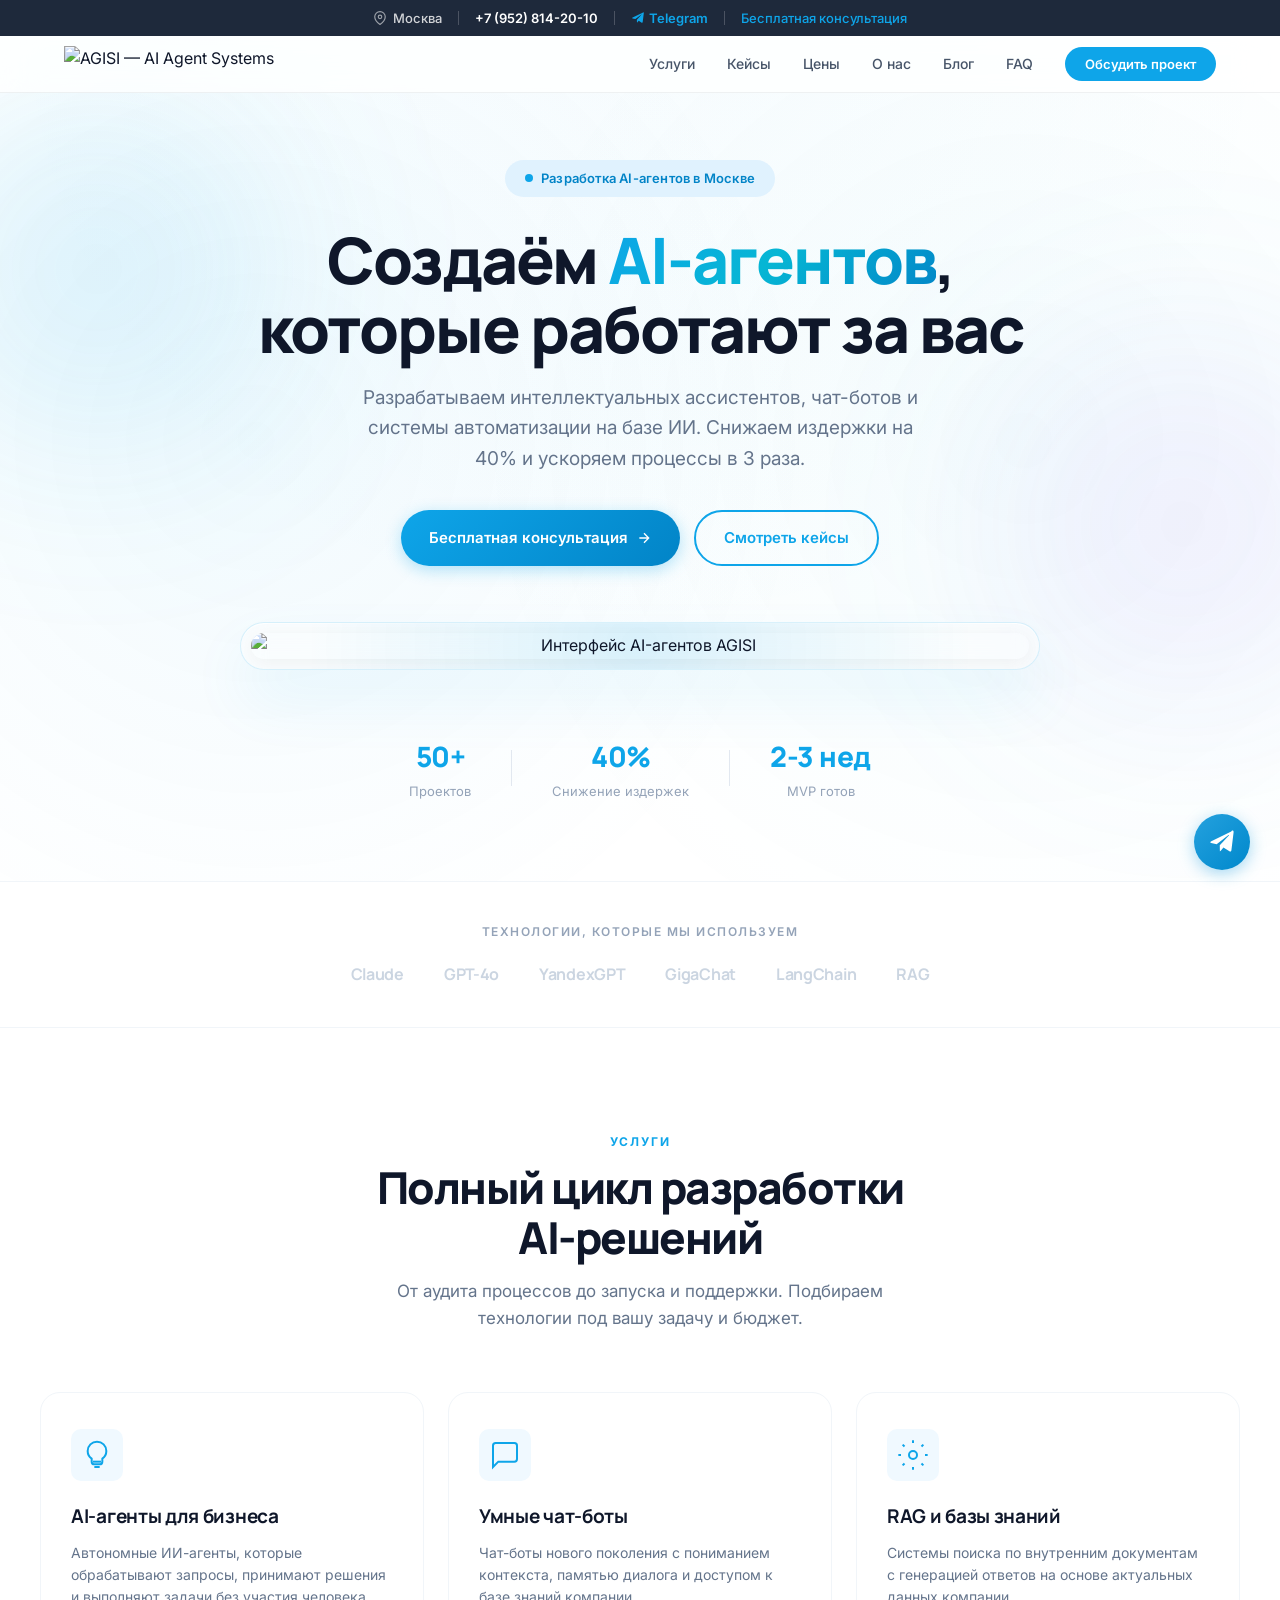
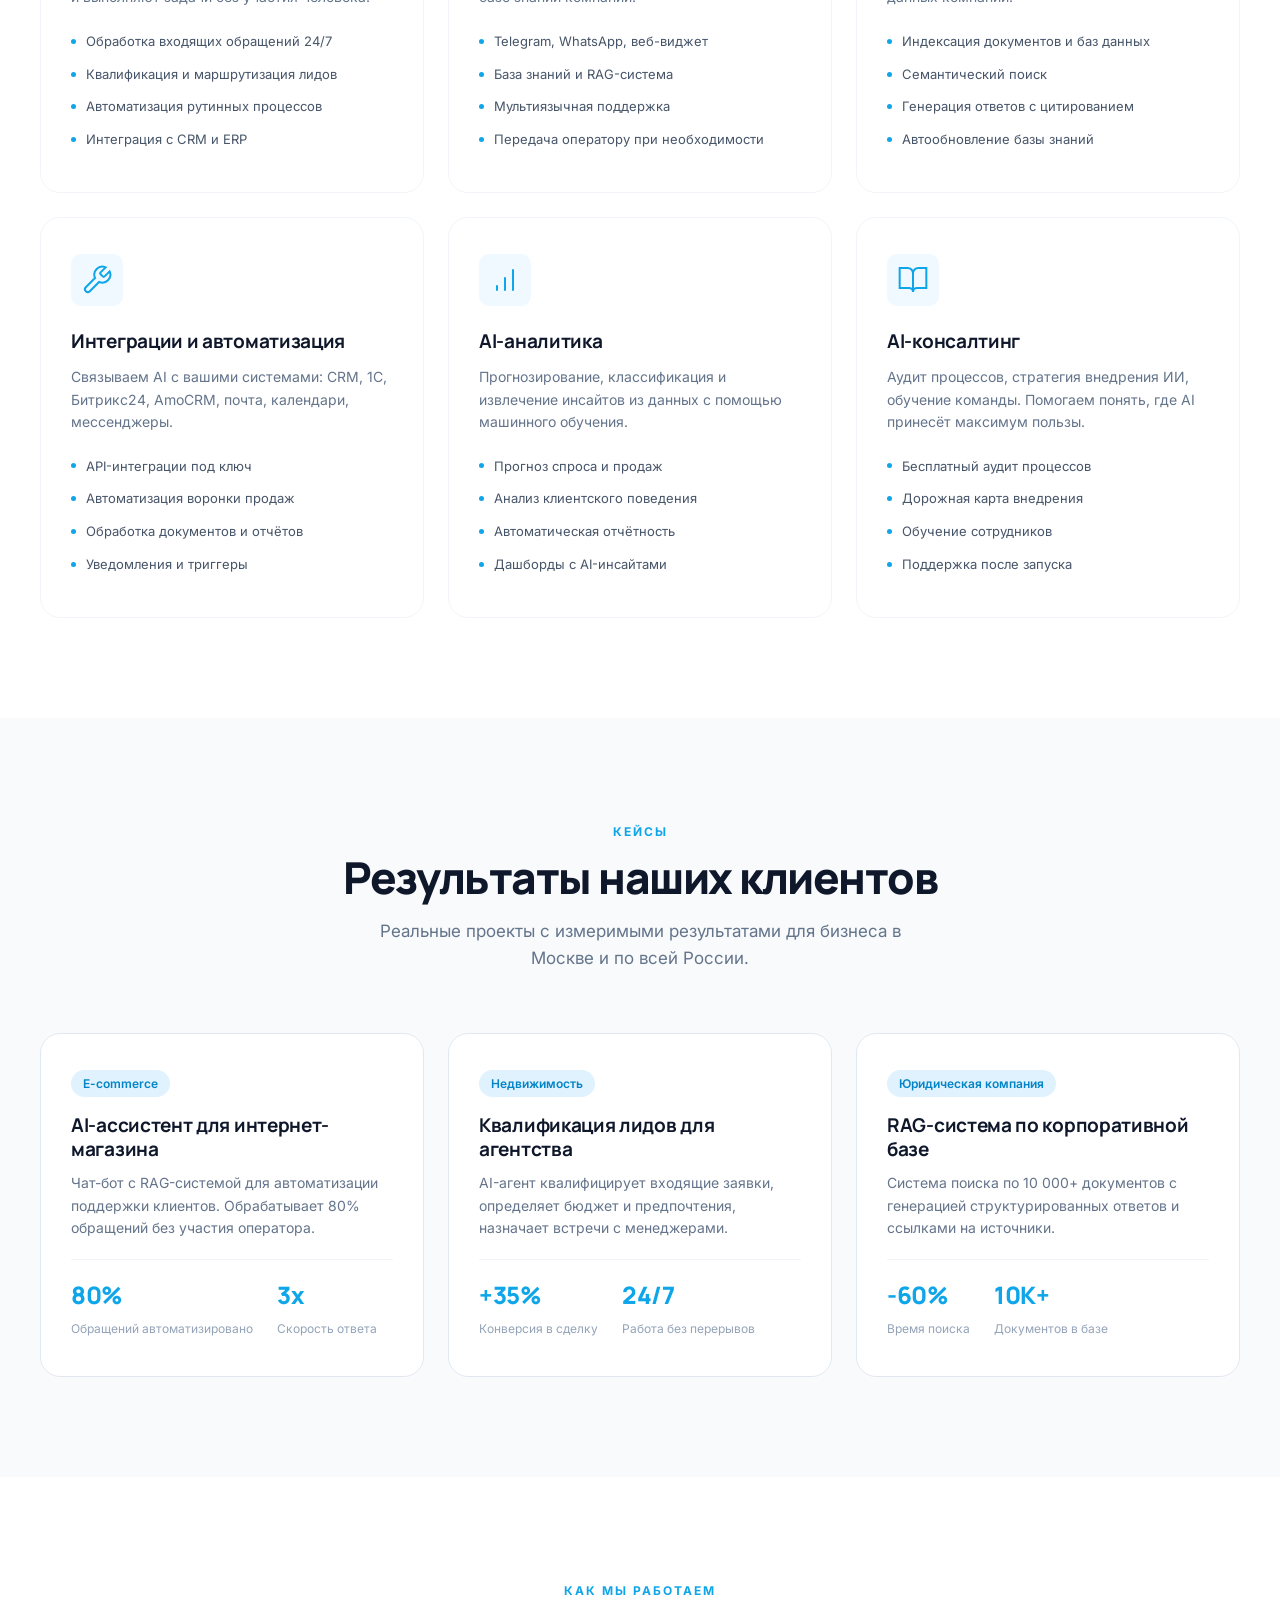
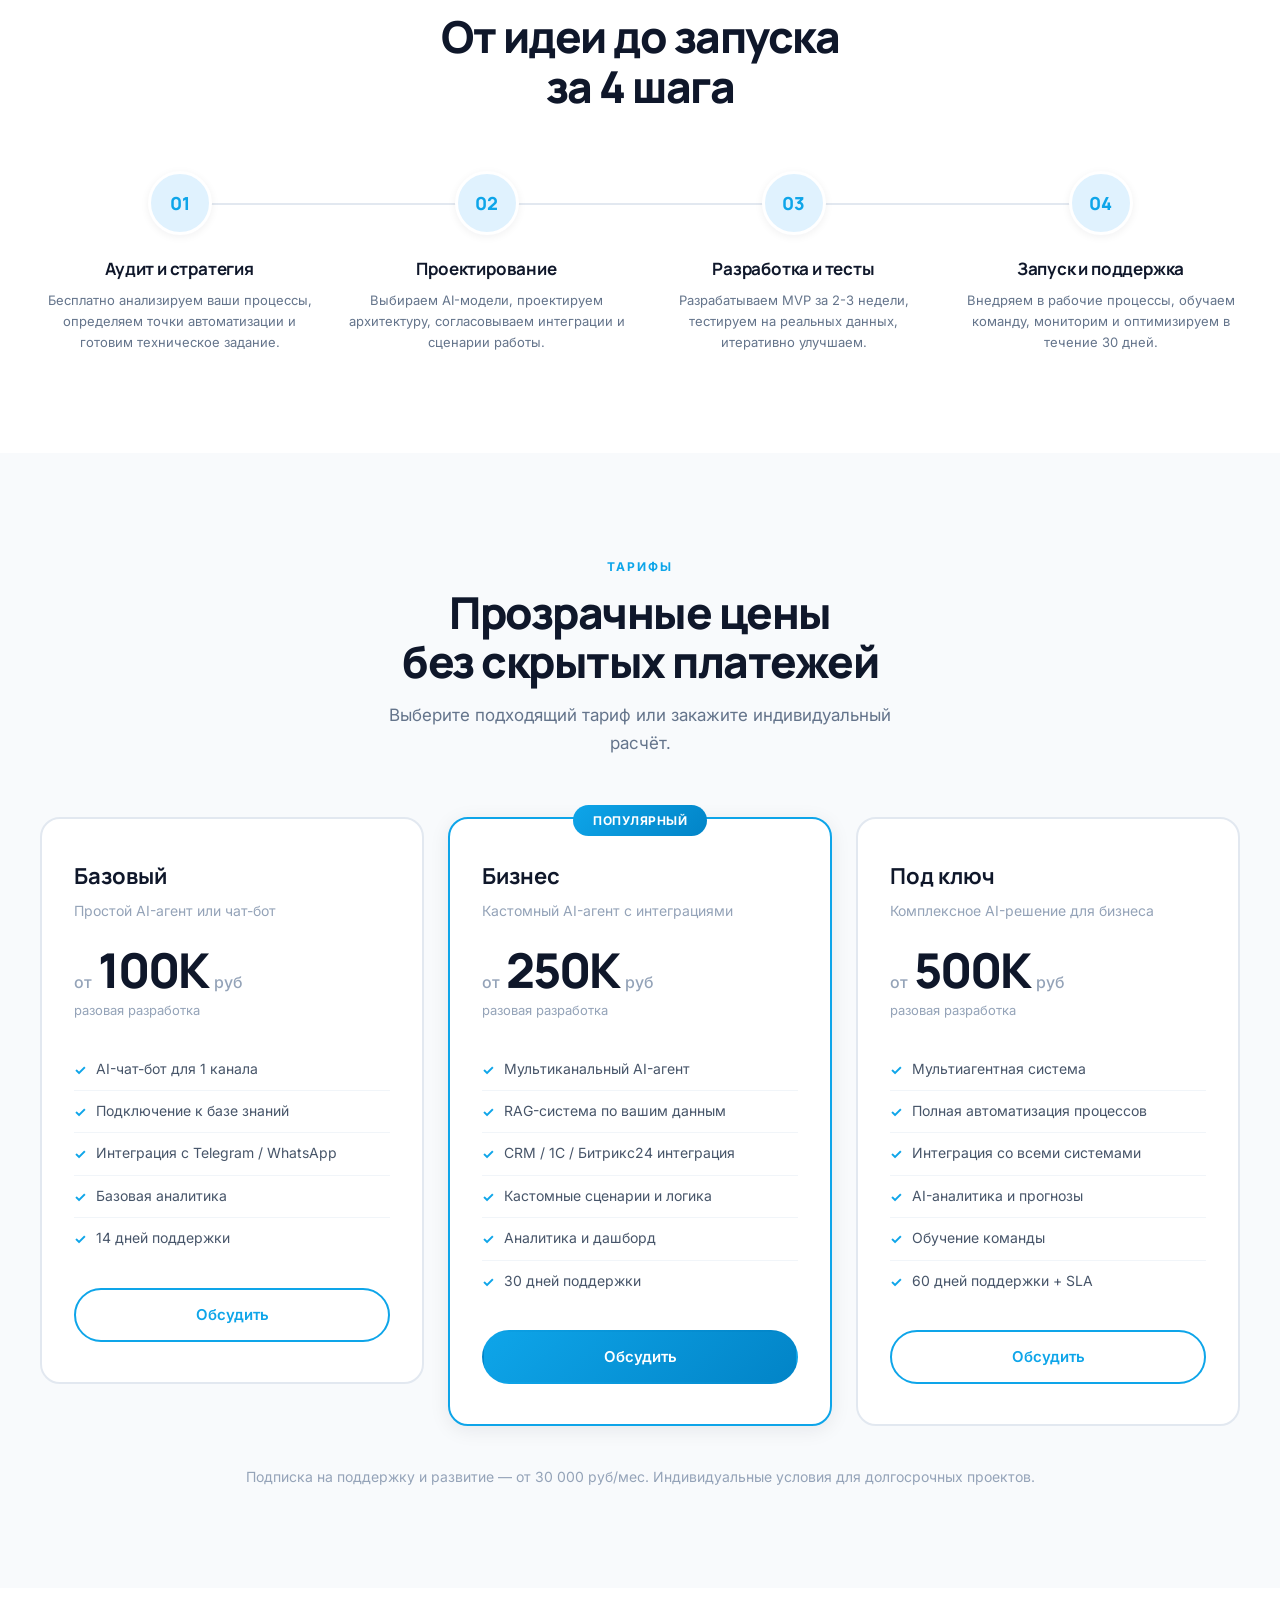
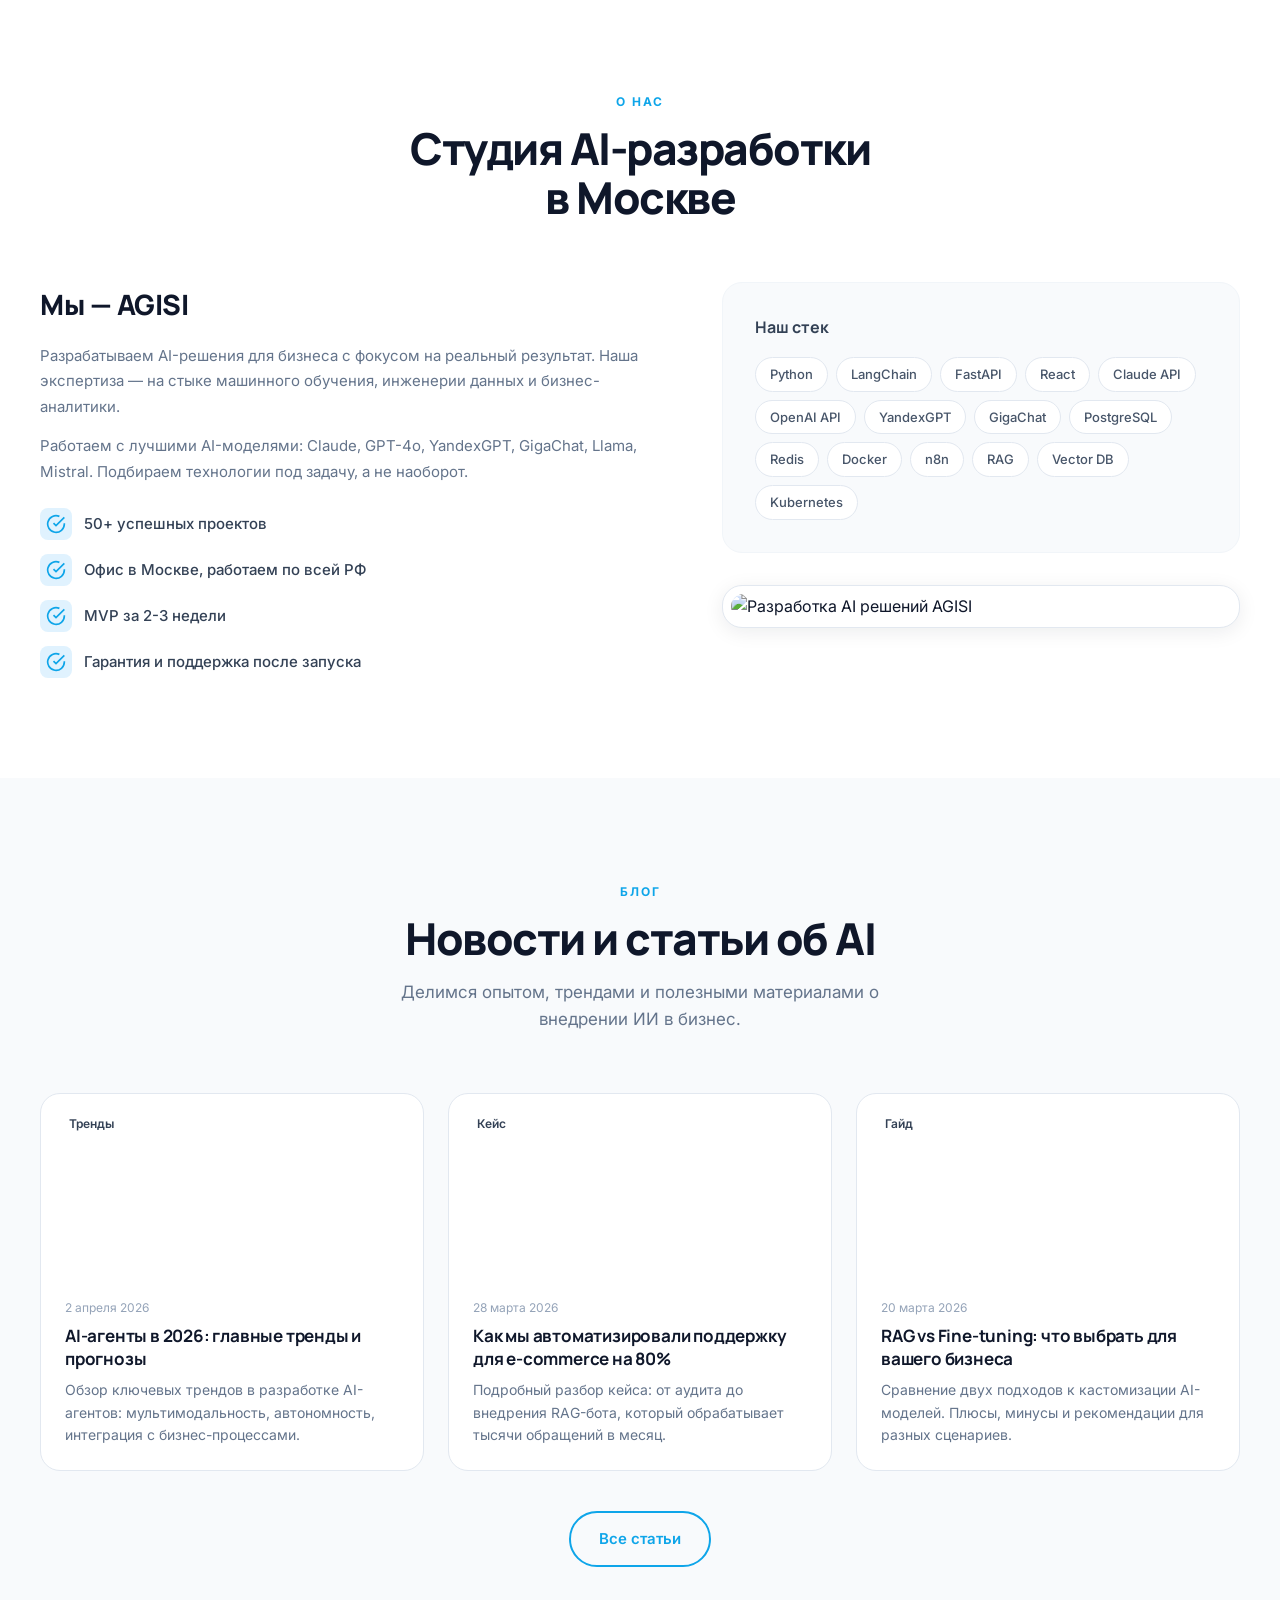
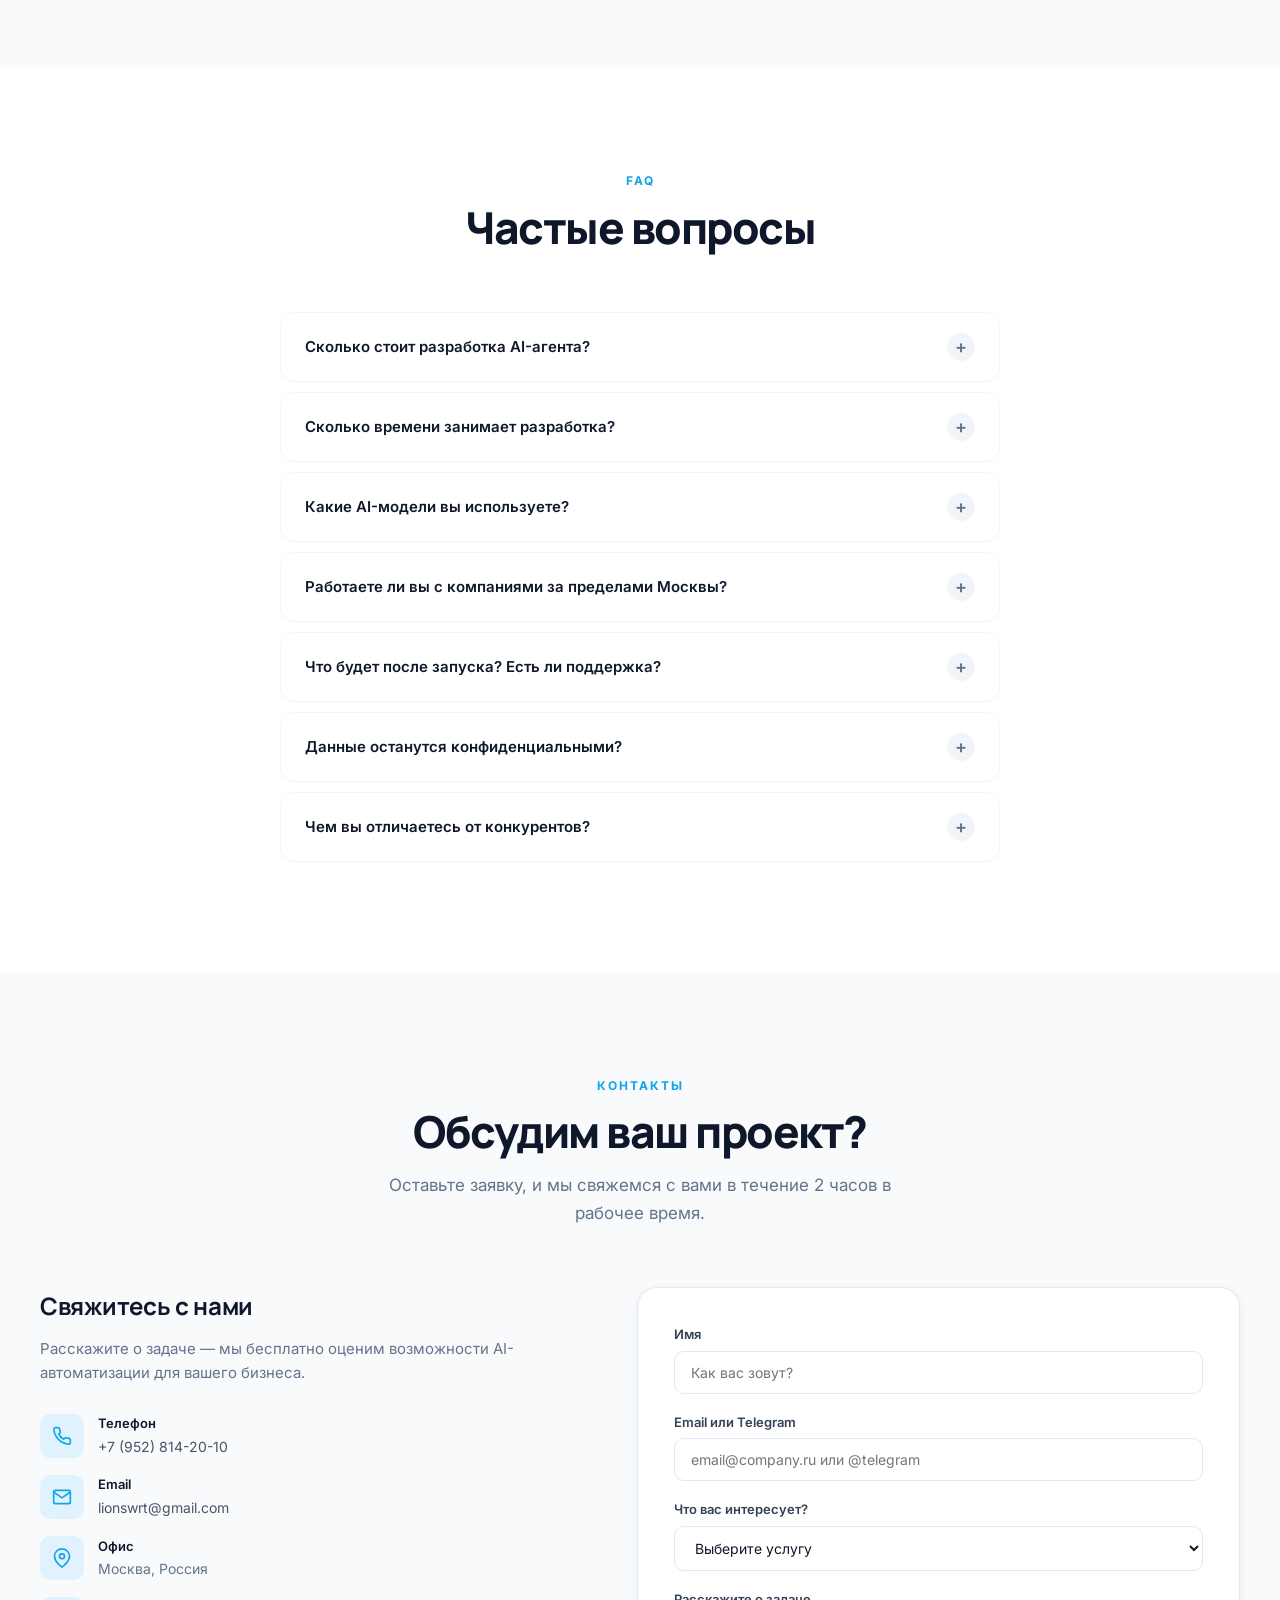
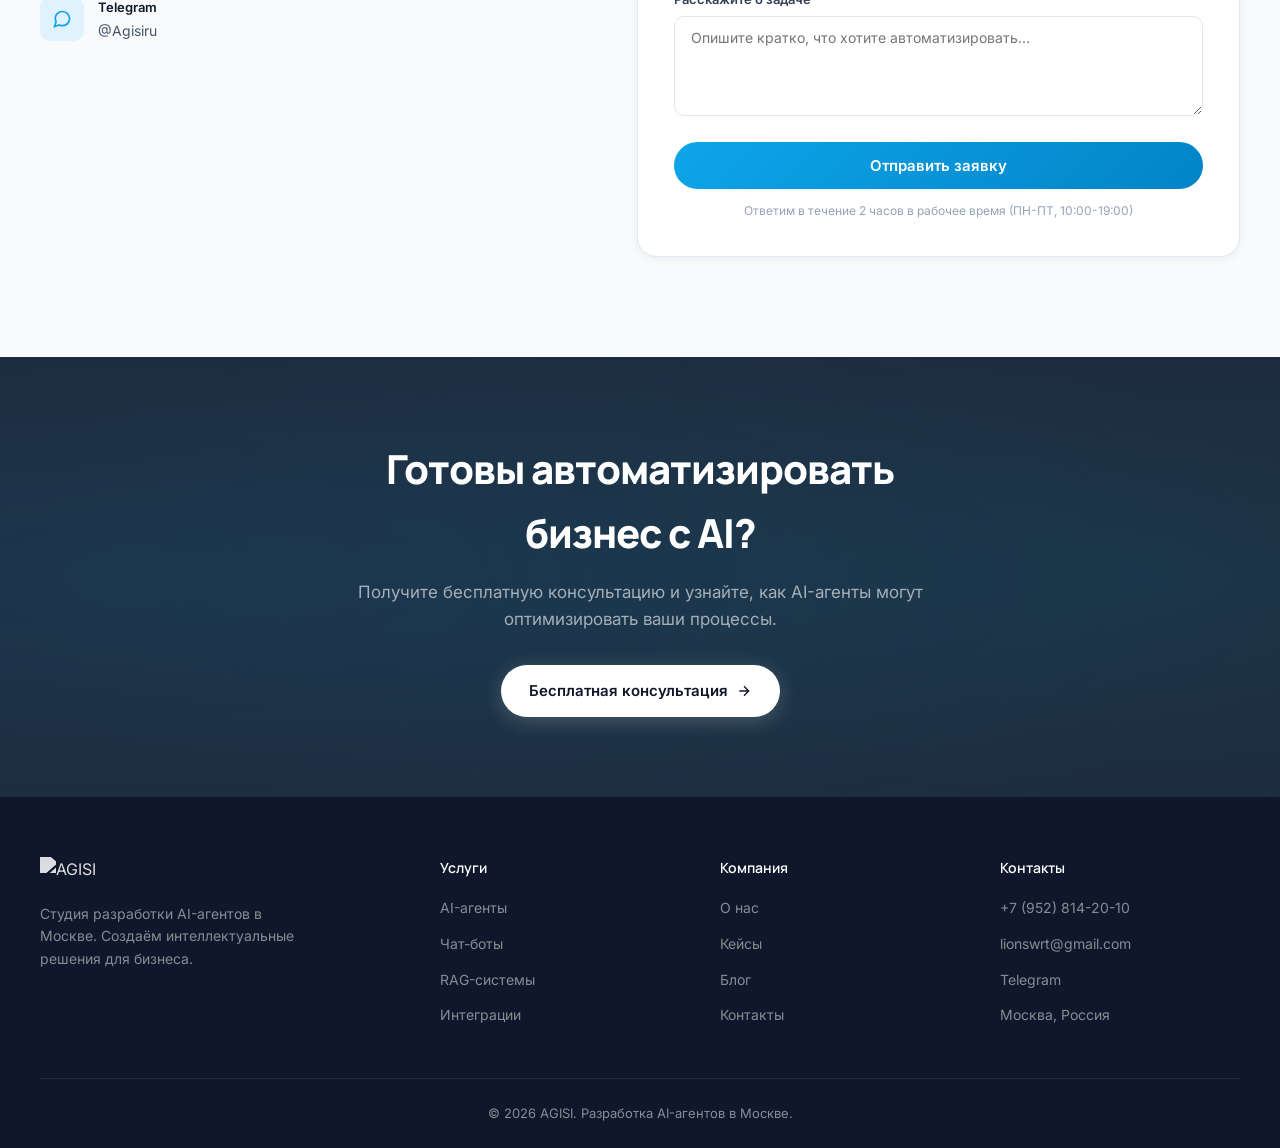
==== commit 5c67b86c: "feat: add top-bar telegram link and cache buster to styles" ====
--- a/public_html/index.html
+++ b/public_html/index.html
@@ -41,7 +41,7 @@
     <link href="https://fonts.googleapis.com/css2?family=Manrope:wght@400;500;600;700;800&family=Inter:wght@400;500;600;700&display=swap" rel="stylesheet">
 
     <!-- Styles -->
-    <link rel="stylesheet" href="styles.css">
+    <link rel="stylesheet" href="styles.css?v=1.0.1">
 
     <!-- Structured Data: Organization -->
     <script type="application/ld+json">
@@ -171,6 +171,11 @@
             <span class="top-bar-divider"></span>
             <a href="tel:+79528142010" class="top-bar-phone">+7 (952) 814-20-10</a>
             <span class="top-bar-divider"></span>
+            <a href="https://t.me/agisiru" target="_blank" rel="noopener" class="top-bar-telegram">
+                <svg width="14" height="14" viewBox="0 0 24 24"><path d="M20.665 3.717l-17.73 6.837c-1.21.486-1.203 1.161-.222 1.462l4.552 1.42 10.532-6.645c.498-.303.953-.14.578.192l-8.533 7.701-.33 4.955c.485 0 .699-.223.97-.483l2.33-2.267 4.848 3.58c.893.493 1.536.24 1.76-.826l3.18-14.992c.325-1.302-.5-1.892-1.355-1.503z"/></svg>
+                Telegram
+            </a>
+            <span class="top-bar-divider"></span>
             <span class="top-bar-free">Бесплатная консультация</span>
         </div>
     </div>
--- a/public_html/styles.css
+++ b/public_html/styles.css
@@ -1799,3 +1799,29 @@
 .process-step:nth-child(3) { transition-delay: 0.2s; }
 .process-step:nth-child(4) { transition-delay: 0.3s; }
 
+/* ===== TOP BAR TELEGRAM ICON ===== */
+.top-bar-telegram {
+    color: #0EA5E9; /* theme primary blue */
+    font-weight: 600;
+    display: inline-flex;
+    align-items: center;
+    gap: 4px;
+    transition: opacity 0.2s, transform 0.2s;
+}
+
+.top-bar-telegram:hover {
+    opacity: 0.85;
+    transform: scale(1.03);
+}
+
+.top-bar-telegram svg {
+    fill: currentColor;
+    transform: rotate(-5deg);
+    transition: transform 0.2s ease;
+}
+
+.top-bar-telegram:hover svg {
+    transform: rotate(5deg) scale(1.08);
+}
+
+
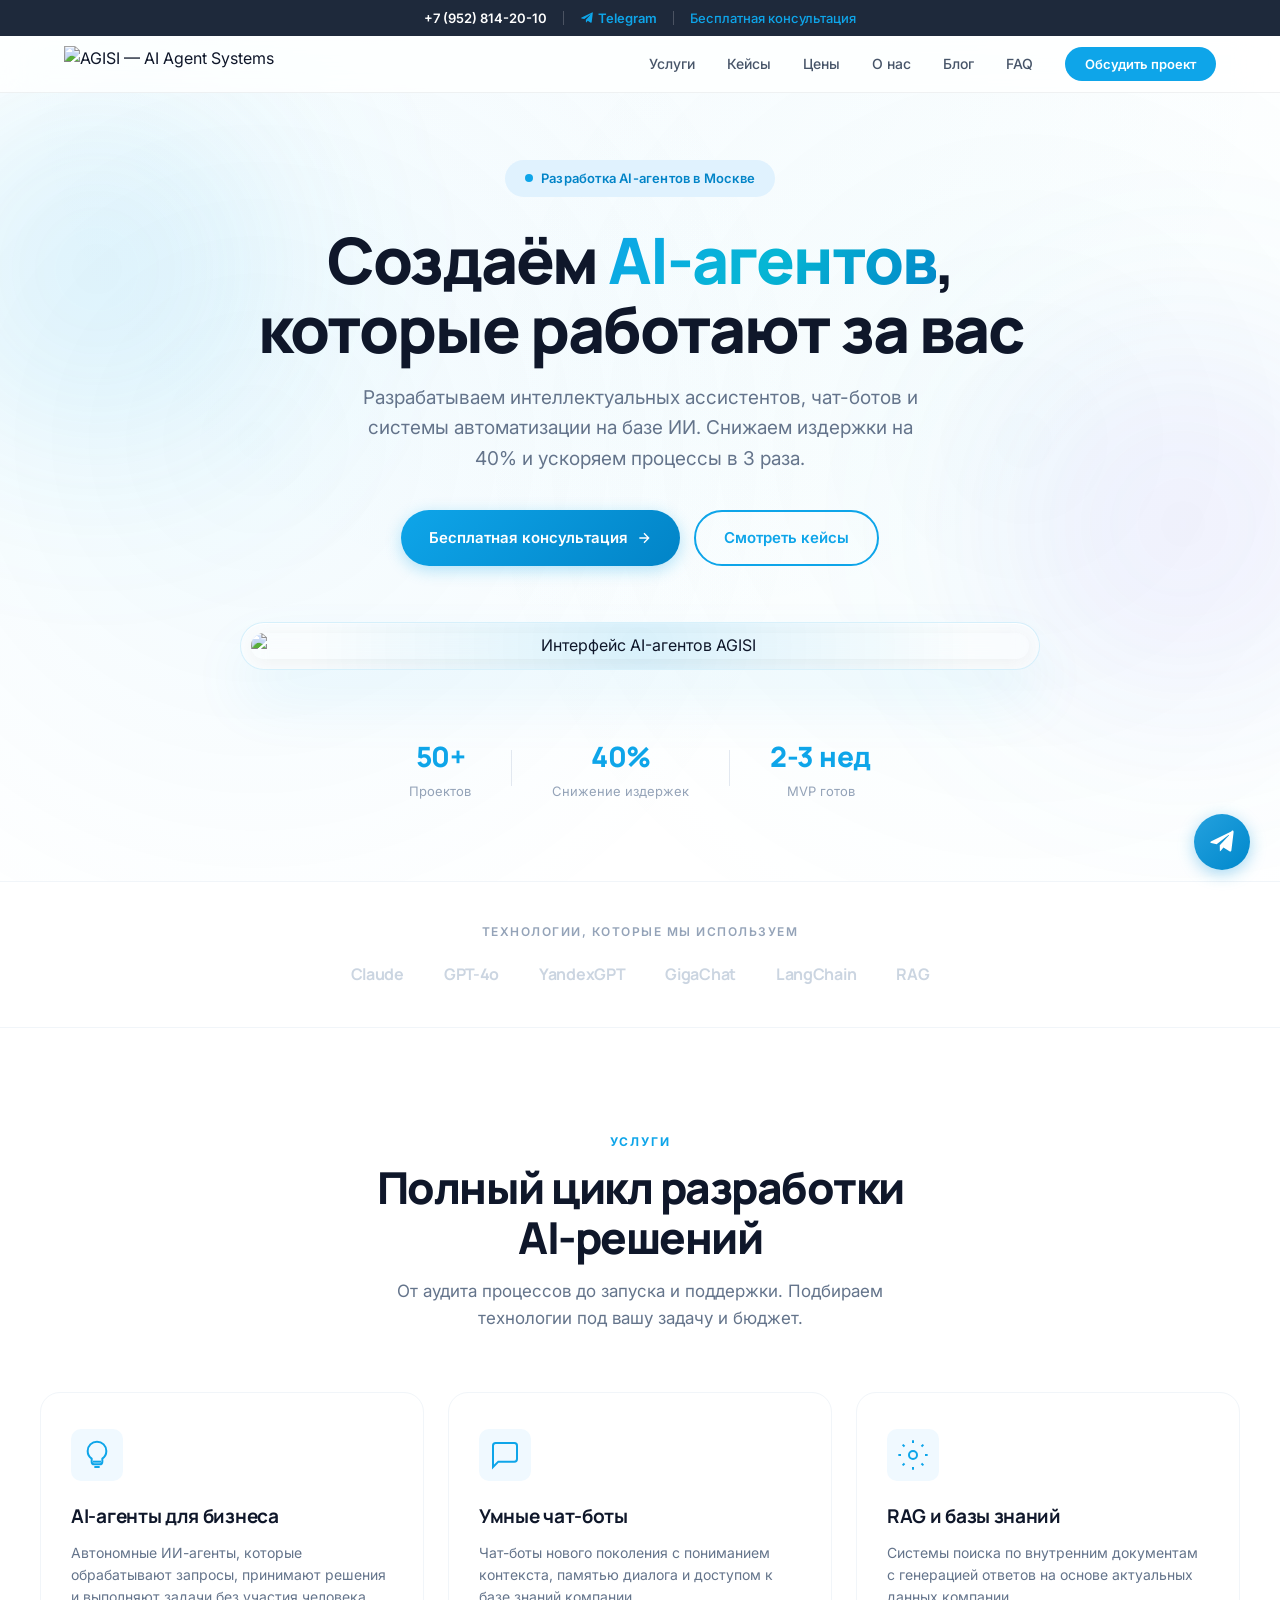
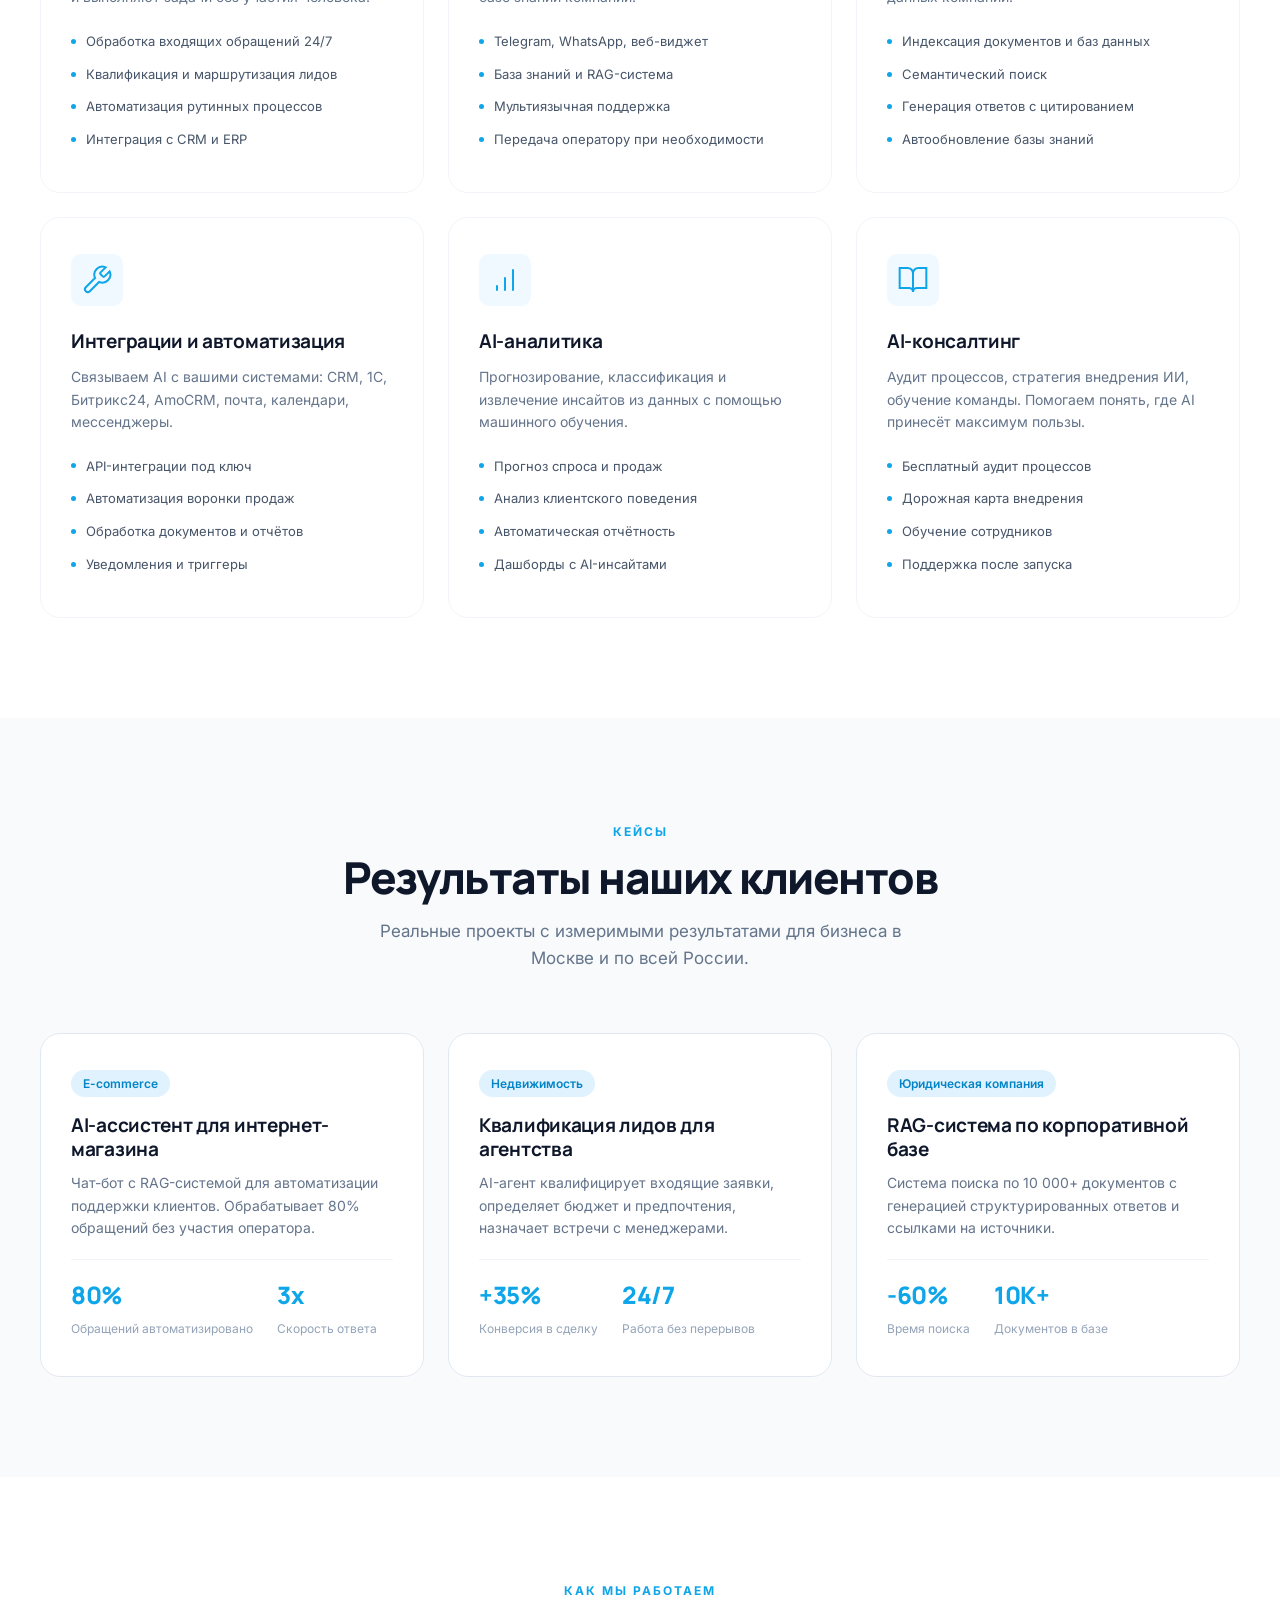
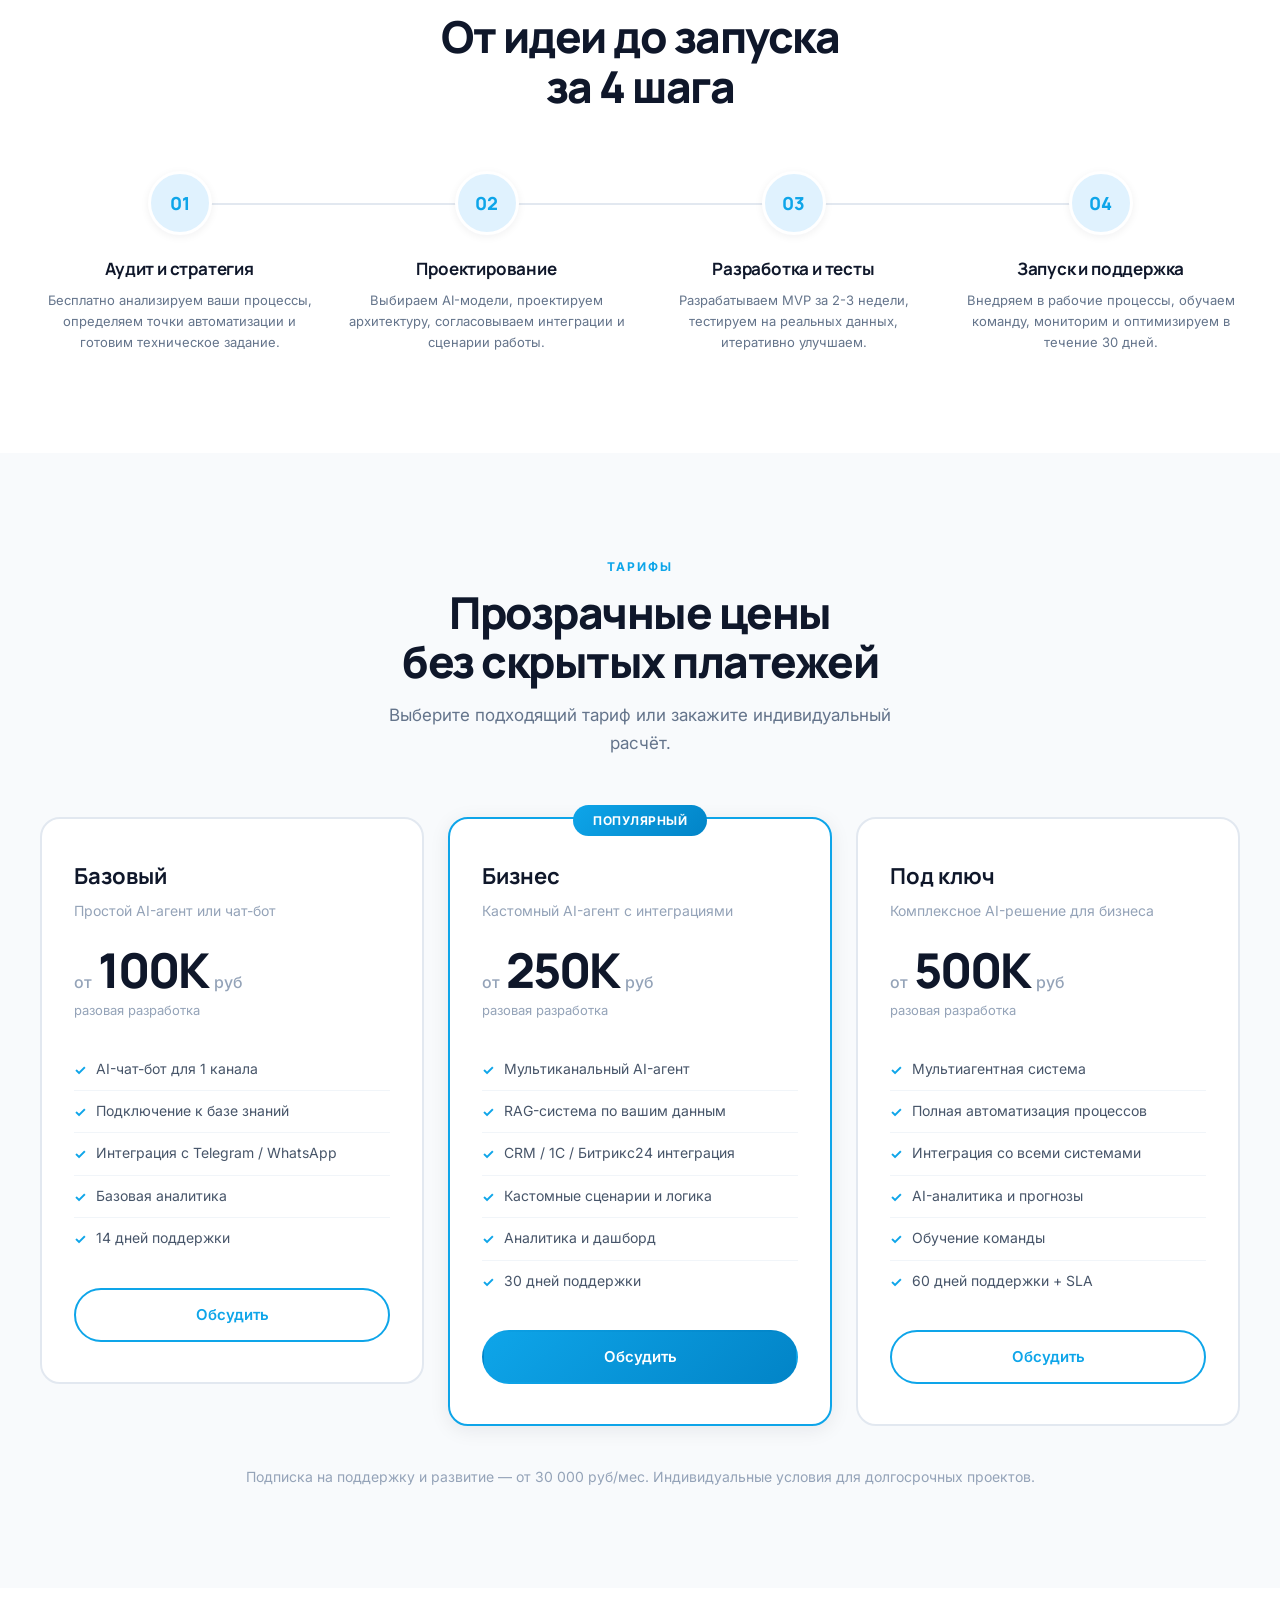
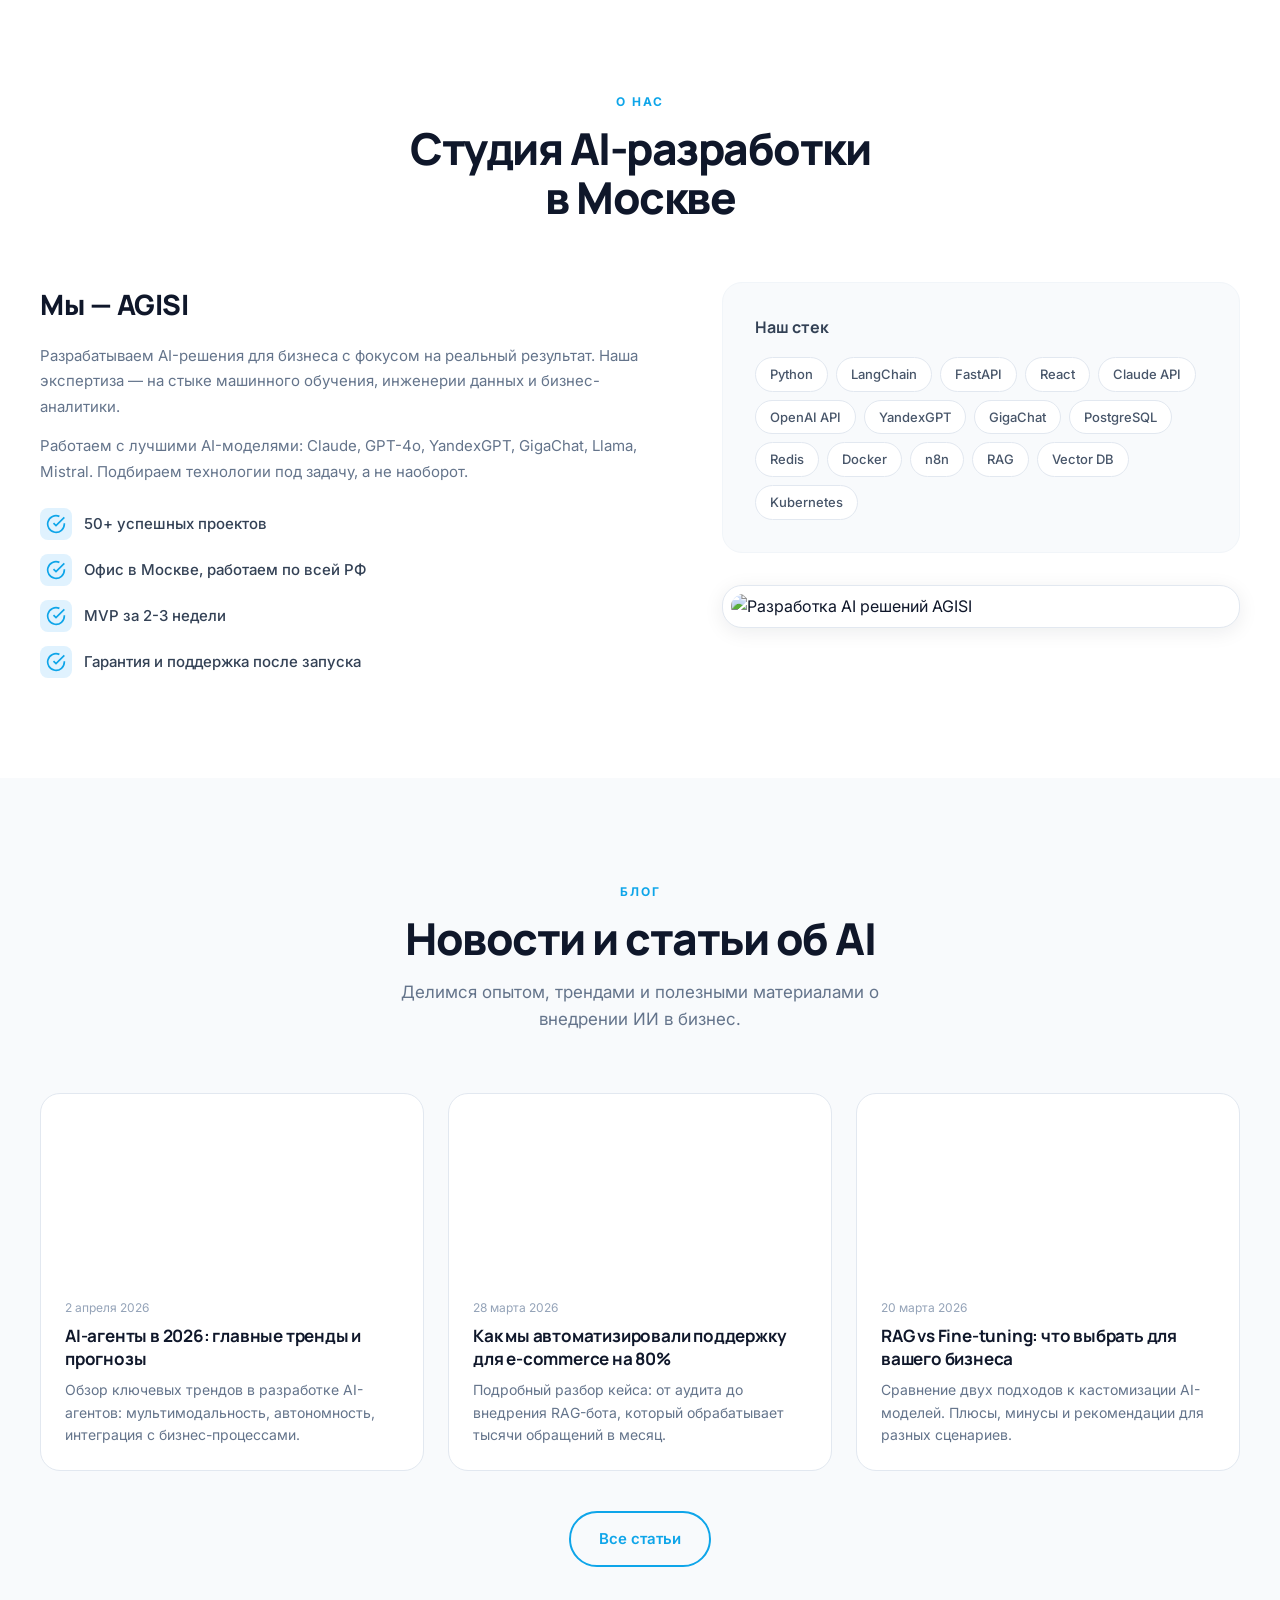
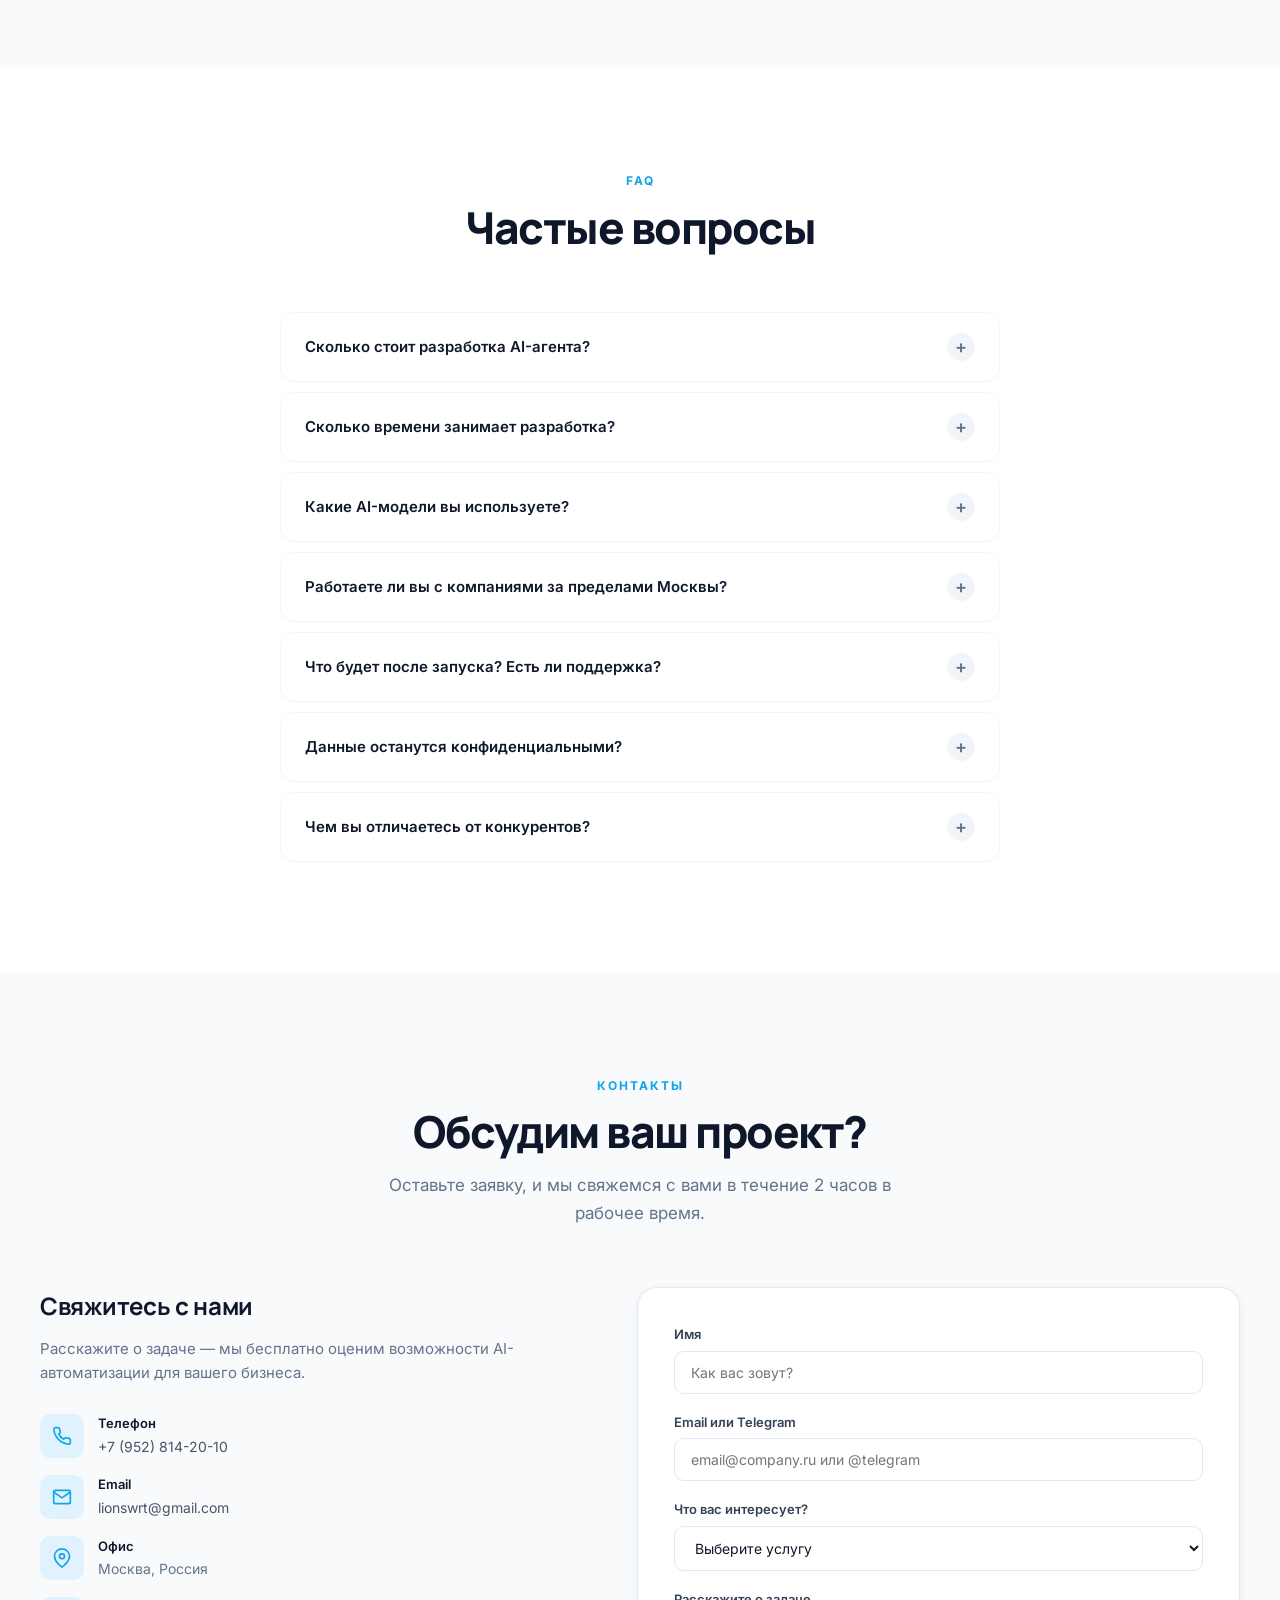
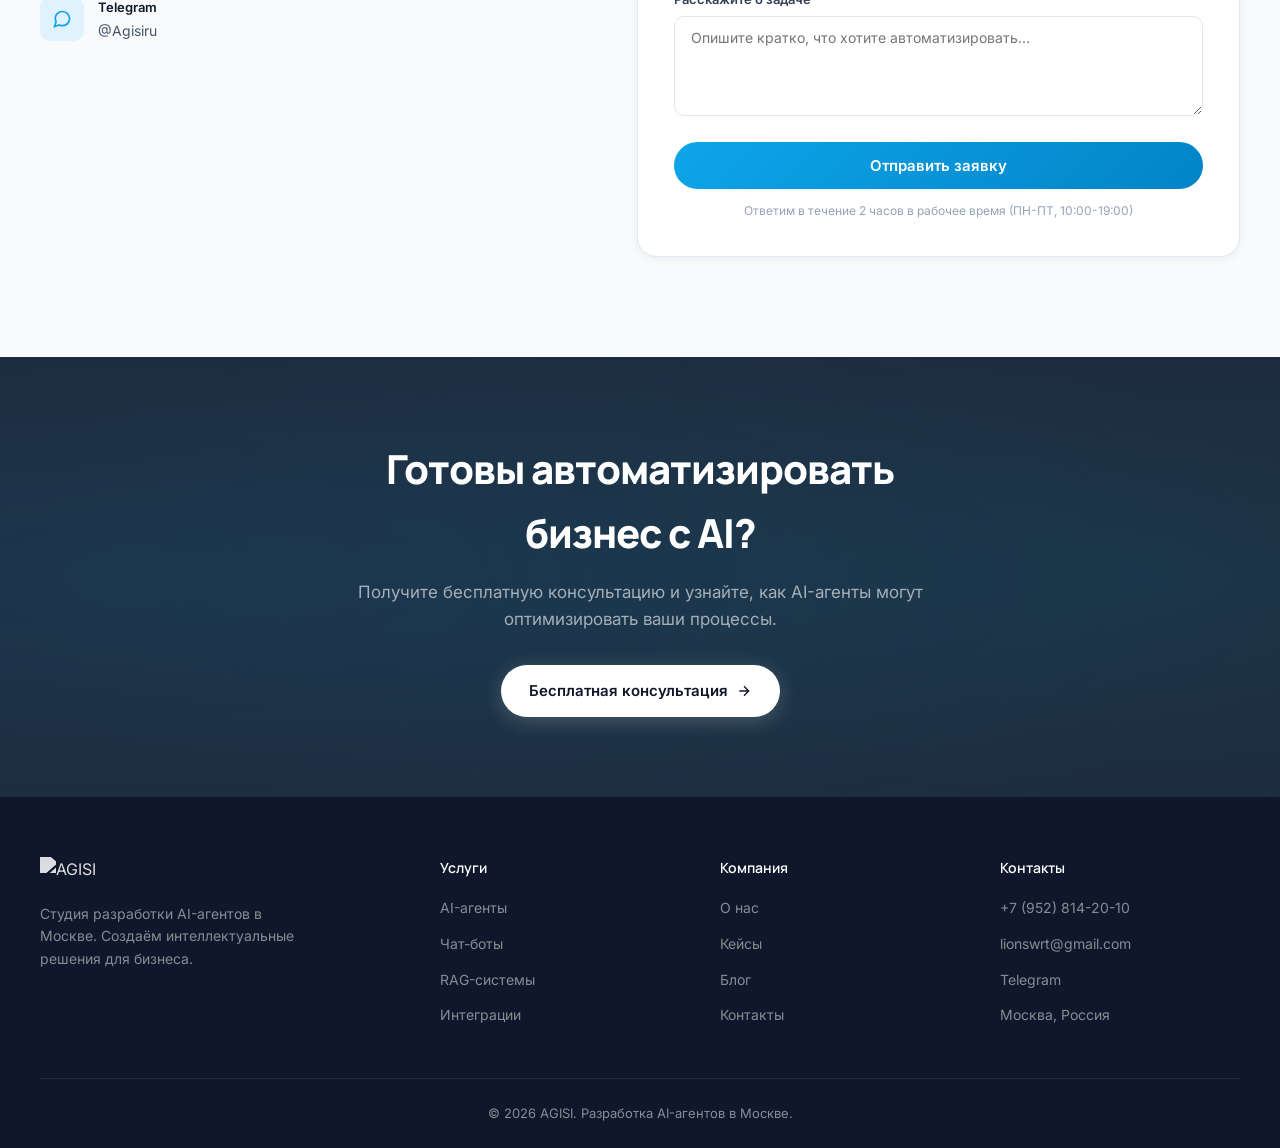
==== commit bb1074d5: "feat: remove moscow location label from top-bar" ====
--- a/public_html/index.html
+++ b/public_html/index.html
@@ -164,11 +164,7 @@
     <!-- TOP BAR -->
     <div class="top-bar">
         <div class="top-bar-inner">
-            <span class="top-bar-location">
-                <svg width="14" height="14" viewBox="0 0 24 24" fill="none" stroke="currentColor" stroke-width="2"><path d="M21 10c0 7-9 13-9 13s-9-6-9-13a9 9 0 0118 0z"/><circle cx="12" cy="10" r="3"/></svg>
-                Москва
-            </span>
-            <span class="top-bar-divider"></span>
+
             <a href="tel:+79528142010" class="top-bar-phone">+7 (952) 814-20-10</a>
             <span class="top-bar-divider"></span>
             <a href="https://t.me/agisiru" target="_blank" rel="noopener" class="top-bar-telegram">
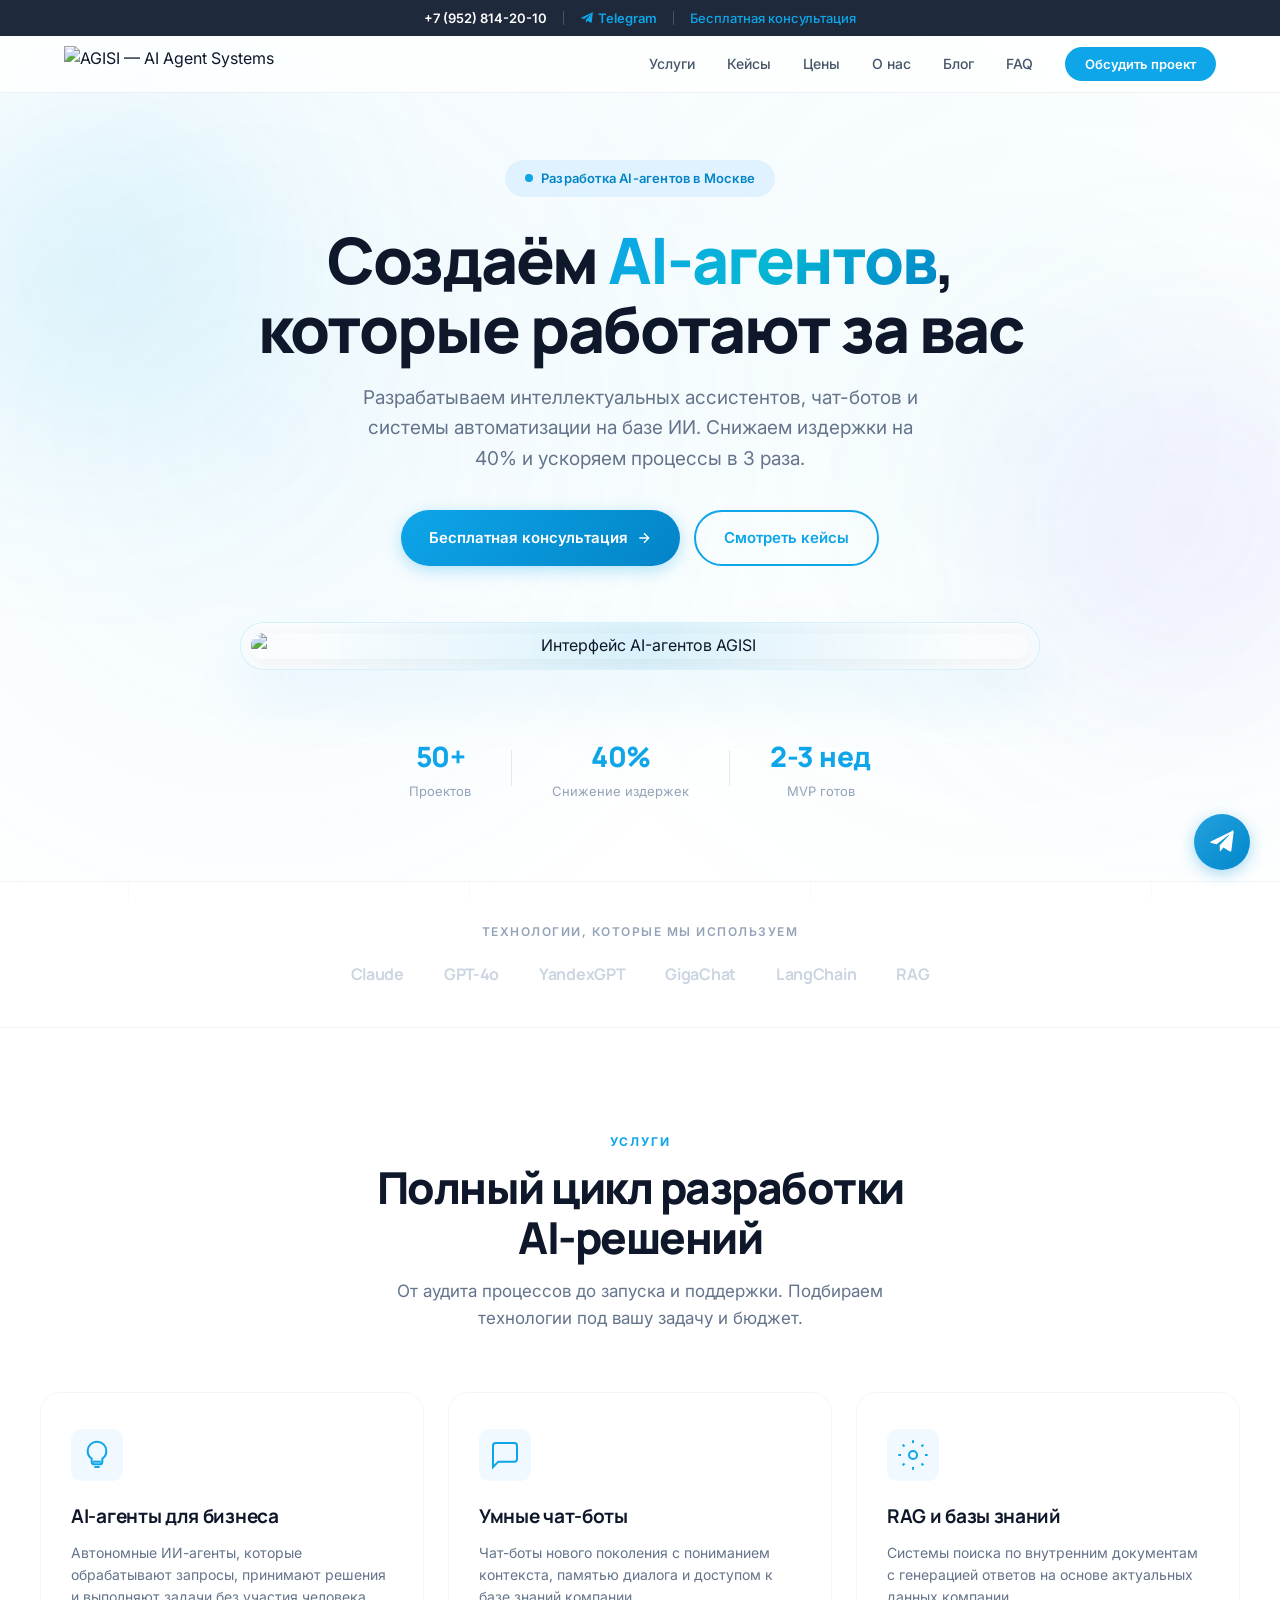
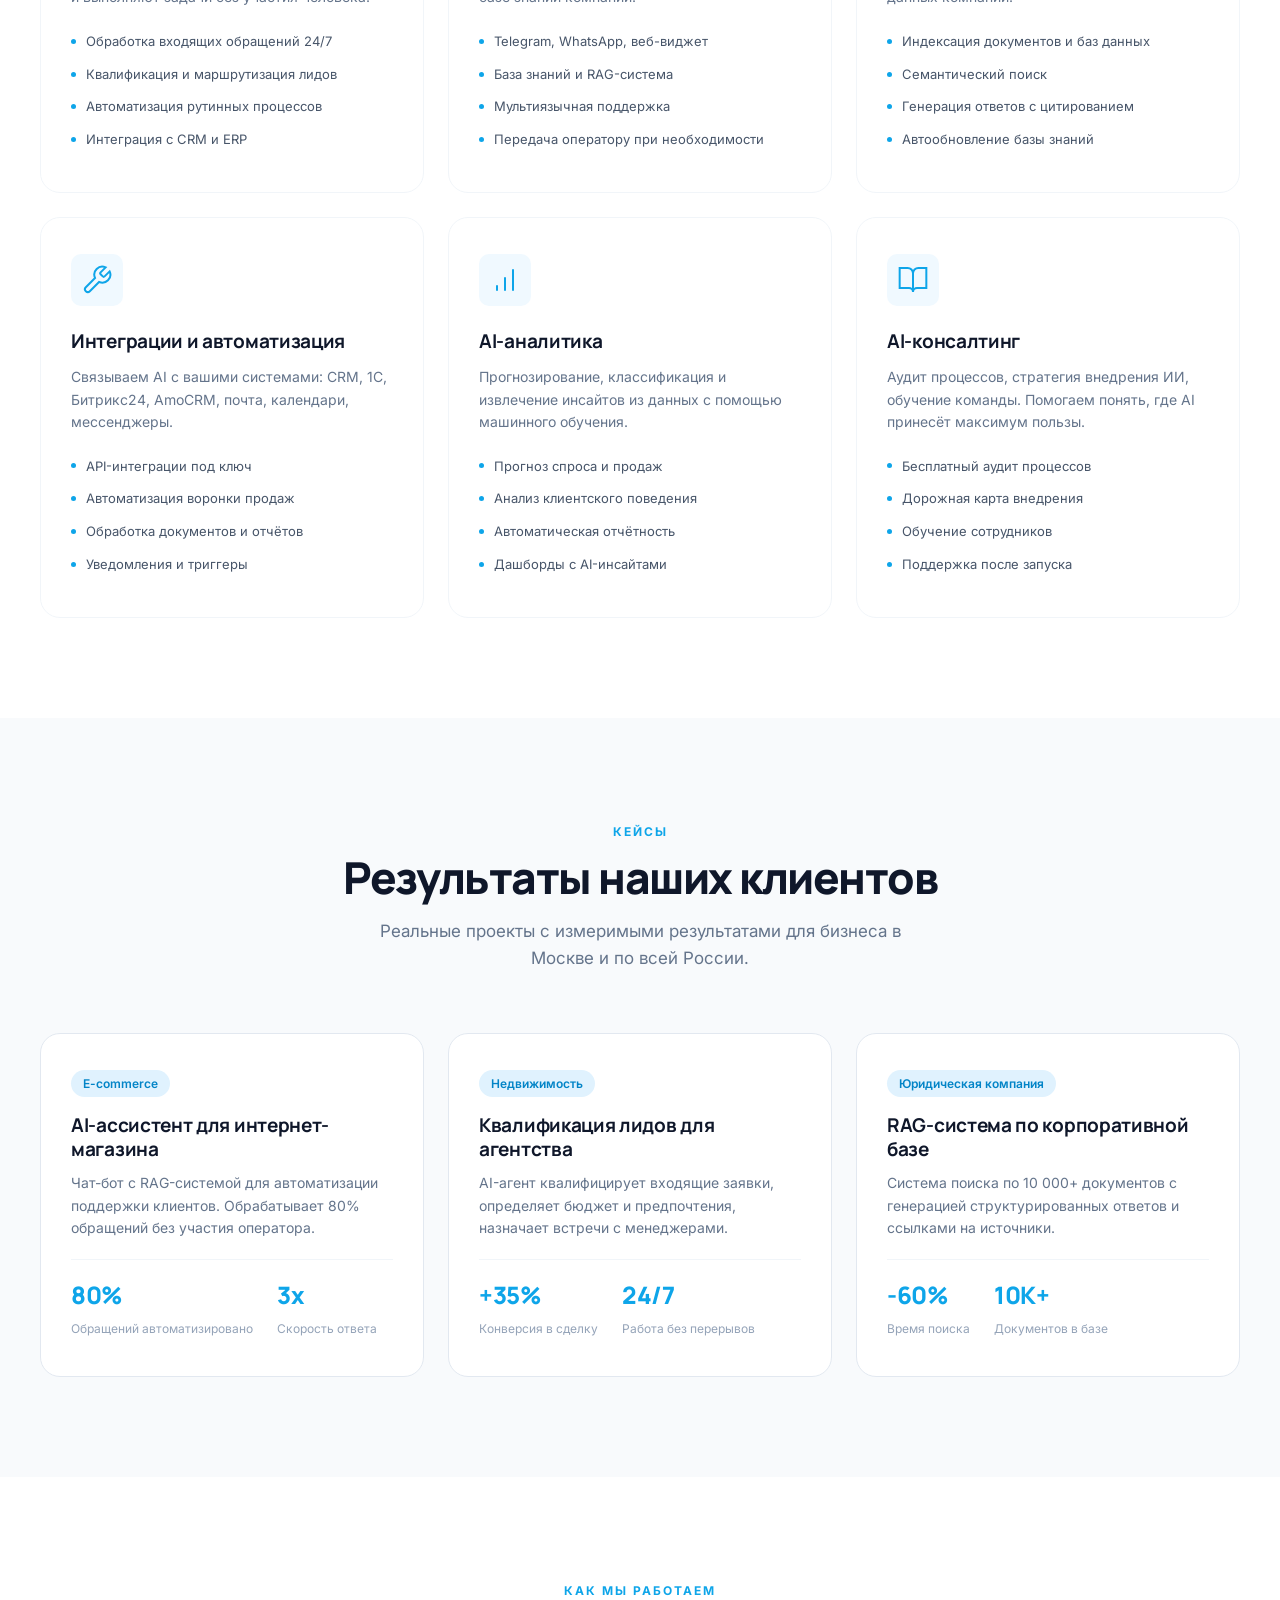
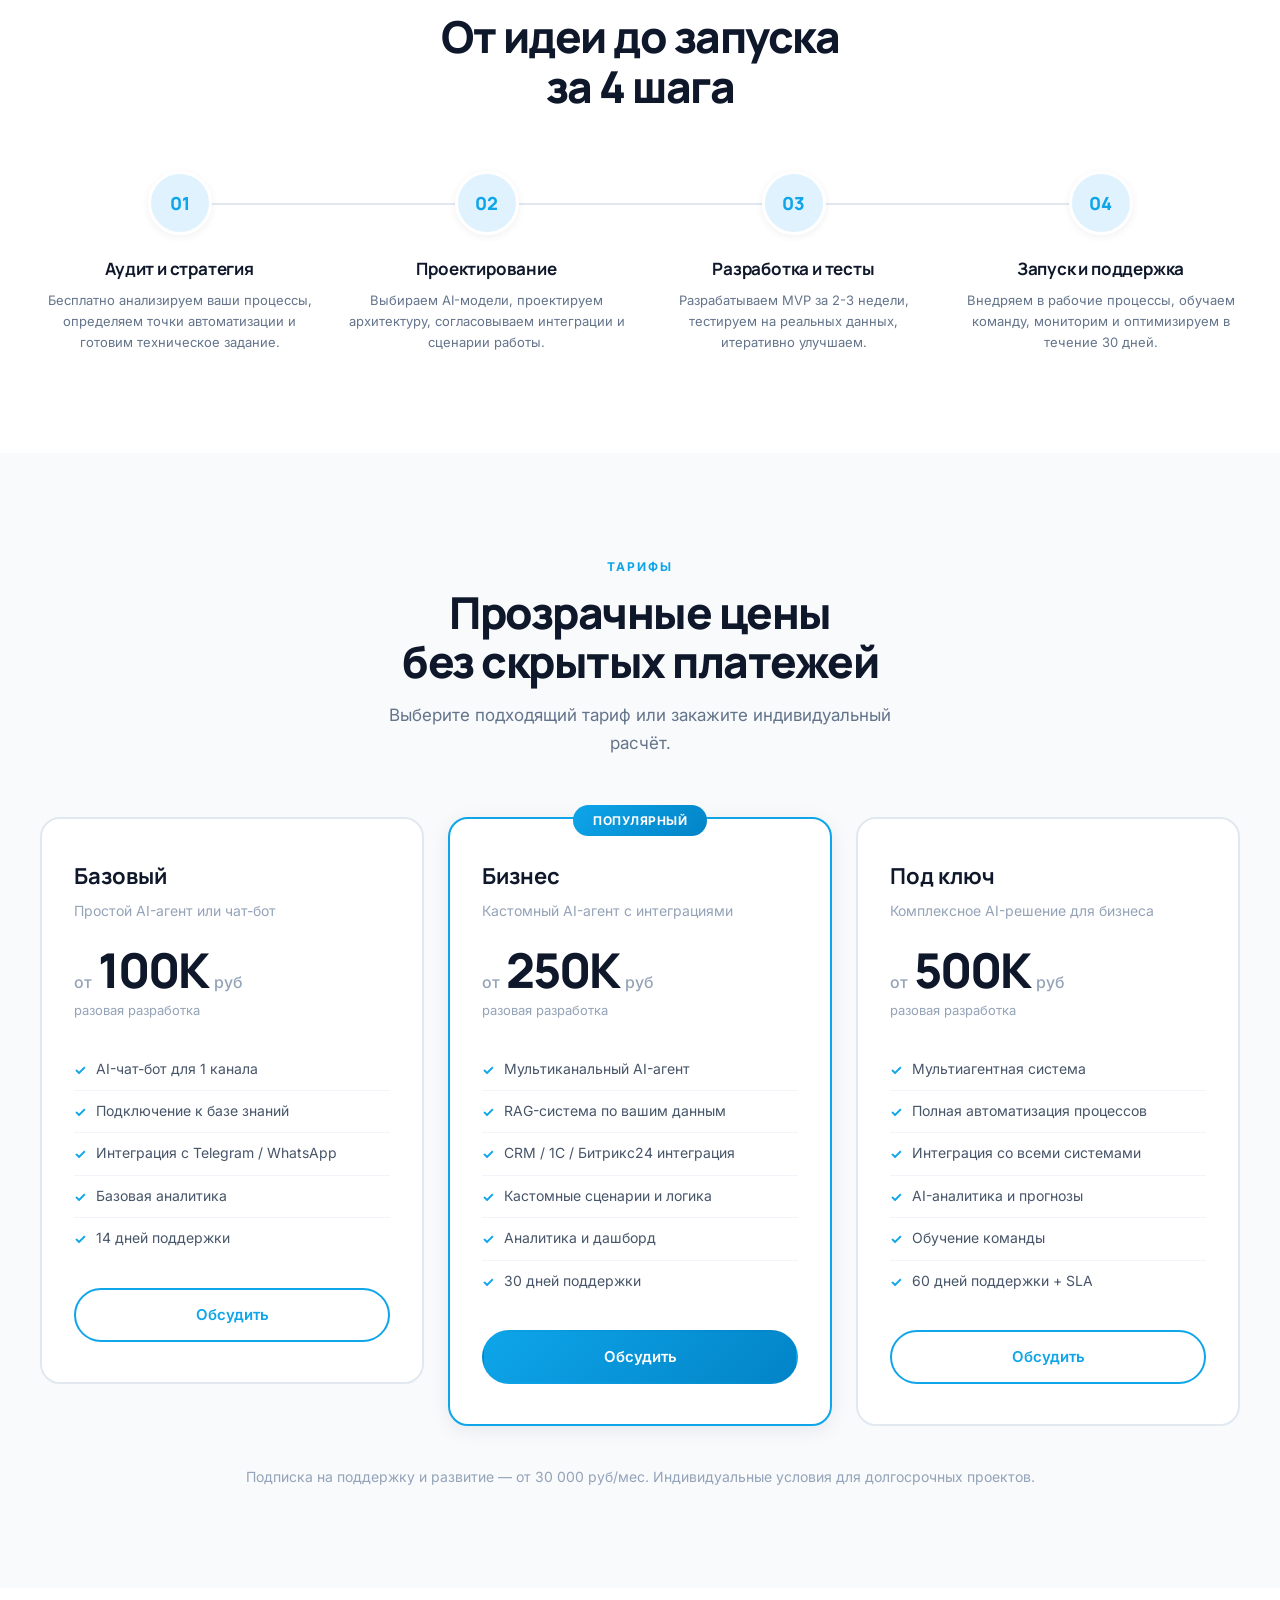
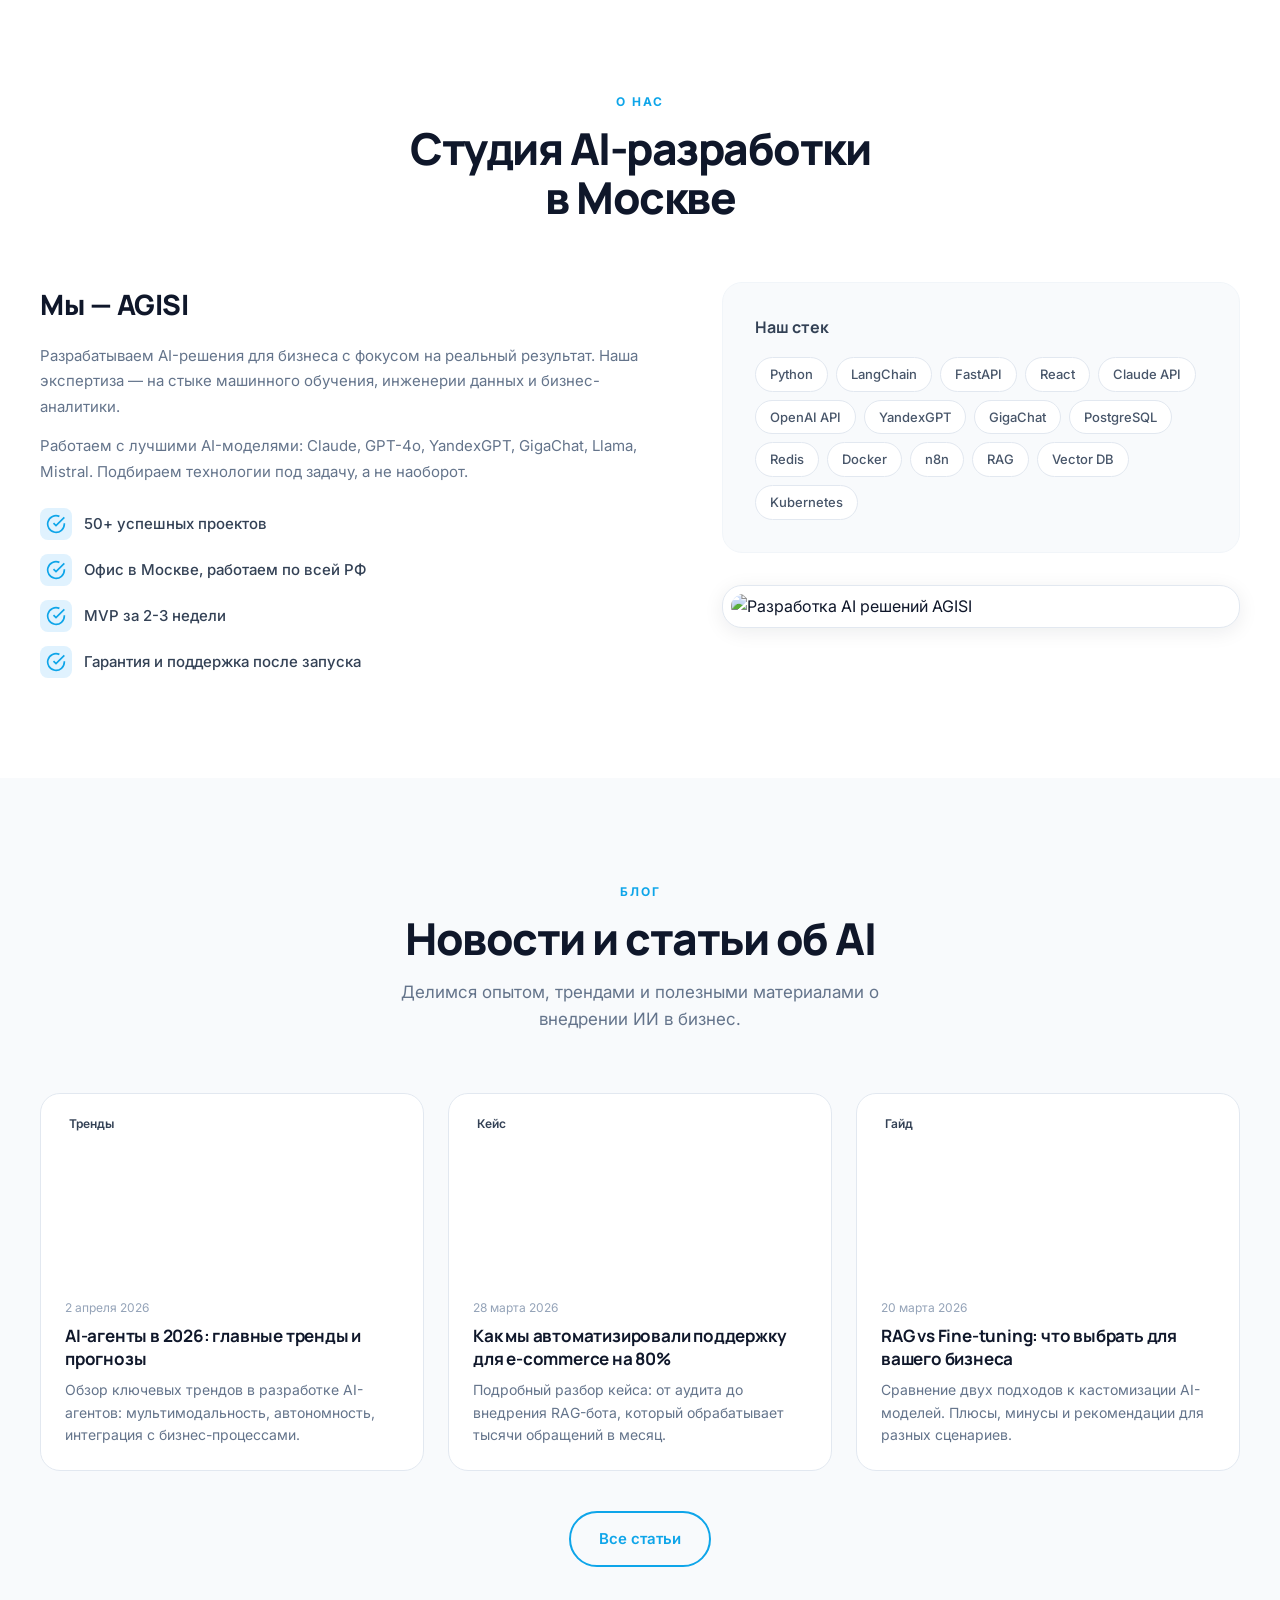
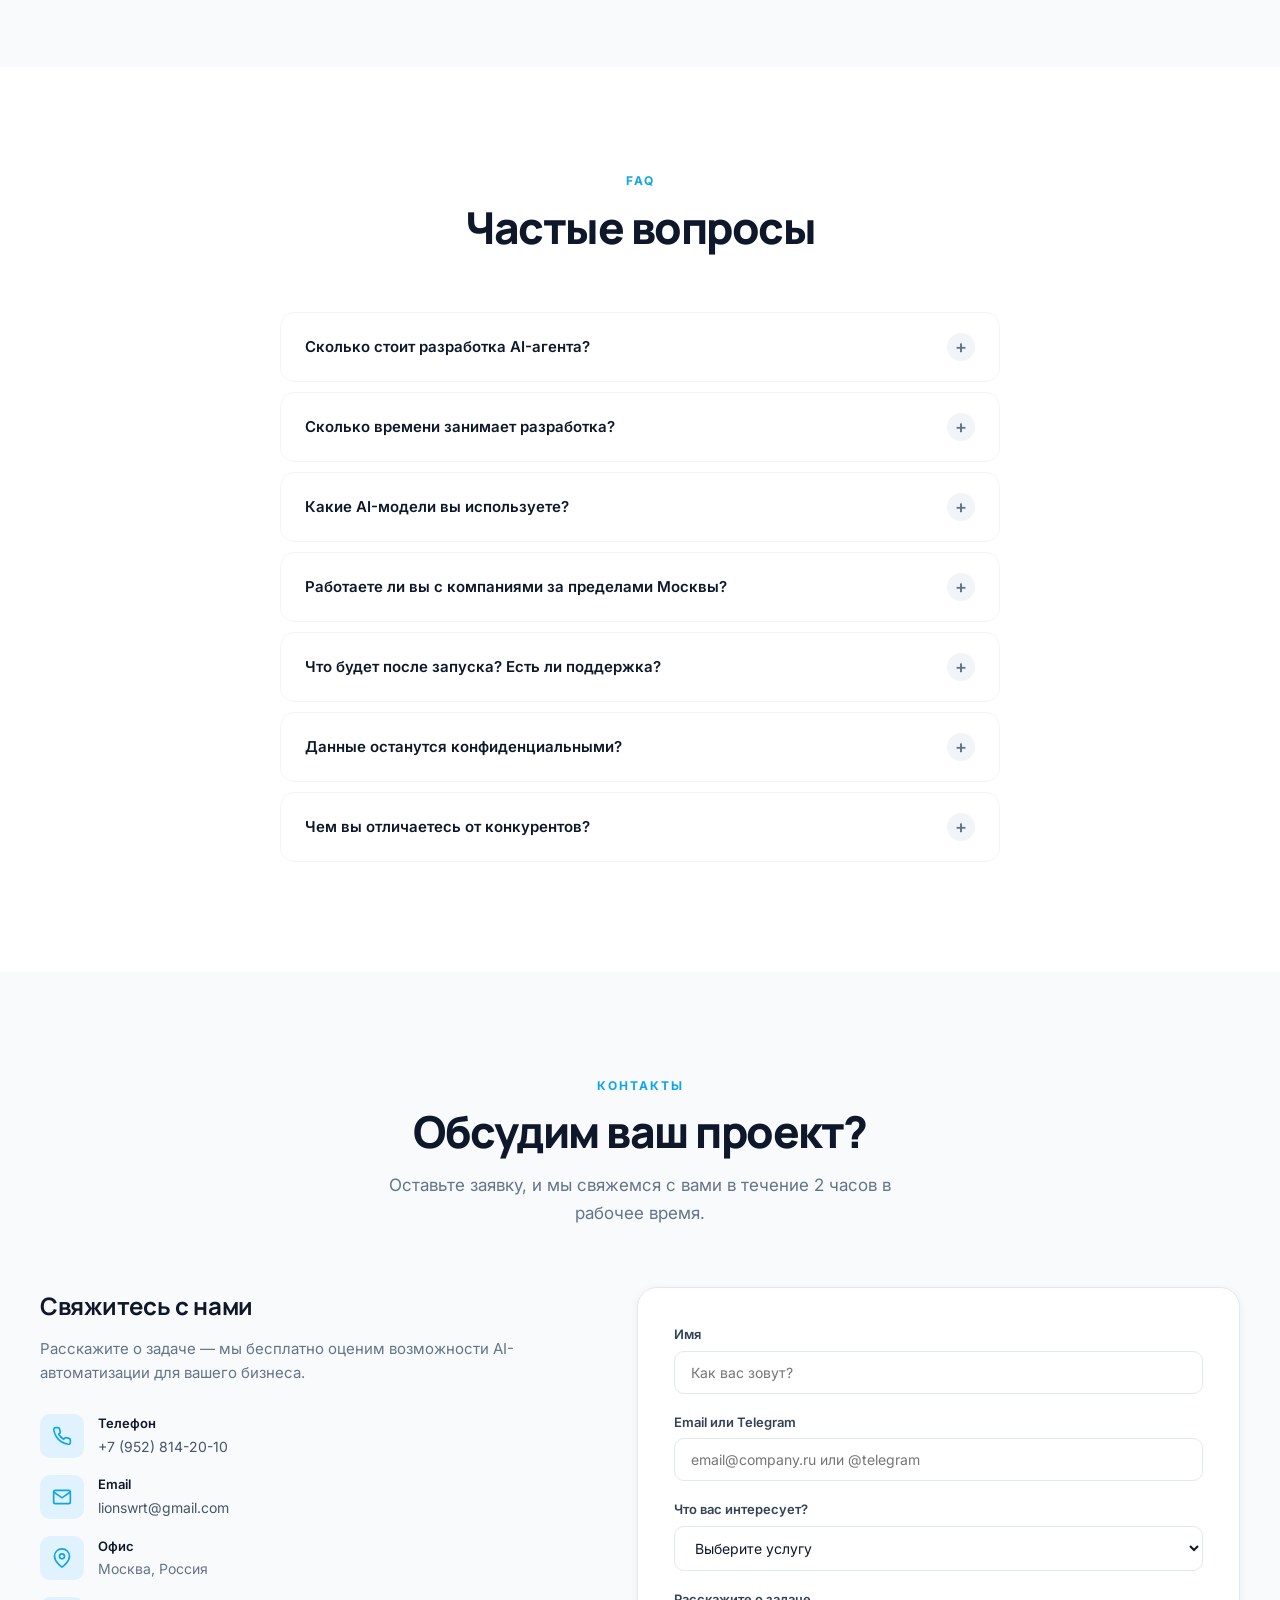
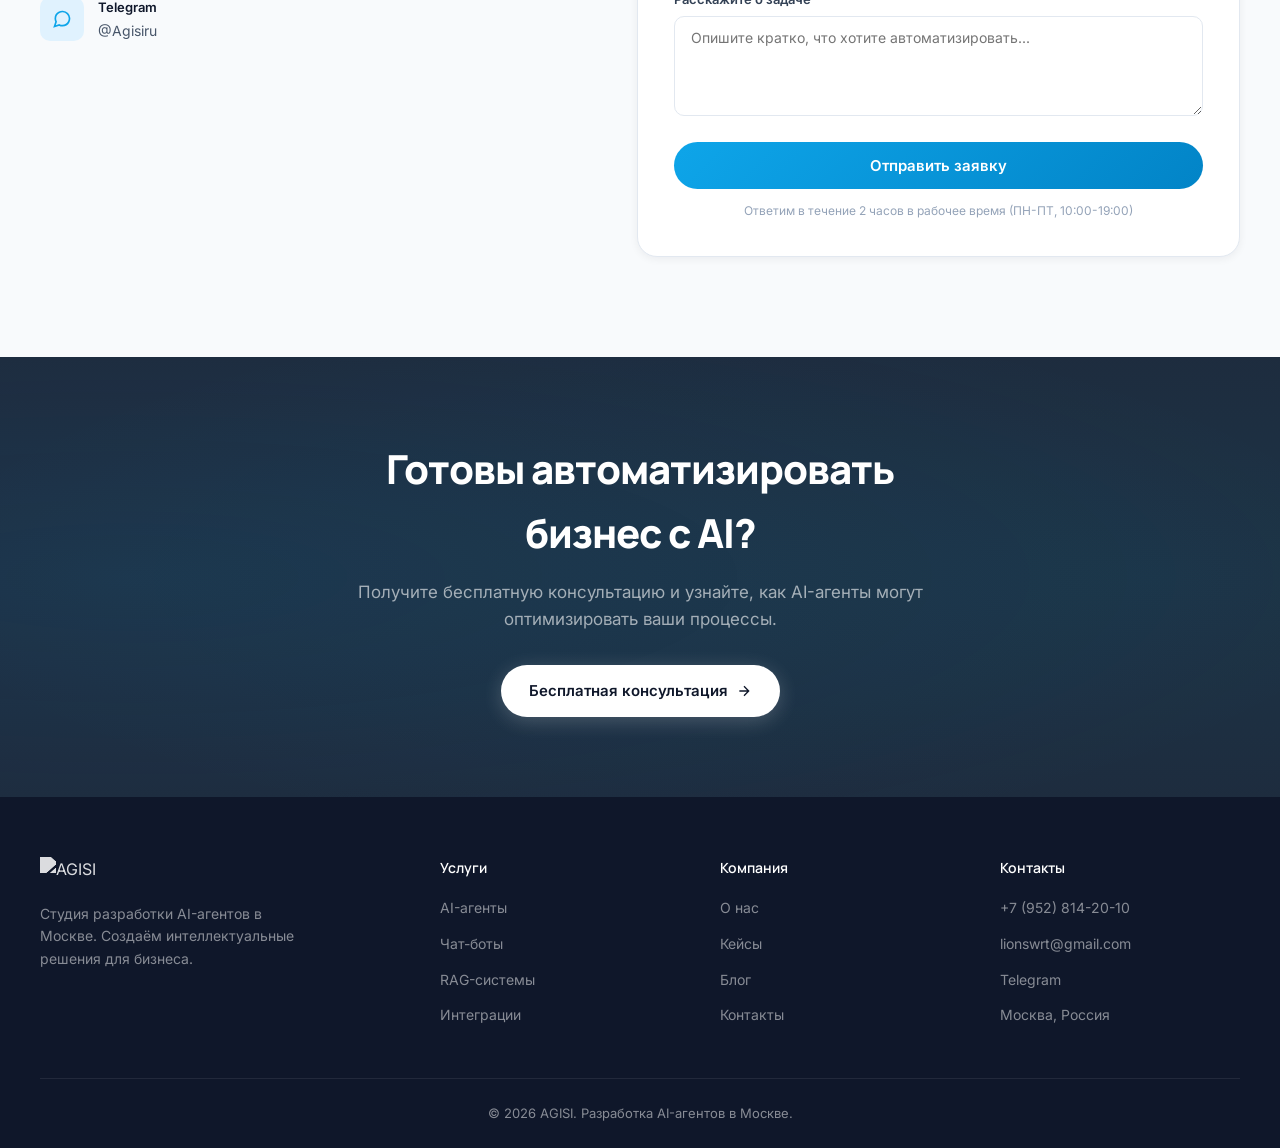
==== commit 2d9a418c: "feat: add background parallax grid lines and animated nodes" ====
--- a/public_html/index.html
+++ b/public_html/index.html
@@ -41,7 +41,7 @@
     <link href="https://fonts.googleapis.com/css2?family=Manrope:wght@400;500;600;700;800&family=Inter:wght@400;500;600;700&display=swap" rel="stylesheet">
 
     <!-- Styles -->
-    <link rel="stylesheet" href="styles.css?v=1.0.1">
+    <link rel="stylesheet" href="styles.css?v=1.1.0">
 
     <!-- Structured Data: Organization -->
     <script type="application/ld+json">
@@ -161,6 +161,26 @@
 <body>
     <noscript><div><img src="https://mc.yandex.ru/watch/110553087" style="position:absolute; left:-9999px;" alt="" /></div></noscript>
 
+    <!-- Background Parallax Grid Lines -->
+    <div class="bg-grid-lines">
+        <div class="bg-line">
+            <div class="bg-line-glow"></div>
+            <div class="parallax-node" data-speed="-0.12"></div>
+        </div>
+        <div class="bg-line">
+            <div class="bg-line-glow"></div>
+            <div class="parallax-node" data-speed="0.18"></div>
+        </div>
+        <div class="bg-line">
+            <div class="bg-line-glow"></div>
+            <div class="parallax-node" data-speed="-0.08"></div>
+        </div>
+        <div class="bg-line">
+            <div class="bg-line-glow"></div>
+            <div class="parallax-node" data-speed="0.15"></div>
+        </div>
+    </div>
+
     <!-- TOP BAR -->
     <div class="top-bar">
         <div class="top-bar-inner">
@@ -860,6 +880,6 @@
         </svg>
     </a>
 
-    <script src="script.js"></script>
+    <script src="script.js?v=1.1.0"></script>
 </body>
 </html>
--- a/public_html/styles.css
+++ b/public_html/styles.css
@@ -1824,4 +1824,73 @@
     transform: rotate(5deg) scale(1.08);
 }
 
-
+/* ===== BACKGROUND PARALLAX GRID LINES ===== */
+.bg-grid-lines {
+    position: fixed;
+    top: 0;
+    left: 0;
+    width: 100%;
+    height: 100%;
+    z-index: 0;
+    pointer-events: none;
+    display: flex;
+    justify-content: space-between;
+    padding: 0 10%;
+}
+
+.bg-line {
+    position: relative;
+    width: 1px;
+    height: 100%;
+    background: linear-gradient(to bottom, 
+        rgba(15, 23, 42, 0.02) 0%, 
+        rgba(15, 23, 42, 0.05) 50%, 
+        rgba(15, 23, 42, 0.02) 100%
+    );
+}
+
+.bg-line-glow {
+    position: absolute;
+    top: -200px;
+    left: -1px;
+    width: 3px;
+    height: 180px;
+    background: linear-gradient(to bottom, 
+        transparent 0%, 
+        var(--primary) 50%, 
+        transparent 100%
+    );
+    opacity: 0.4;
+    animation: move-glow 15s infinite linear;
+}
+
+.bg-line:nth-child(1) .bg-line-glow { animation-duration: 22s; animation-delay: -2s; }
+.bg-line:nth-child(2) .bg-line-glow { animation-duration: 28s; animation-delay: -7s; }
+.bg-line:nth-child(3) .bg-line-glow { animation-duration: 20s; animation-delay: -12s; }
+.bg-line:nth-child(4) .bg-line-glow { animation-duration: 25s; animation-delay: -4s; }
+
+@keyframes move-glow {
+    0% { top: -200px; }
+    100% { top: 100%; }
+}
+
+.parallax-node {
+    position: absolute;
+    left: -6px;
+    width: 13px;
+    height: 13px;
+    border-radius: 50%;
+    background: var(--white);
+    border: 2.5px solid var(--primary);
+    box-shadow: 0 0 8px rgba(14, 165, 233, 0.4);
+    opacity: 0.6;
+    will-change: transform;
+}
+
+.bg-line:nth-child(1) .parallax-node { top: 25%; }
+.bg-line:nth-child(2) .parallax-node { top: 65%; }
+.bg-line:nth-child(3) .parallax-node { top: 40%; }
+.bg-line:nth-child(4) .parallax-node { top: 80%; }
+
+
+
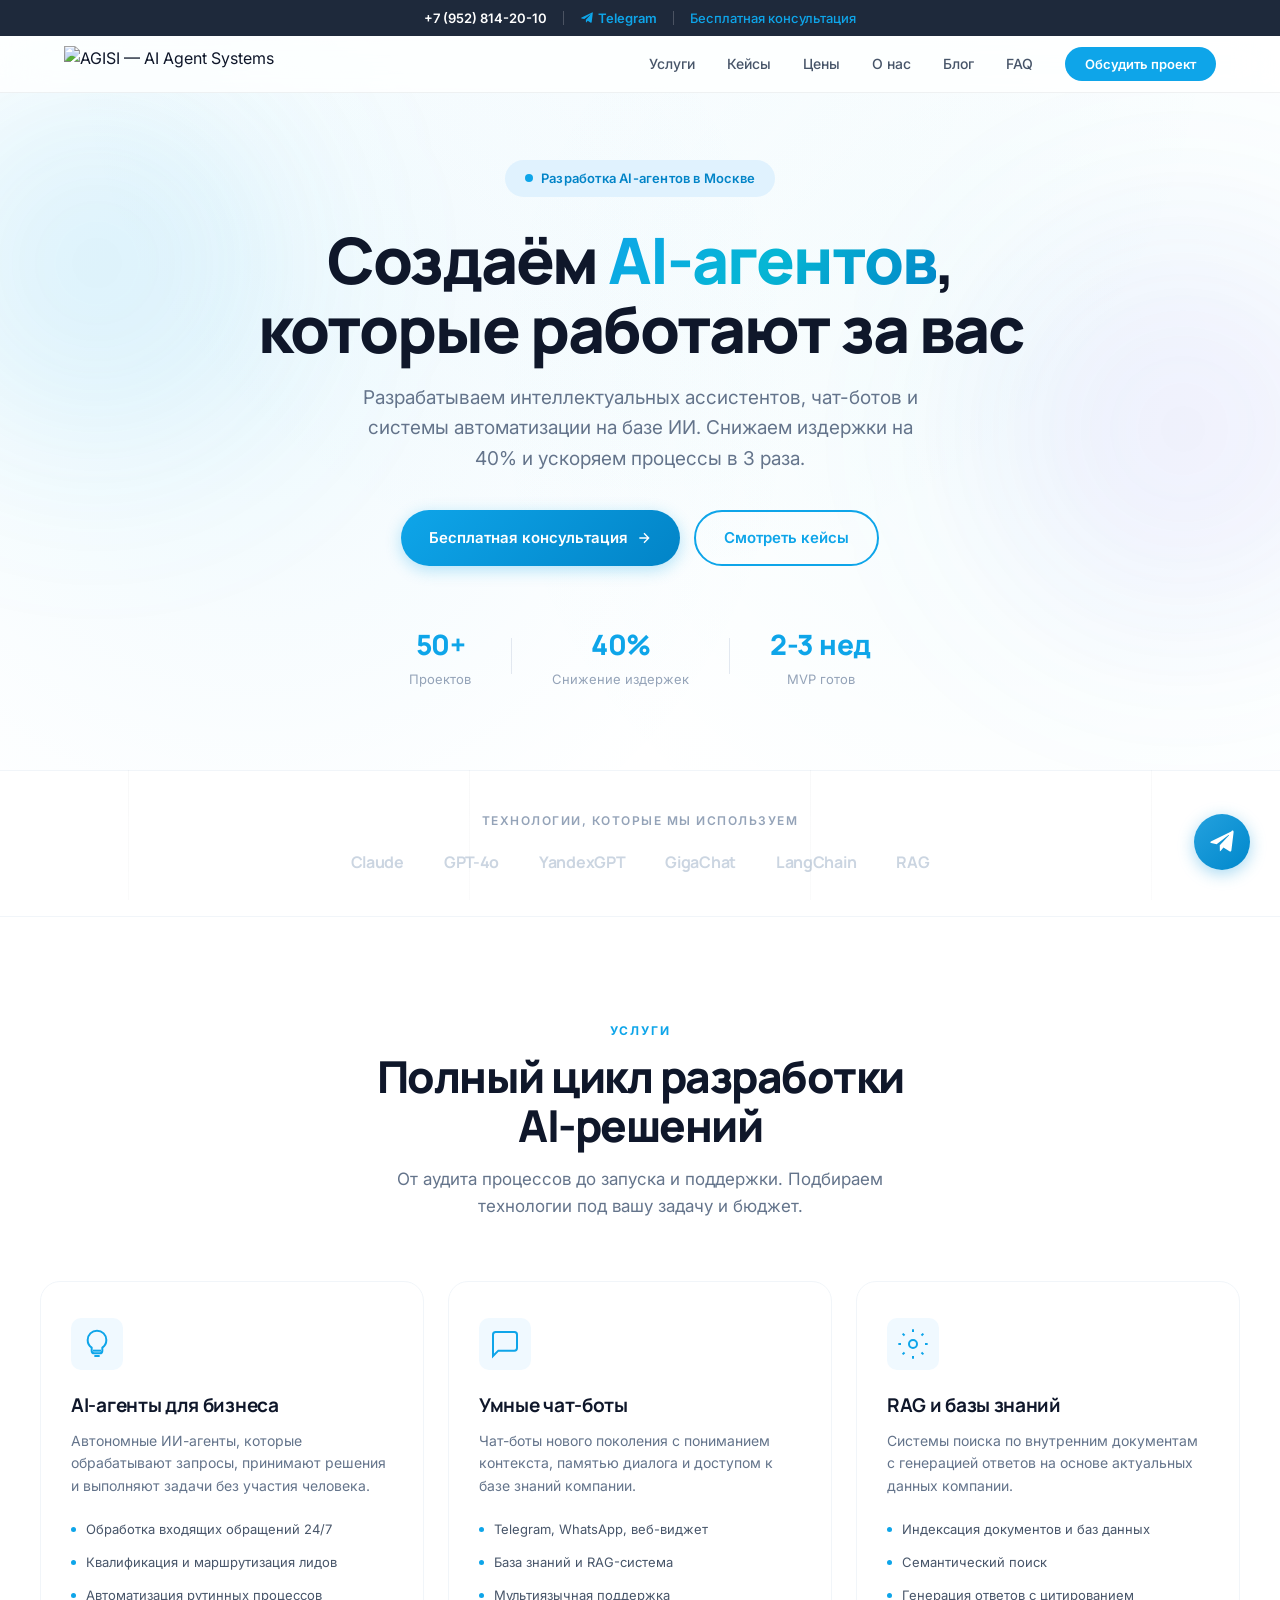
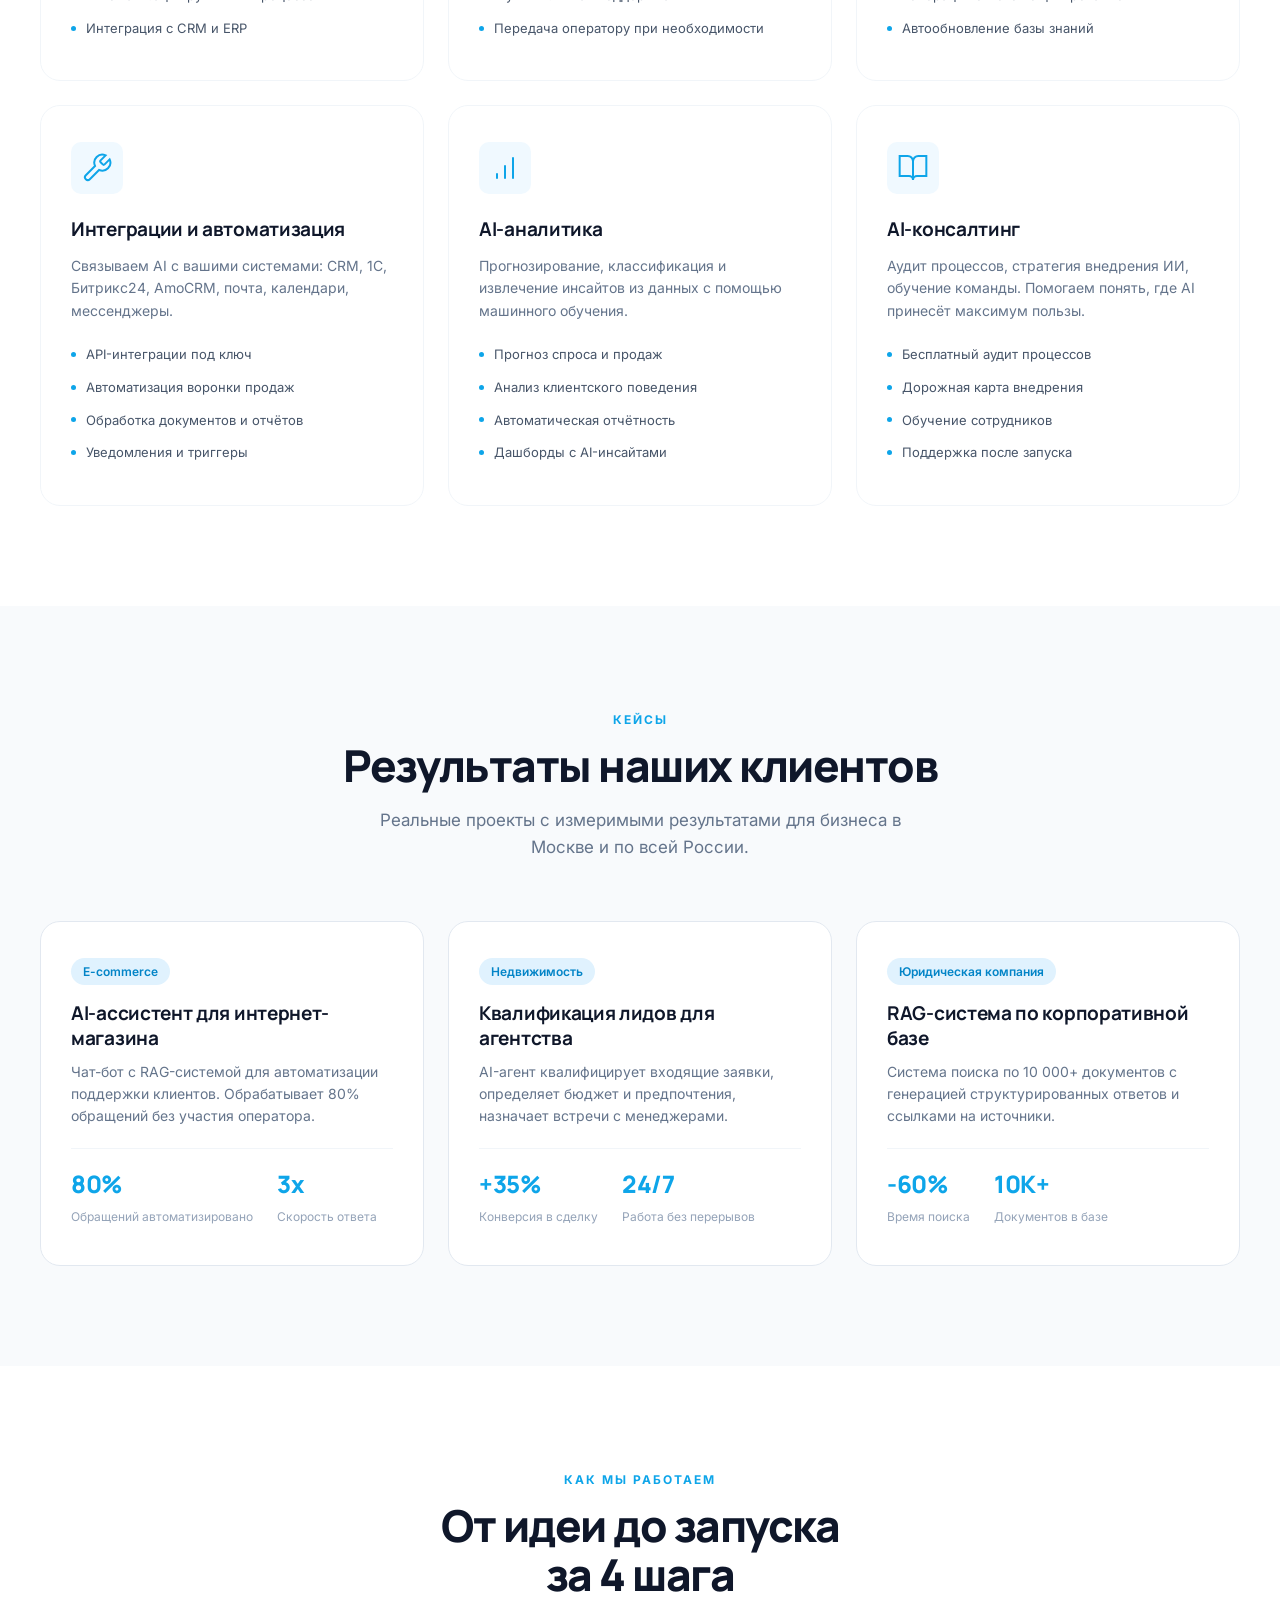
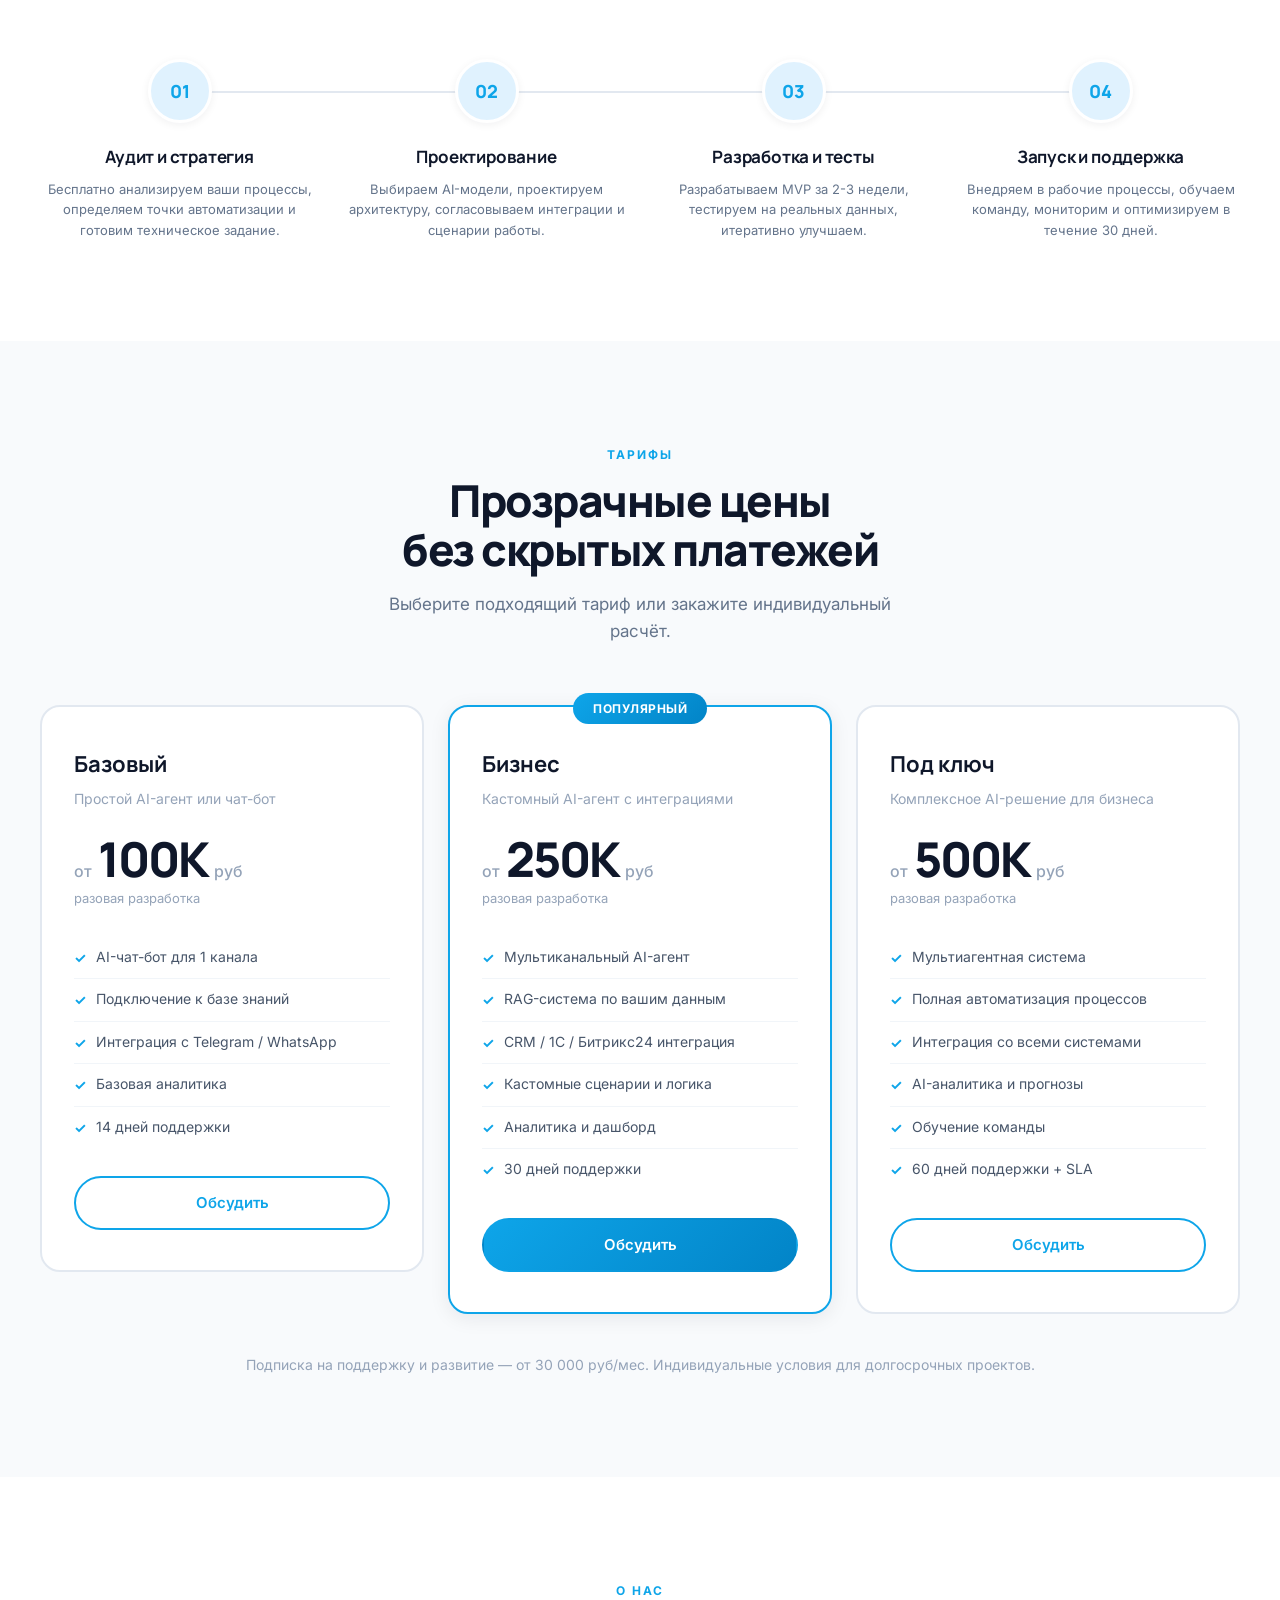
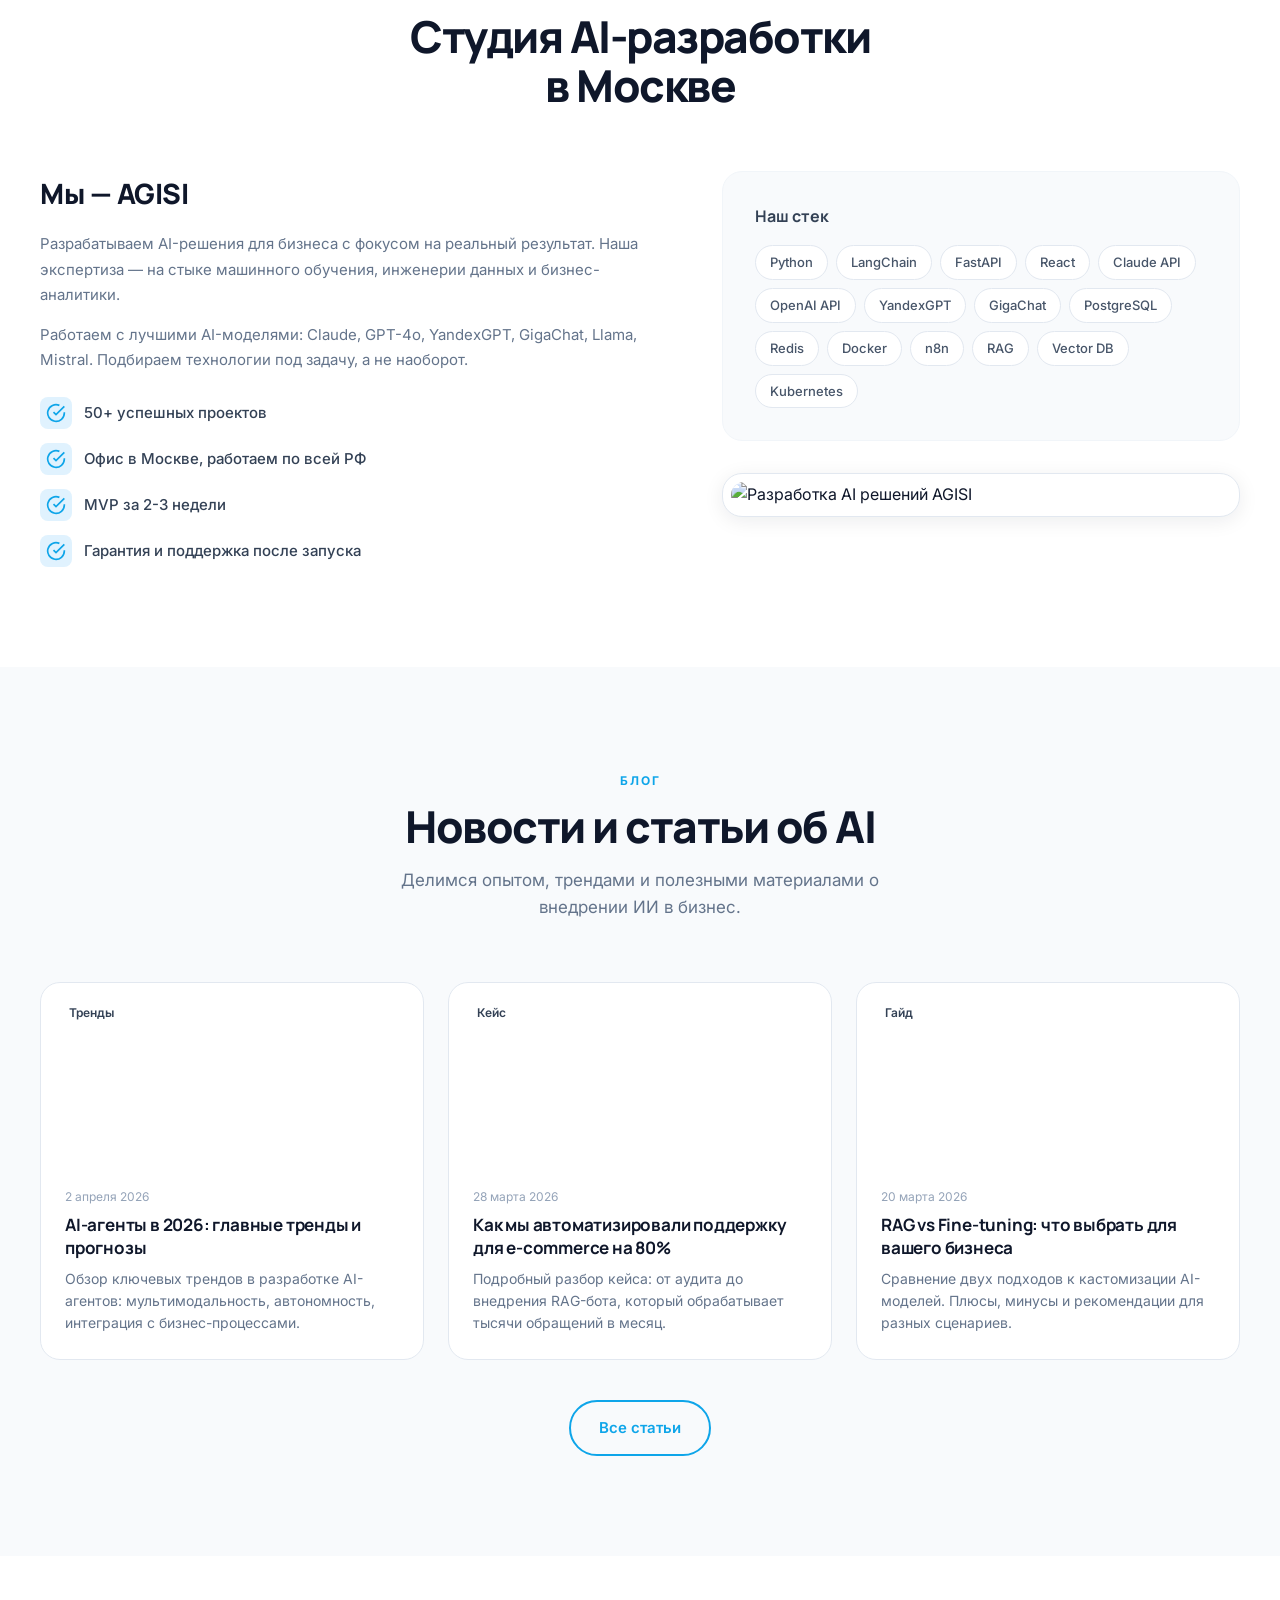
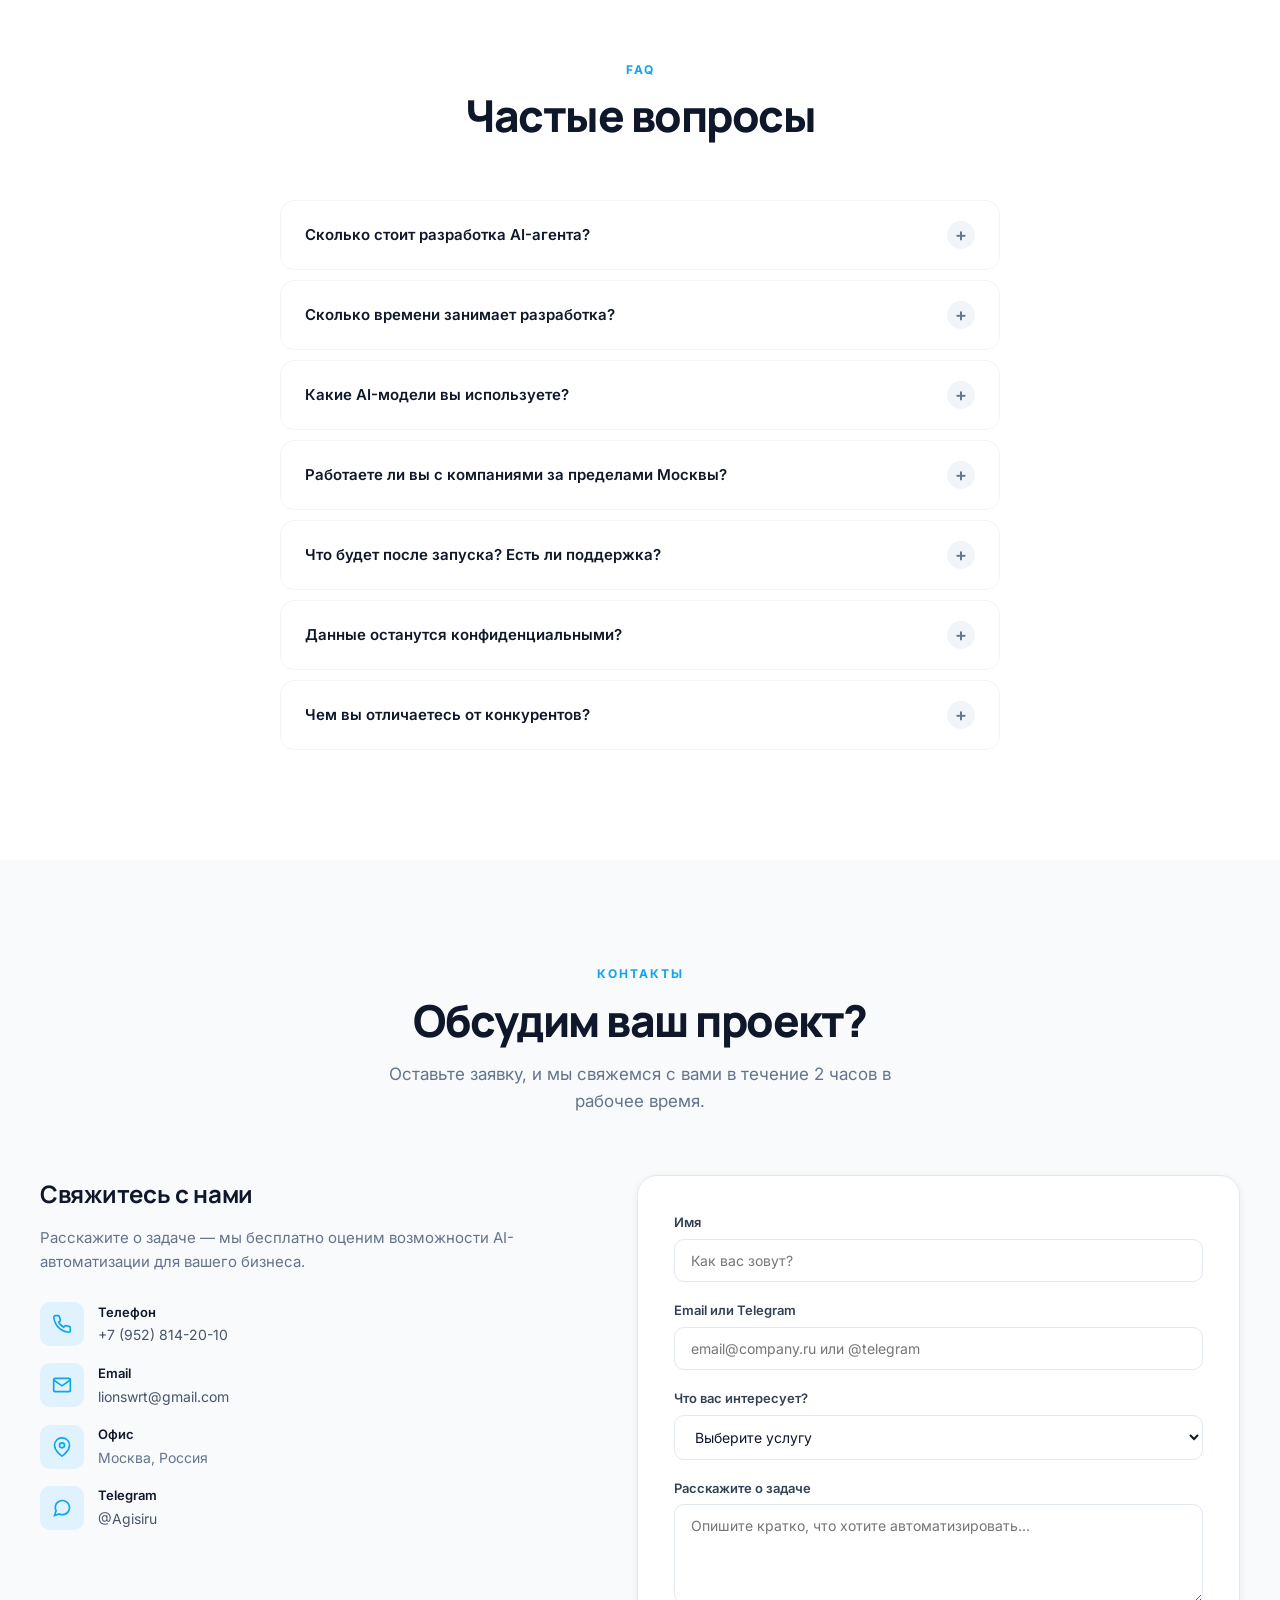
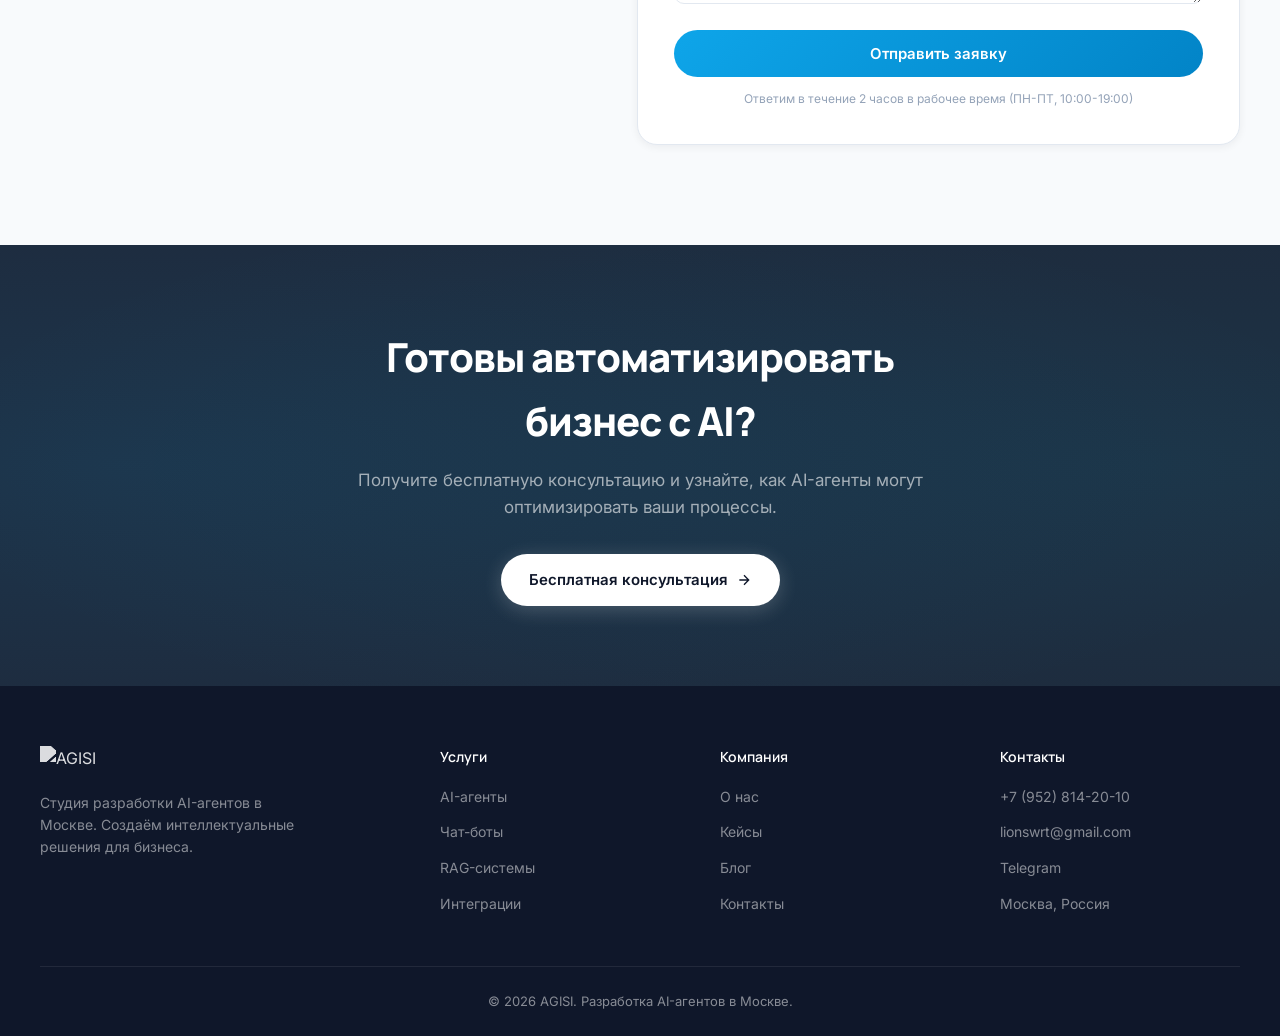
==== commit 041ab3c0: "feat: remove hero image from home page" ====
--- a/public_html/index.html
+++ b/public_html/index.html
@@ -251,11 +251,7 @@
                 <a href="#cases" class="btn btn-secondary">Смотреть кейсы</a>
             </div>
 
-            <!-- HERO IMAGE VISUAL -->
-            <div class="hero-image-wrapper fade-in">
-                <div class="hero-image-glow"></div>
-                <img src="/images/hero_visual.png" alt="Интерфейс AI-агентов AGISI" class="hero-image-img">
-            </div>
+
 
             <div class="hero-stats fade-in">
                 <div class="hero-stat">
